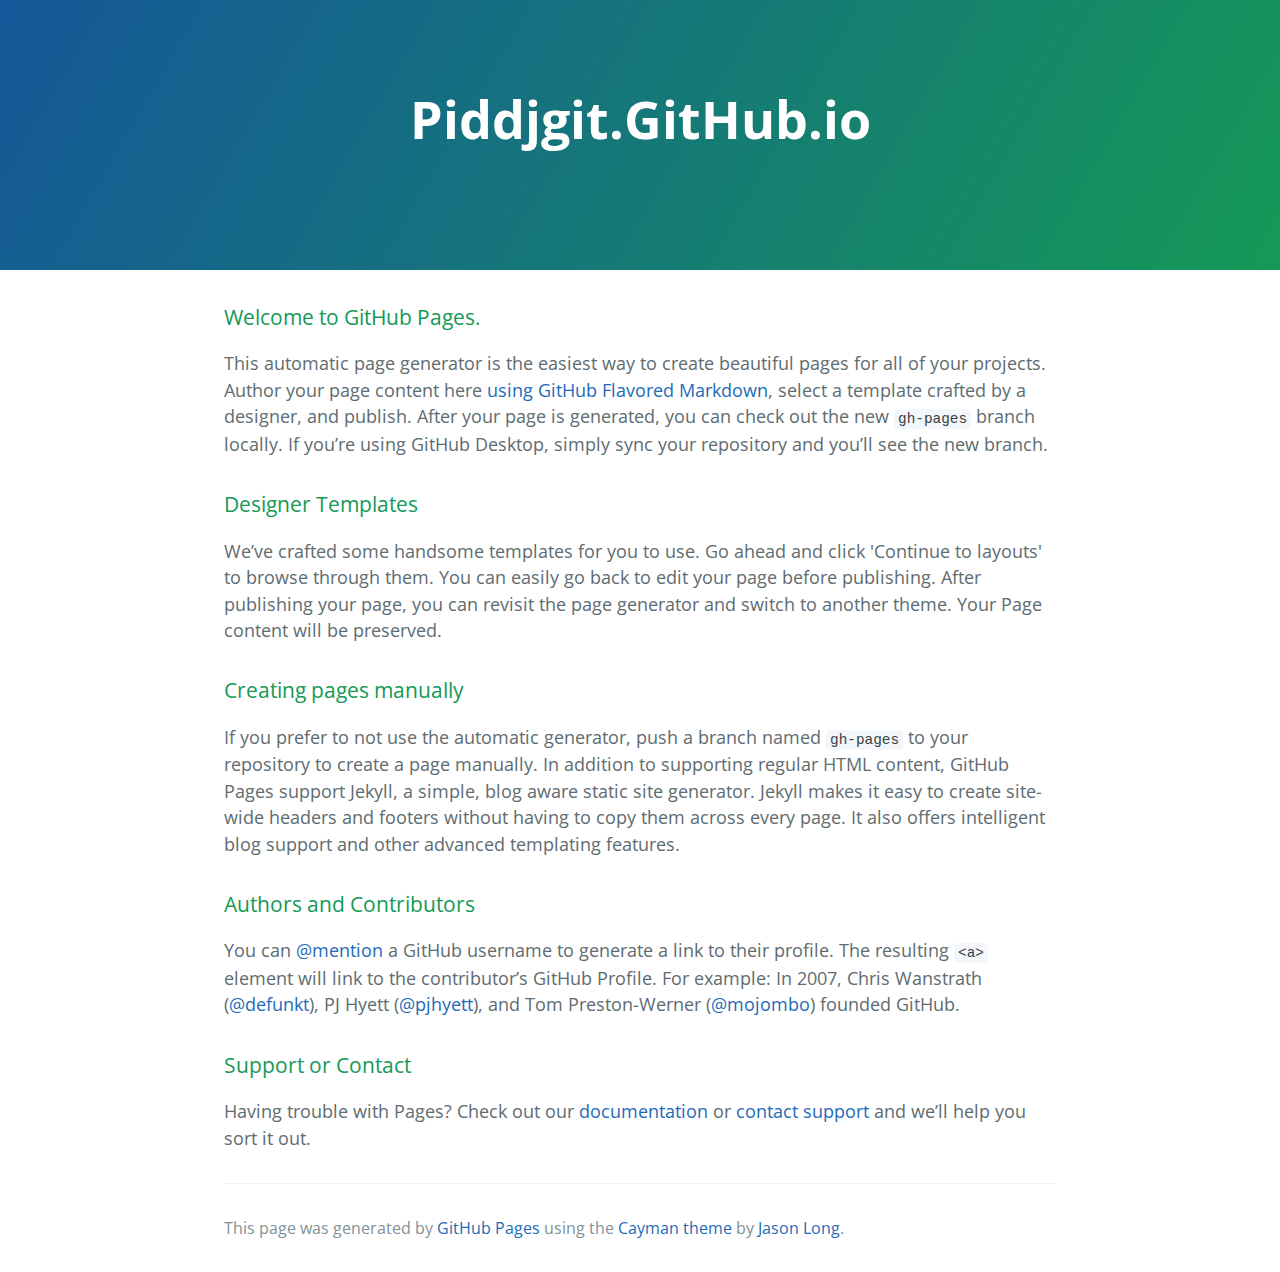
==== index.html @ 6b8f205f "Replace master branch with page content via GitHub" ====
<!DOCTYPE html>
<html lang="en-us">
  <head>
    <meta charset="UTF-8">
    <title>Piddjgit.GitHub.io by piddjgit</title>
    <meta name="viewport" content="width=device-width, initial-scale=1">
    <link rel="stylesheet" type="text/css" href="stylesheets/normalize.css" media="screen">
    <link href='https://fonts.googleapis.com/css?family=Open+Sans:400,700' rel='stylesheet' type='text/css'>
    <link rel="stylesheet" type="text/css" href="stylesheets/stylesheet.css" media="screen">
    <link rel="stylesheet" type="text/css" href="stylesheets/github-light.css" media="screen">
  </head>
  <body>
    <section class="page-header">
      <h1 class="project-name">Piddjgit.GitHub.io</h1>
      <h2 class="project-tagline"></h2>
    </section>

    <section class="main-content">
      <h3>
<a id="welcome-to-github-pages" class="anchor" href="#welcome-to-github-pages" aria-hidden="true"><span aria-hidden="true" class="octicon octicon-link"></span></a>Welcome to GitHub Pages.</h3>

<p>This automatic page generator is the easiest way to create beautiful pages for all of your projects. Author your page content here <a href="https://guides.github.com/features/mastering-markdown/">using GitHub Flavored Markdown</a>, select a template crafted by a designer, and publish. After your page is generated, you can check out the new <code>gh-pages</code> branch locally. If you’re using GitHub Desktop, simply sync your repository and you’ll see the new branch.</p>

<h3>
<a id="designer-templates" class="anchor" href="#designer-templates" aria-hidden="true"><span aria-hidden="true" class="octicon octicon-link"></span></a>Designer Templates</h3>

<p>We’ve crafted some handsome templates for you to use. Go ahead and click 'Continue to layouts' to browse through them. You can easily go back to edit your page before publishing. After publishing your page, you can revisit the page generator and switch to another theme. Your Page content will be preserved.</p>

<h3>
<a id="creating-pages-manually" class="anchor" href="#creating-pages-manually" aria-hidden="true"><span aria-hidden="true" class="octicon octicon-link"></span></a>Creating pages manually</h3>

<p>If you prefer to not use the automatic generator, push a branch named <code>gh-pages</code> to your repository to create a page manually. In addition to supporting regular HTML content, GitHub Pages support Jekyll, a simple, blog aware static site generator. Jekyll makes it easy to create site-wide headers and footers without having to copy them across every page. It also offers intelligent blog support and other advanced templating features.</p>

<h3>
<a id="authors-and-contributors" class="anchor" href="#authors-and-contributors" aria-hidden="true"><span aria-hidden="true" class="octicon octicon-link"></span></a>Authors and Contributors</h3>

<p>You can <a href="https://help.github.com/articles/basic-writing-and-formatting-syntax/#mentioning-users-and-teams" class="user-mention">@mention</a> a GitHub username to generate a link to their profile. The resulting <code>&lt;a&gt;</code> element will link to the contributor’s GitHub Profile. For example: In 2007, Chris Wanstrath (<a href="https://github.com/defunkt" class="user-mention">@defunkt</a>), PJ Hyett (<a href="https://github.com/pjhyett" class="user-mention">@pjhyett</a>), and Tom Preston-Werner (<a href="https://github.com/mojombo" class="user-mention">@mojombo</a>) founded GitHub.</p>

<h3>
<a id="support-or-contact" class="anchor" href="#support-or-contact" aria-hidden="true"><span aria-hidden="true" class="octicon octicon-link"></span></a>Support or Contact</h3>

<p>Having trouble with Pages? Check out our <a href="https://help.github.com/pages">documentation</a> or <a href="https://github.com/contact">contact support</a> and we’ll help you sort it out.</p>

      <footer class="site-footer">

        <span class="site-footer-credits">This page was generated by <a href="https://pages.github.com">GitHub Pages</a> using the <a href="https://github.com/jasonlong/cayman-theme">Cayman theme</a> by <a href="https://twitter.com/jasonlong">Jason Long</a>.</span>
      </footer>

    </section>

  
  </body>
</html>
---- stylesheets/stylesheet.css ----
* {
  box-sizing: border-box; }

body {
  padding: 0;
  margin: 0;
  font-family: "Open Sans", "Helvetica Neue", Helvetica, Arial, sans-serif;
  font-size: 16px;
  line-height: 1.5;
  color: #606c71; }

a {
  color: #1e6bb8;
  text-decoration: none; }
  a:hover {
    text-decoration: underline; }

.btn {
  display: inline-block;
  margin-bottom: 1rem;
  color: rgba(255, 255, 255, 0.7);
  background-color: rgba(255, 255, 255, 0.08);
  border-color: rgba(255, 255, 255, 0.2);
  border-style: solid;
  border-width: 1px;
  border-radius: 0.3rem;
  transition: color 0.2s, background-color 0.2s, border-color 0.2s; }
  .btn + .btn {
    margin-left: 1rem; }

.btn:hover {
  color: rgba(255, 255, 255, 0.8);
  text-decoration: none;
  background-color: rgba(255, 255, 255, 0.2);
  border-color: rgba(255, 255, 255, 0.3); }

@media screen and (min-width: 64em) {
  .btn {
    padding: 0.75rem 1rem; } }

@media screen and (min-width: 42em) and (max-width: 64em) {
  .btn {
    padding: 0.6rem 0.9rem;
    font-size: 0.9rem; } }

@media screen and (max-width: 42em) {
  .btn {
    display: block;
    width: 100%;
    padding: 0.75rem;
    font-size: 0.9rem; }
    .btn + .btn {
      margin-top: 1rem;
      margin-left: 0; } }

.page-header {
  color: #fff;
  text-align: center;
  background-color: #159957;
  background-image: linear-gradient(120deg, #155799, #159957); }

@media screen and (min-width: 64em) {
  .page-header {
    padding: 5rem 6rem; } }

@media screen and (min-width: 42em) and (max-width: 64em) {
  .page-header {
    padding: 3rem 4rem; } }

@media screen and (max-width: 42em) {
  .page-header {
    padding: 2rem 1rem; } }

.project-name {
  margin-top: 0;
  margin-bottom: 0.1rem; }

@media screen and (min-width: 64em) {
  .project-name {
    font-size: 3.25rem; } }

@media screen and (min-width: 42em) and (max-width: 64em) {
  .project-name {
    font-size: 2.25rem; } }

@media screen and (max-width: 42em) {
  .project-name {
    font-size: 1.75rem; } }

.project-tagline {
  margin-bottom: 2rem;
  font-weight: normal;
  opacity: 0.7; }

@media screen and (min-width: 64em) {
  .project-tagline {
    font-size: 1.25rem; } }

@media screen and (min-width: 42em) and (max-width: 64em) {
  .project-tagline {
    font-size: 1.15rem; } }

@media screen and (max-width: 42em) {
  .project-tagline {
    font-size: 1rem; } }

.main-content :first-child {
  margin-top: 0; }
.main-content img {
  max-width: 100%; }
.main-content h1, .main-content h2, .main-content h3, .main-content h4, .main-content h5, .main-content h6 {
  margin-top: 2rem;
  margin-bottom: 1rem;
  font-weight: normal;
  color: #159957; }
.main-content p {
  margin-bottom: 1em; }
.main-content code {
  padding: 2px 4px;
  font-family: Consolas, "Liberation Mono", Menlo, Courier, monospace;
  font-size: 0.9rem;
  color: #383e41;
  background-color: #f3f6fa;
  border-radius: 0.3rem; }
.main-content pre {
  padding: 0.8rem;
  margin-top: 0;
  margin-bottom: 1rem;
  font: 1rem Consolas, "Liberation Mono", Menlo, Courier, monospace;
  color: #567482;
  word-wrap: normal;
  background-color: #f3f6fa;
  border: solid 1px #dce6f0;
  border-radius: 0.3rem; }
  .main-content pre > code {
    padding: 0;
    margin: 0;
    font-size: 0.9rem;
    color: #567482;
    word-break: normal;
    white-space: pre;
    background: transparent;
    border: 0; }
.main-content .highlight {
  margin-bottom: 1rem; }
  .main-content .highlight pre {
    margin-bottom: 0;
    word-break: normal; }
.main-content .highlight pre, .main-content pre {
  padding: 0.8rem;
  overflow: auto;
  font-size: 0.9rem;
  line-height: 1.45;
  border-radius: 0.3rem; }
.main-content pre code, .main-content pre tt {
  display: inline;
  max-width: initial;
  padding: 0;
  margin: 0;
  overflow: initial;
  line-height: inherit;
  word-wrap: normal;
  background-color: transparent;
  border: 0; }
  .main-content pre code:before, .main-content pre code:after, .main-content pre tt:before, .main-content pre tt:after {
    content: normal; }
.main-content ul, .main-content ol {
  margin-top: 0; }
.main-content blockquote {
  padding: 0 1rem;
  margin-left: 0;
  color: #819198;
  border-left: 0.3rem solid #dce6f0; }
  .main-content blockquote > :first-child {
    margin-top: 0; }
  .main-content blockquote > :last-child {
    margin-bottom: 0; }
.main-content table {
  display: block;
  width: 100%;
  overflow: auto;
  word-break: normal;
  word-break: keep-all; }
  .main-content table th {
    font-weight: bold; }
  .main-content table th, .main-content table td {
    padding: 0.5rem 1rem;
    border: 1px solid #e9ebec; }
.main-content dl {
  padding: 0; }
  .main-content dl dt {
    padding: 0;
    margin-top: 1rem;
    font-size: 1rem;
    font-weight: bold; }
  .main-content dl dd {
    padding: 0;
    margin-bottom: 1rem; }
.main-content hr {
  height: 2px;
  padding: 0;
  margin: 1rem 0;
  background-color: #eff0f1;
  border: 0; }

@media screen and (min-width: 64em) {
  .main-content {
    max-width: 64rem;
    padding: 2rem 6rem;
    margin: 0 auto;
    font-size: 1.1rem; } }

@media screen and (min-width: 42em) and (max-width: 64em) {
  .main-content {
    padding: 2rem 4rem;
    font-size: 1.1rem; } }

@media screen and (max-width: 42em) {
  .main-content {
    padding: 2rem 1rem;
    font-size: 1rem; } }

.site-footer {
  padding-top: 2rem;
  margin-top: 2rem;
  border-top: solid 1px #eff0f1; }

.site-footer-owner {
  display: block;
  font-weight: bold; }

.site-footer-credits {
  color: #819198; }

@media screen and (min-width: 64em) {
  .site-footer {
    font-size: 1rem; } }

@media screen and (min-width: 42em) and (max-width: 64em) {
  .site-footer {
    font-size: 1rem; } }

@media screen and (max-width: 42em) {
  .site-footer {
    font-size: 0.9rem; } }
---- stylesheets/github-light.css ----
/*
The MIT License (MIT)

Copyright (c) 2015 GitHub, Inc.

Permission is hereby granted, free of charge, to any person obtaining a copy
of this software and associated documentation files (the "Software"), to deal
in the Software without restriction, including without limitation the rights
to use, copy, modify, merge, publish, distribute, sublicense, and/or sell
copies of the Software, and to permit persons to whom the Software is
furnished to do so, subject to the following conditions:

The above copyright notice and this permission notice shall be included in all
copies or substantial portions of the Software.

THE SOFTWARE IS PROVIDED "AS IS", WITHOUT WARRANTY OF ANY KIND, EXPRESS OR
IMPLIED, INCLUDING BUT NOT LIMITED TO THE WARRANTIES OF MERCHANTABILITY,
FITNESS FOR A PARTICULAR PURPOSE AND NONINFRINGEMENT. IN NO EVENT SHALL THE
AUTHORS OR COPYRIGHT HOLDERS BE LIABLE FOR ANY CLAIM, DAMAGES OR OTHER
LIABILITY, WHETHER IN AN ACTION OF CONTRACT, TORT OR OTHERWISE, ARISING FROM,
OUT OF OR IN CONNECTION WITH THE SOFTWARE OR THE USE OR OTHER DEALINGS IN THE
SOFTWARE.

*/

.pl-c /* comment */ {
  color: #969896;
}

.pl-c1      /* constant, markup.raw, meta.diff.header, meta.module-reference, meta.property-name, support, support.constant, support.variable, variable.other.constant */,
.pl-s .pl-v /* string variable */ {
  color: #0086b3;
}

.pl-e  /* entity */,
.pl-en /* entity.name */ {
  color: #795da3;
}

.pl-s .pl-s1 /* string source */,
.pl-smi      /* storage.modifier.import, storage.modifier.package, storage.type.java, variable.other, variable.parameter.function */ {
  color: #333;
}

.pl-ent /* entity.name.tag */ {
  color: #63a35c;
}

.pl-k /* keyword, storage, storage.type */ {
  color: #a71d5d;
}

.pl-pds              /* punctuation.definition.string, string.regexp.character-class */,
.pl-s                /* string */,
.pl-s .pl-pse .pl-s1 /* string punctuation.section.embedded source */,
.pl-sr               /* string.regexp */,
.pl-sr .pl-cce       /* string.regexp constant.character.escape */,
.pl-sr .pl-sra       /* string.regexp string.regexp.arbitrary-repitition */,
.pl-sr .pl-sre       /* string.regexp source.ruby.embedded */ {
  color: #183691;
}

.pl-v /* variable */ {
  color: #ed6a43;
}

.pl-id /* invalid.deprecated */ {
  color: #b52a1d;
}

.pl-ii /* invalid.illegal */ {
  background-color: #b52a1d;
  color: #f8f8f8;
}

.pl-sr .pl-cce /* string.regexp constant.character.escape */ {
  color: #63a35c;
  font-weight: bold;
}

.pl-ml /* markup.list */ {
  color: #693a17;
}

.pl-mh        /* markup.heading */,
.pl-mh .pl-en /* markup.heading entity.name */,
.pl-ms        /* meta.separator */ {
  color: #1d3e81;
  font-weight: bold;
}

.pl-mq /* markup.quote */ {
  color: #008080;
}

.pl-mi /* markup.italic */ {
  color: #333;
  font-style: italic;
}

.pl-mb /* markup.bold */ {
  color: #333;
  font-weight: bold;
}

.pl-md /* markup.deleted, meta.diff.header.from-file */ {
  background-color: #ffecec;
  color: #bd2c00;
}

.pl-mi1 /* markup.inserted, meta.diff.header.to-file */ {
  background-color: #eaffea;
  color: #55a532;
}

.pl-mdr /* meta.diff.range */ {
  color: #795da3;
  font-weight: bold;
}

.pl-mo /* meta.output */ {
  color: #1d3e81;
}
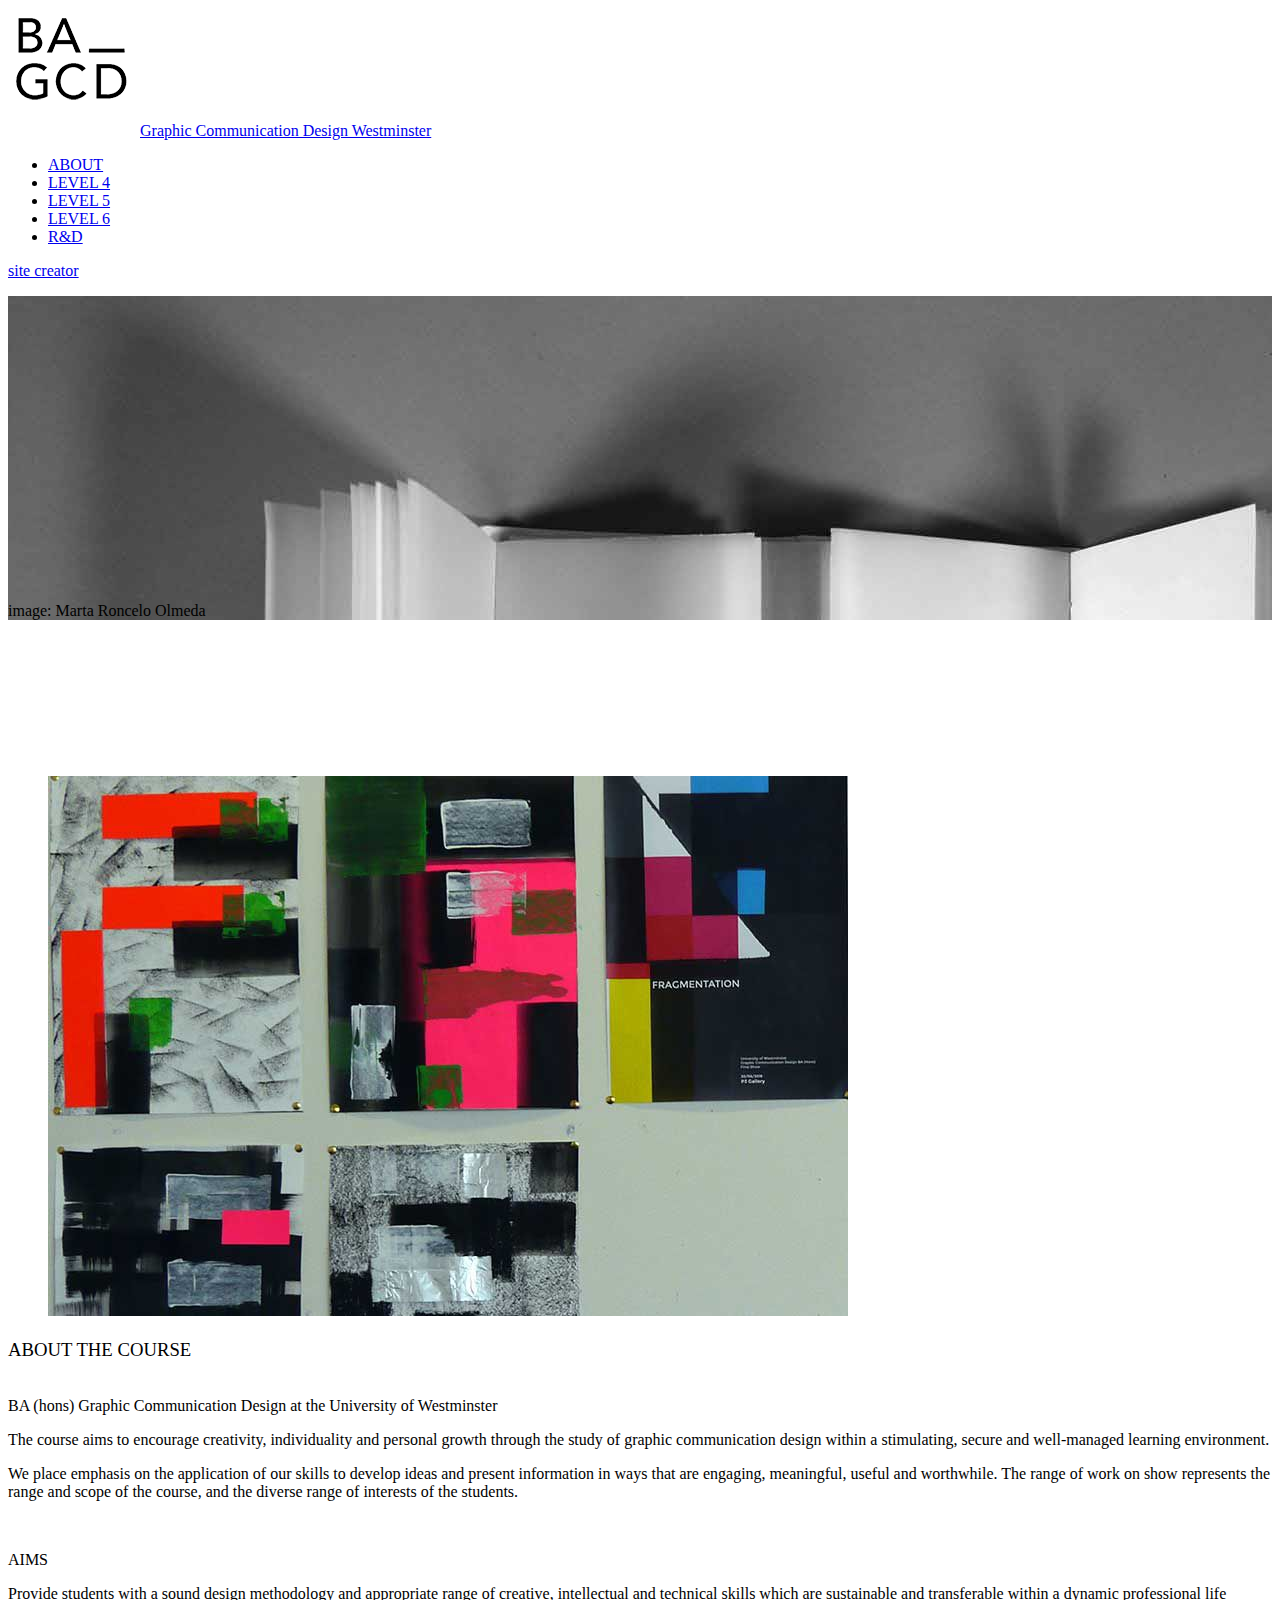
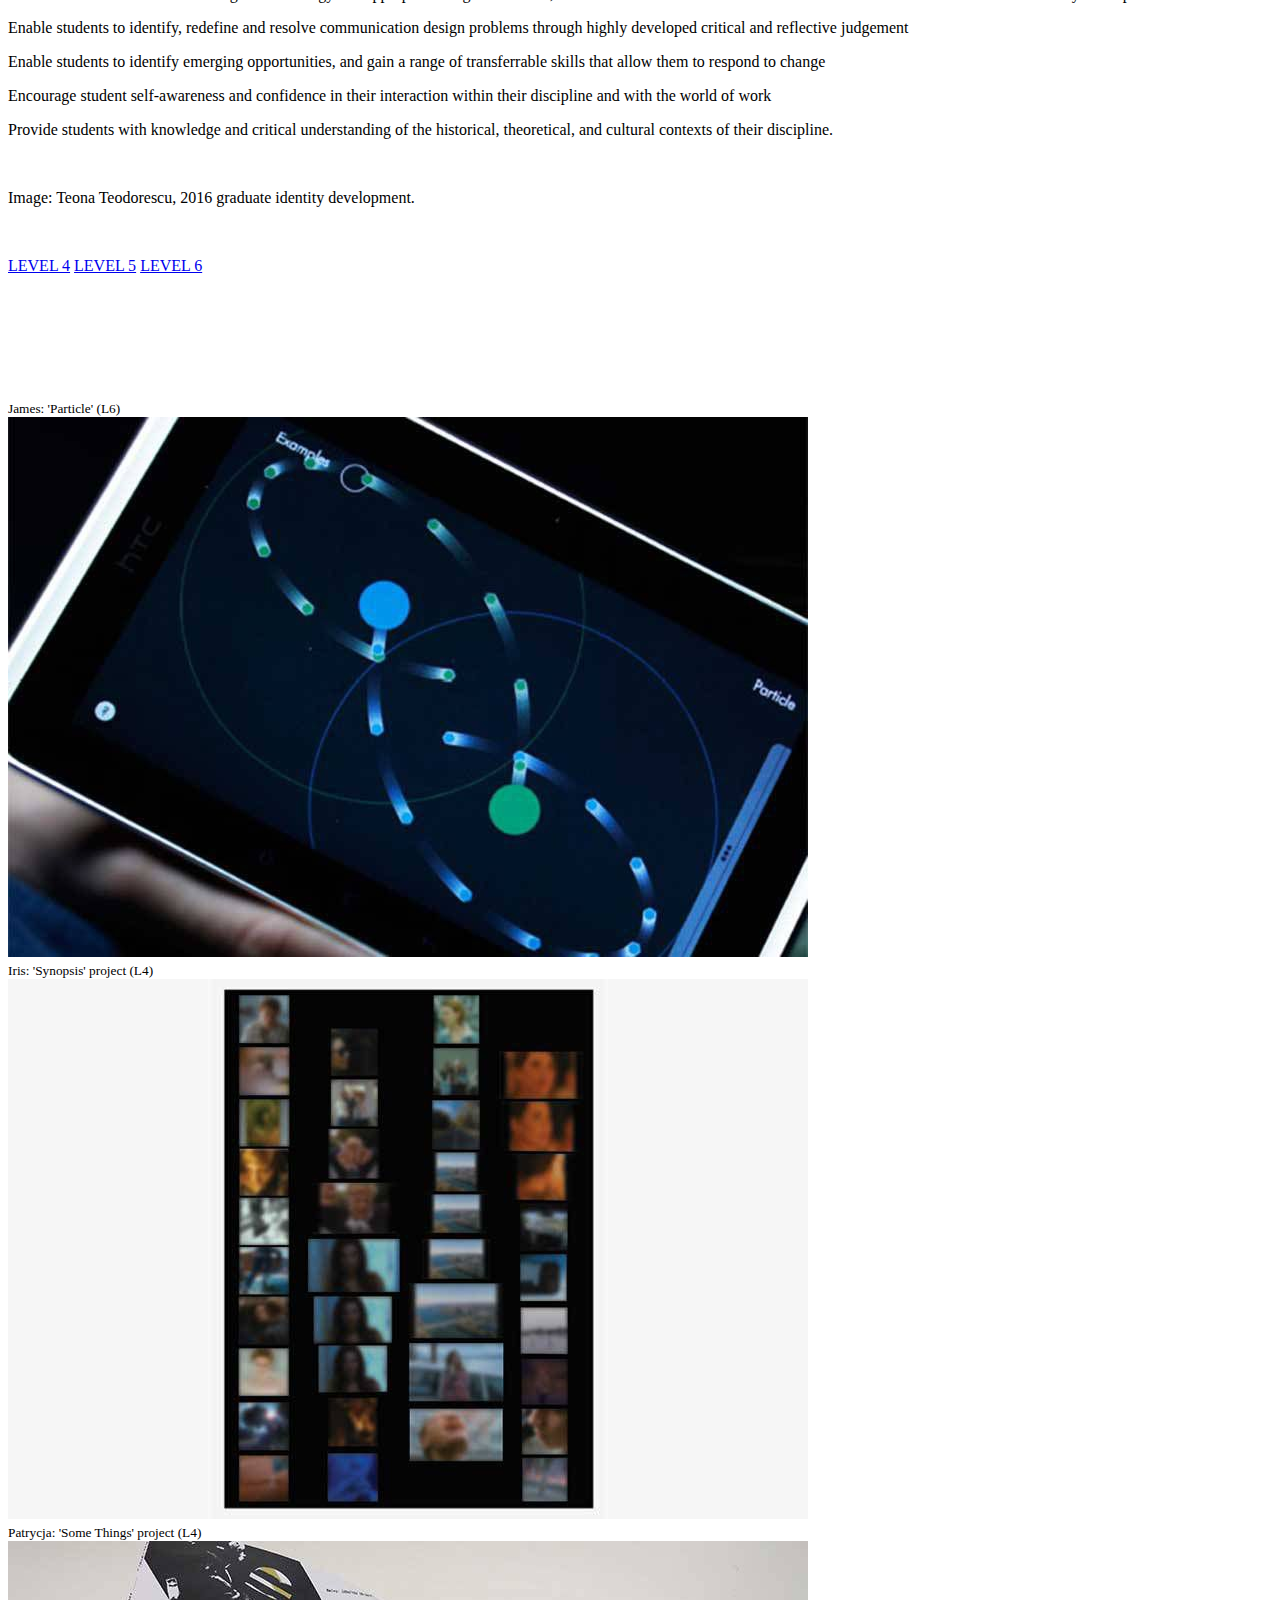
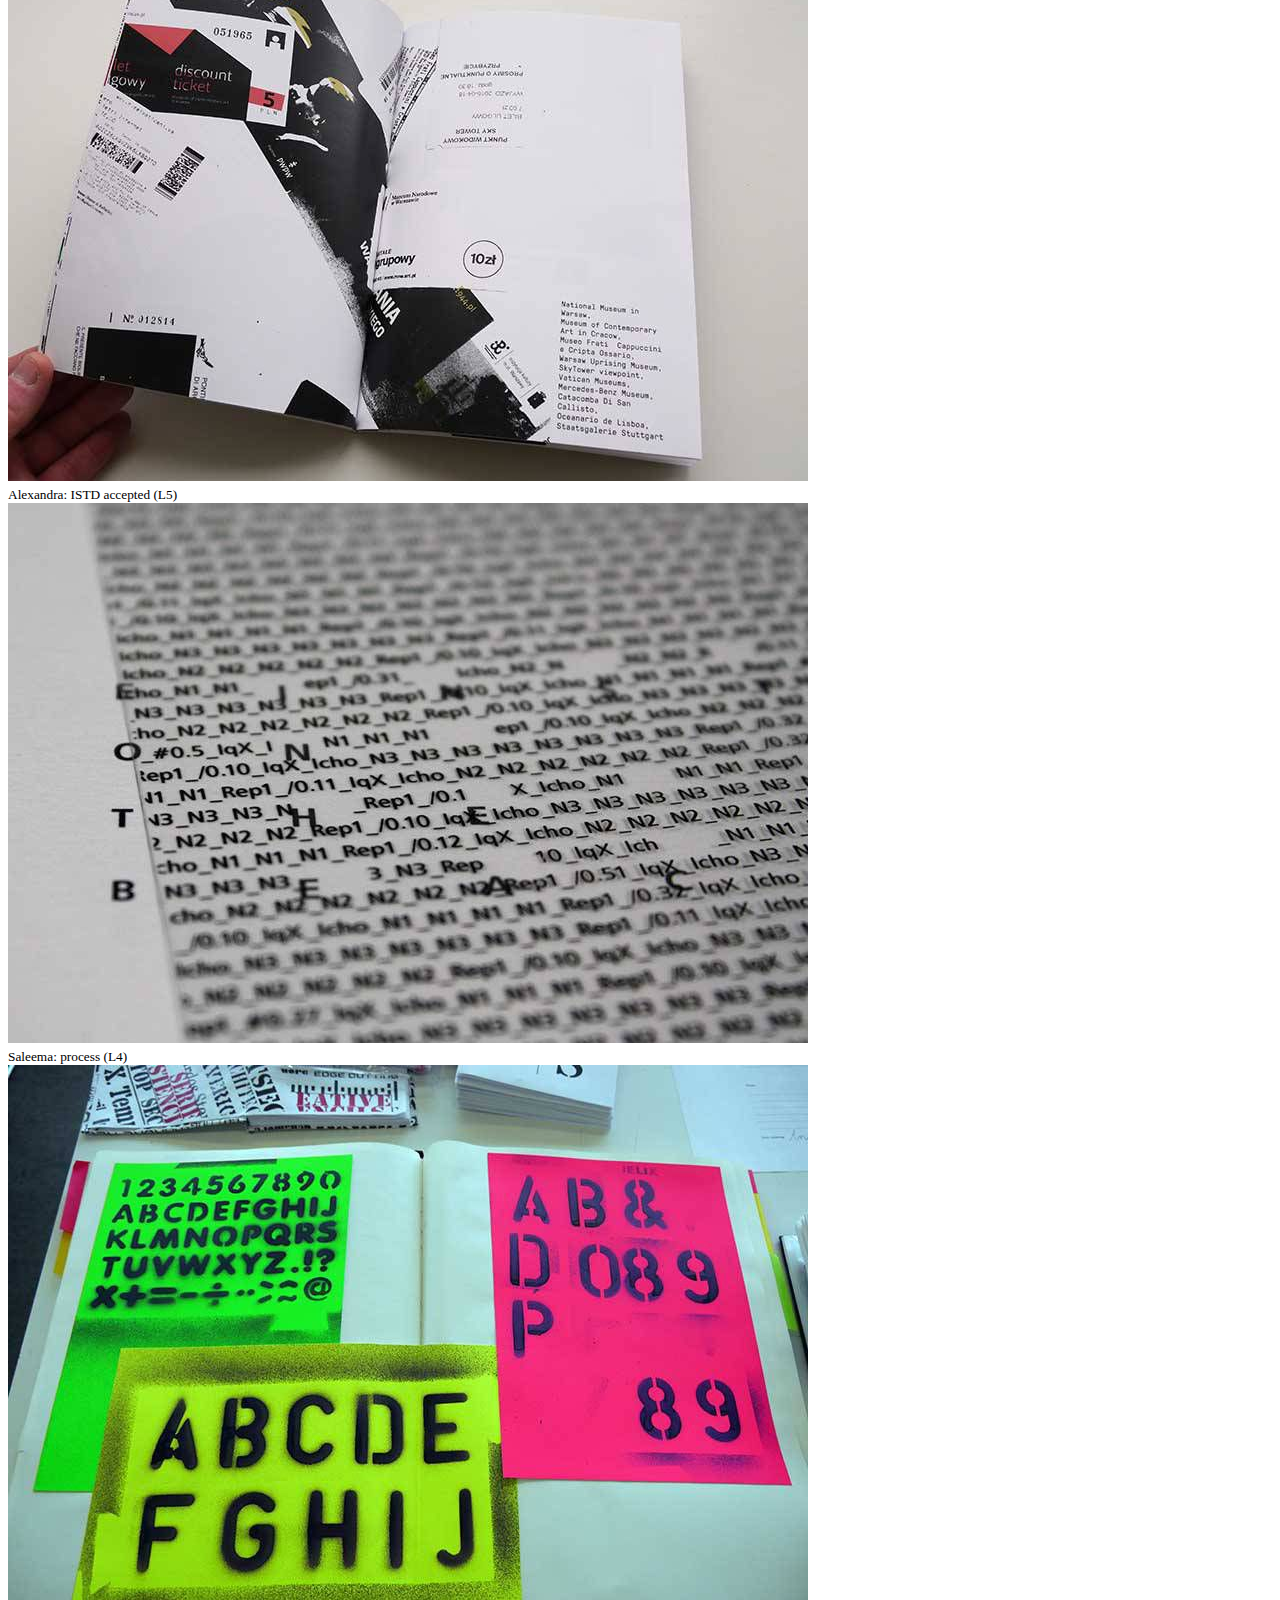
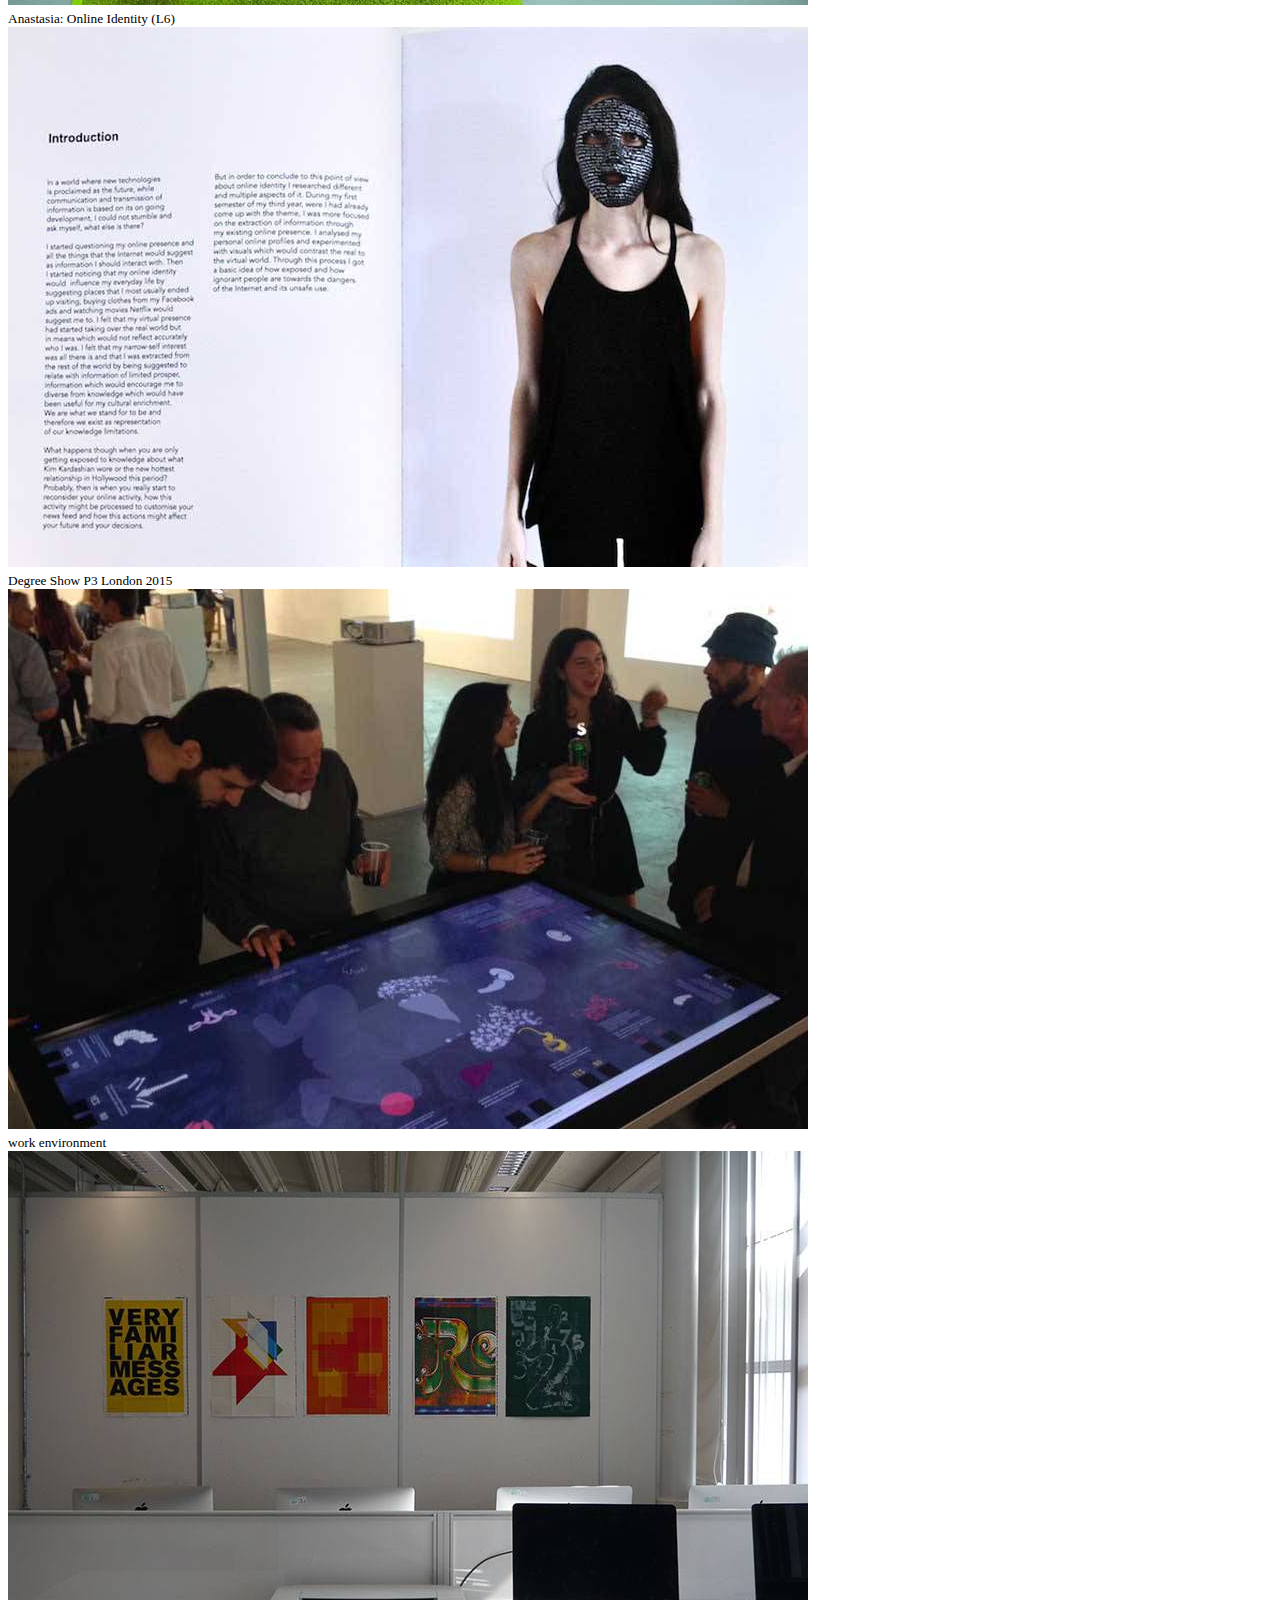
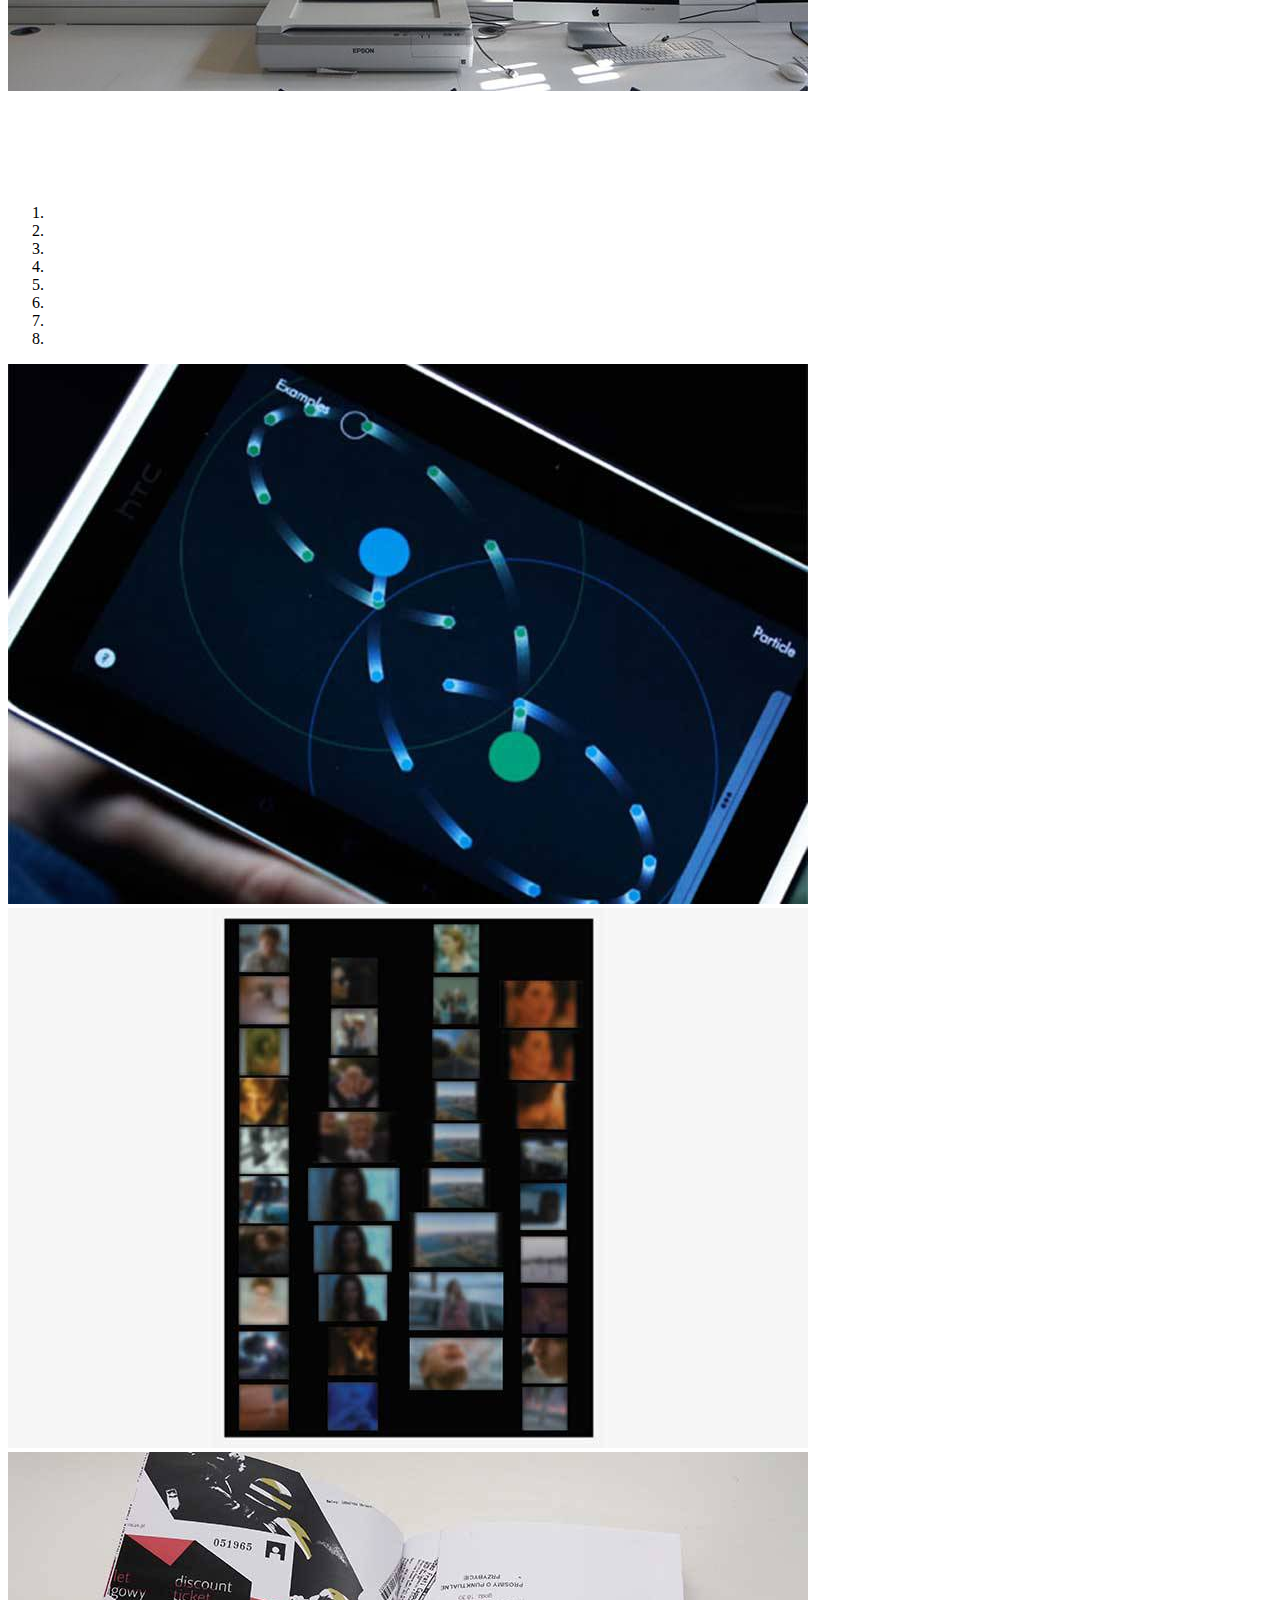
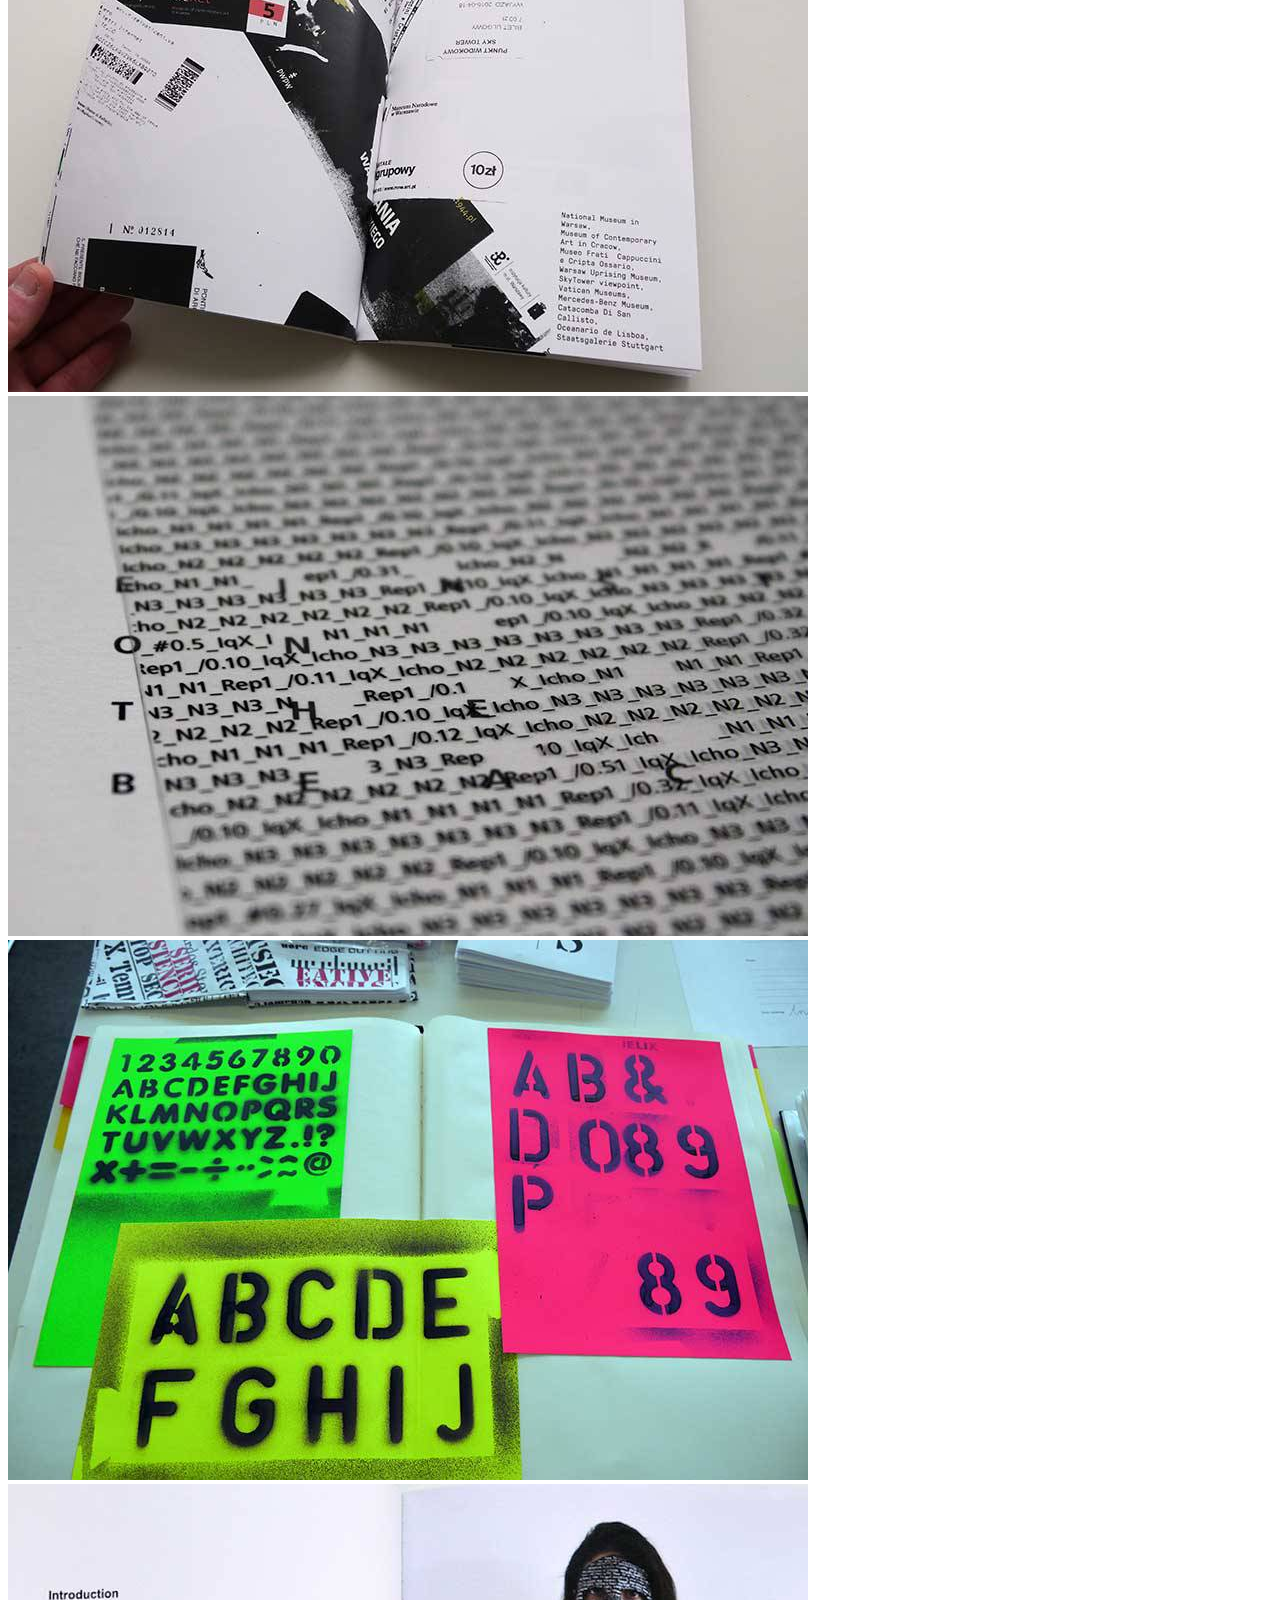
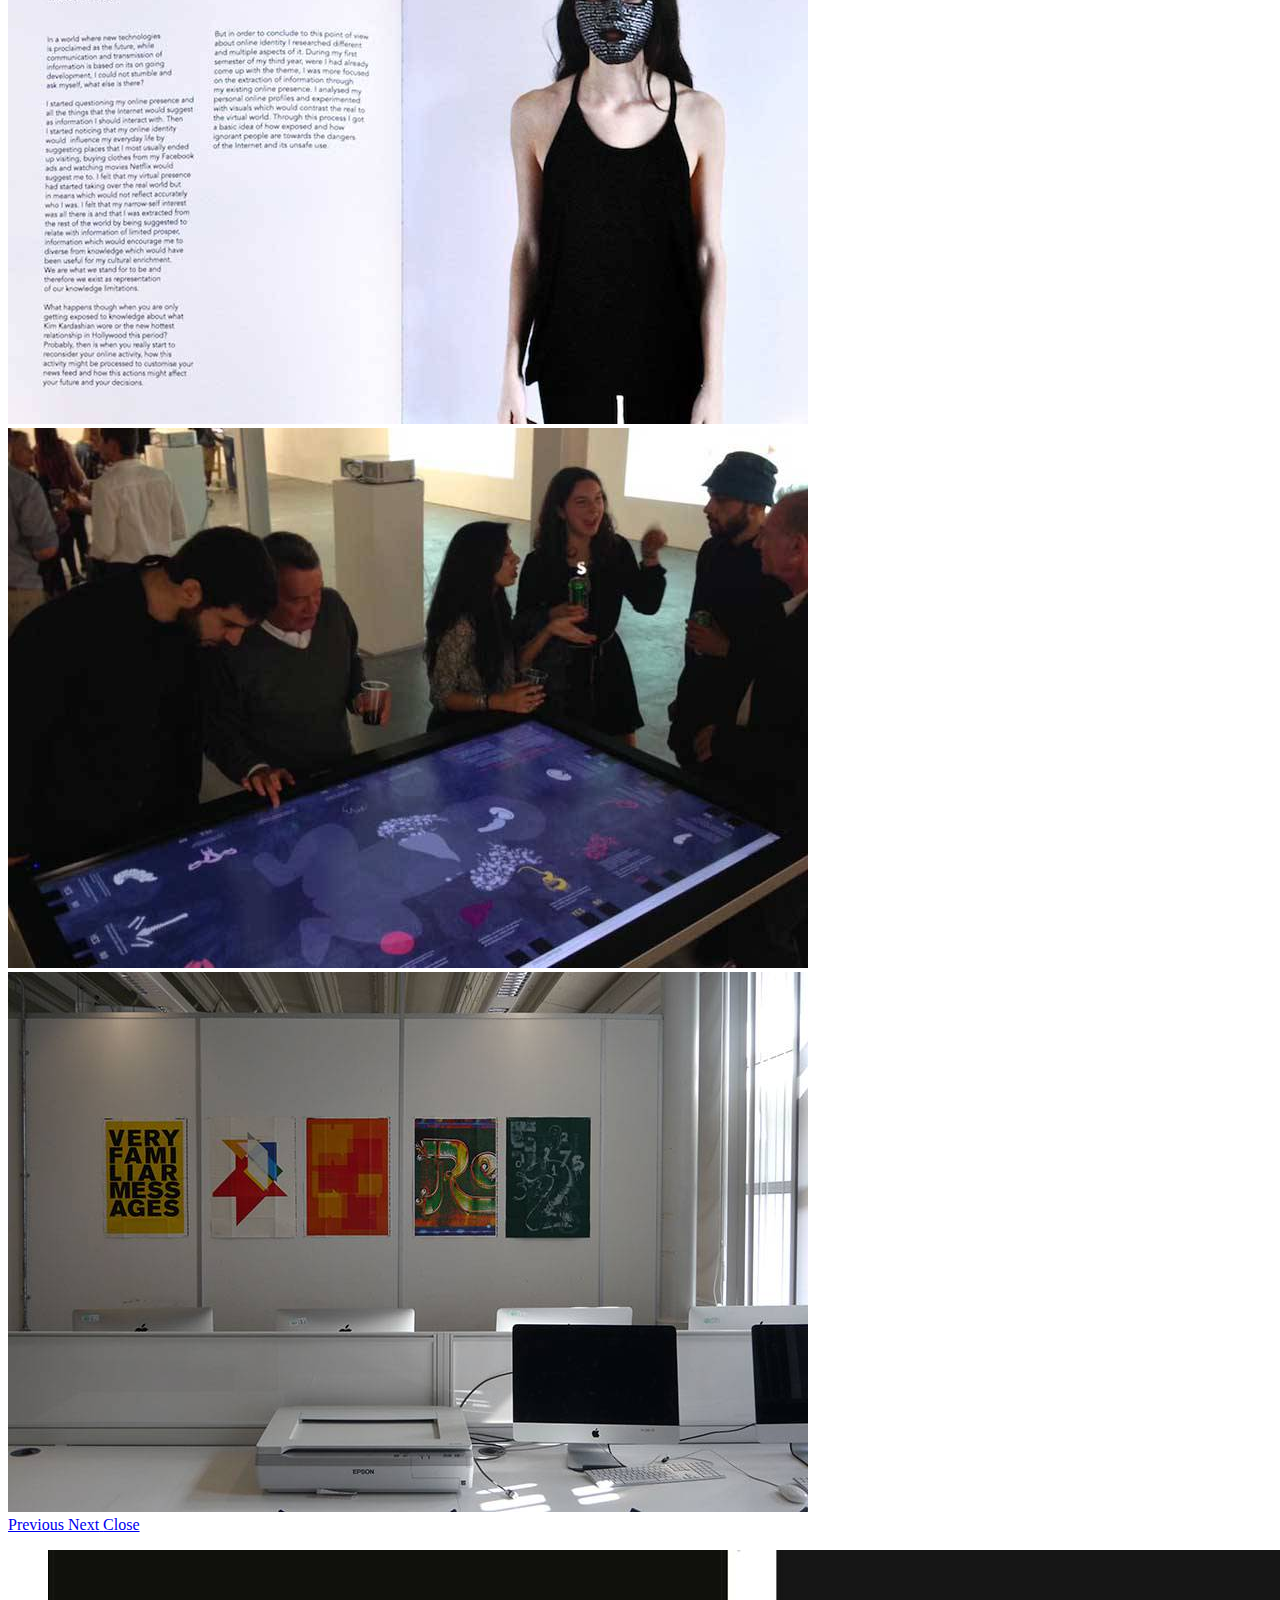
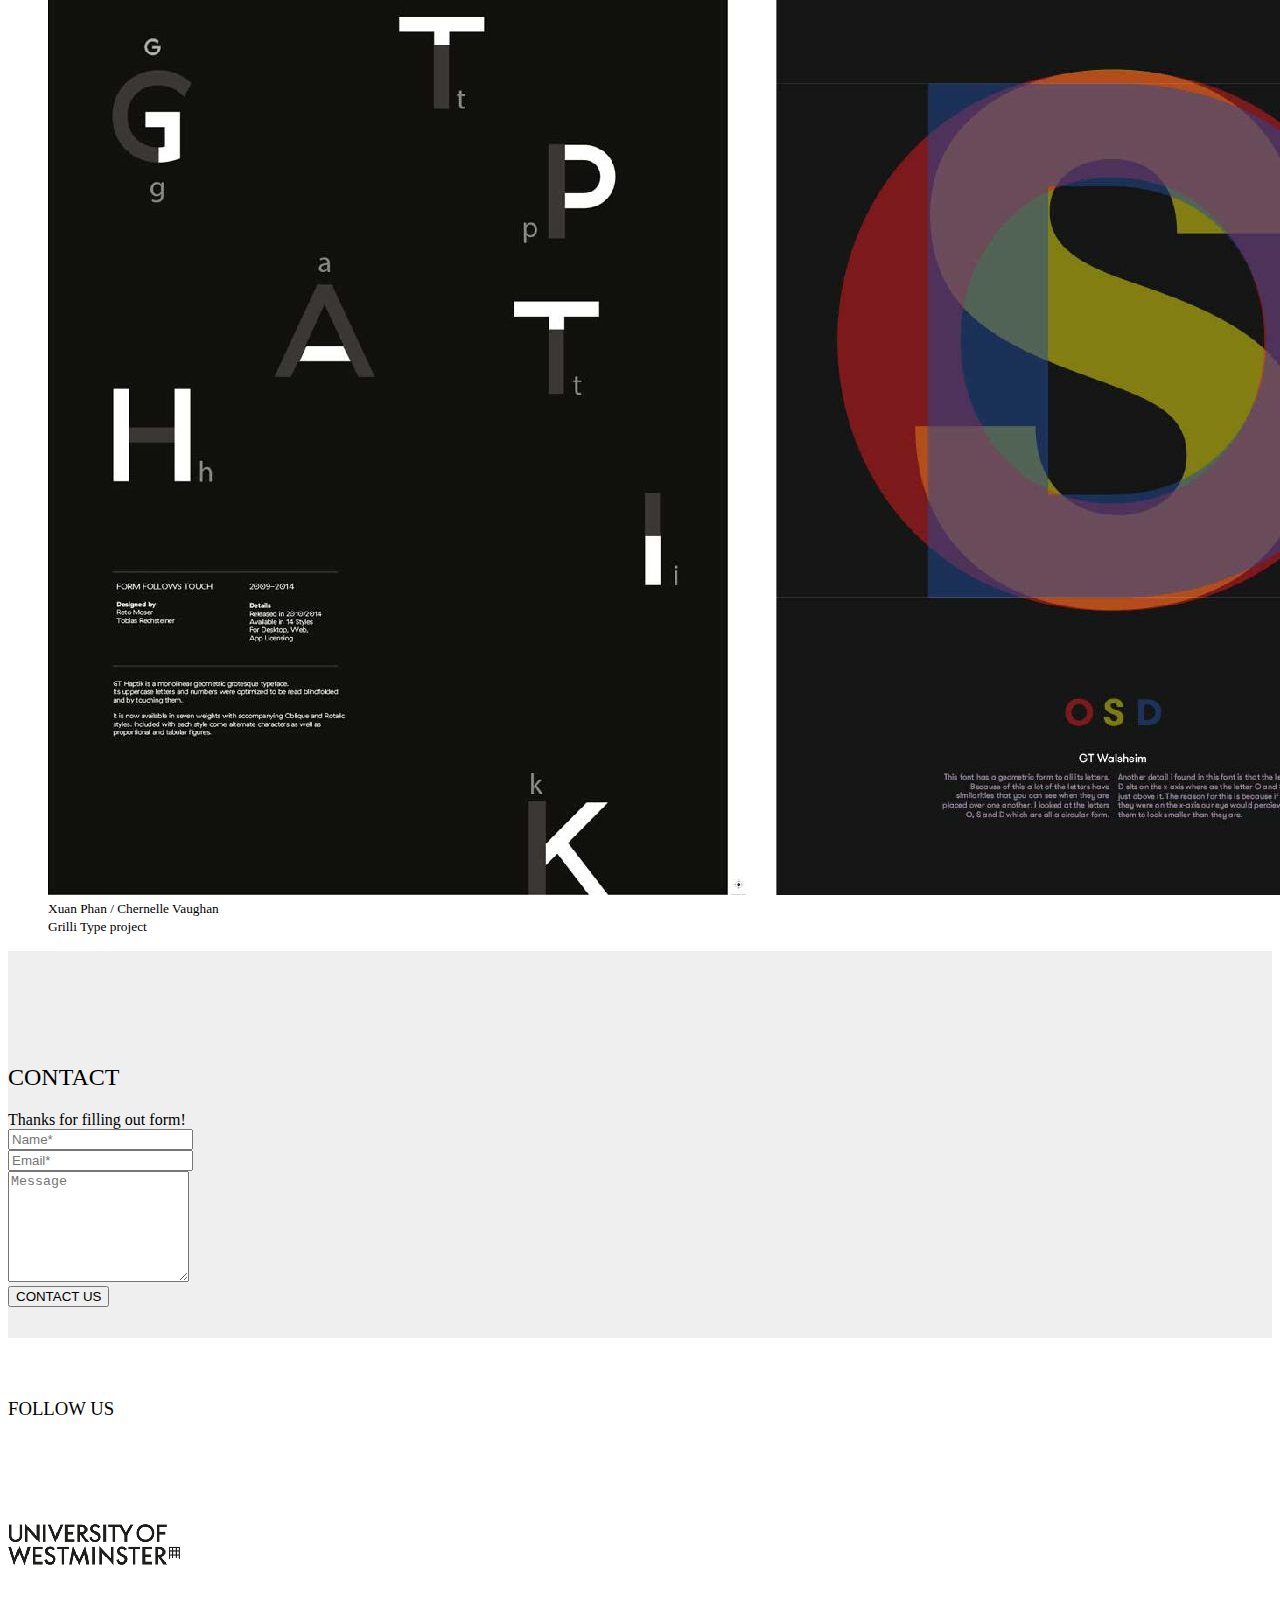
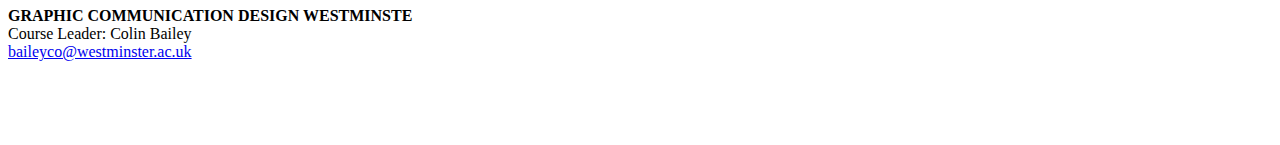
==== commit e9ce0152: "Added files via upload" ====
--- a/index.html
+++ b/index.html
@@ -1,53 +1,342 @@
 <!DOCTYPE html>
-<html lang="en-us">
-  <head>
-    <meta charset="UTF-8">
-    <title>Piddjgit.GitHub.io by piddjgit</title>
-    <meta name="viewport" content="width=device-width, initial-scale=1">
-    <link rel="stylesheet" type="text/css" href="stylesheets/normalize.css" media="screen">
-    <link href='https://fonts.googleapis.com/css?family=Open+Sans:400,700' rel='stylesheet' type='text/css'>
-    <link rel="stylesheet" type="text/css" href="stylesheets/stylesheet.css" media="screen">
-    <link rel="stylesheet" type="text/css" href="stylesheets/github-light.css" media="screen">
-  </head>
-  <body>
-    <section class="page-header">
-      <h1 class="project-name">Piddjgit.GitHub.io</h1>
-      <h2 class="project-tagline"></h2>
-    </section>
-
-    <section class="main-content">
-      <h3>
-<a id="welcome-to-github-pages" class="anchor" href="#welcome-to-github-pages" aria-hidden="true"><span aria-hidden="true" class="octicon octicon-link"></span></a>Welcome to GitHub Pages.</h3>
-
-<p>This automatic page generator is the easiest way to create beautiful pages for all of your projects. Author your page content here <a href="https://guides.github.com/features/mastering-markdown/">using GitHub Flavored Markdown</a>, select a template crafted by a designer, and publish. After your page is generated, you can check out the new <code>gh-pages</code> branch locally. If you’re using GitHub Desktop, simply sync your repository and you’ll see the new branch.</p>
-
-<h3>
-<a id="designer-templates" class="anchor" href="#designer-templates" aria-hidden="true"><span aria-hidden="true" class="octicon octicon-link"></span></a>Designer Templates</h3>
-
-<p>We’ve crafted some handsome templates for you to use. Go ahead and click 'Continue to layouts' to browse through them. You can easily go back to edit your page before publishing. After publishing your page, you can revisit the page generator and switch to another theme. Your Page content will be preserved.</p>
-
-<h3>
-<a id="creating-pages-manually" class="anchor" href="#creating-pages-manually" aria-hidden="true"><span aria-hidden="true" class="octicon octicon-link"></span></a>Creating pages manually</h3>
-
-<p>If you prefer to not use the automatic generator, push a branch named <code>gh-pages</code> to your repository to create a page manually. In addition to supporting regular HTML content, GitHub Pages support Jekyll, a simple, blog aware static site generator. Jekyll makes it easy to create site-wide headers and footers without having to copy them across every page. It also offers intelligent blog support and other advanced templating features.</p>
-
-<h3>
-<a id="authors-and-contributors" class="anchor" href="#authors-and-contributors" aria-hidden="true"><span aria-hidden="true" class="octicon octicon-link"></span></a>Authors and Contributors</h3>
-
-<p>You can <a href="https://help.github.com/articles/basic-writing-and-formatting-syntax/#mentioning-users-and-teams" class="user-mention">@mention</a> a GitHub username to generate a link to their profile. The resulting <code>&lt;a&gt;</code> element will link to the contributor’s GitHub Profile. For example: In 2007, Chris Wanstrath (<a href="https://github.com/defunkt" class="user-mention">@defunkt</a>), PJ Hyett (<a href="https://github.com/pjhyett" class="user-mention">@pjhyett</a>), and Tom Preston-Werner (<a href="https://github.com/mojombo" class="user-mention">@mojombo</a>) founded GitHub.</p>
-
-<h3>
-<a id="support-or-contact" class="anchor" href="#support-or-contact" aria-hidden="true"><span aria-hidden="true" class="octicon octicon-link"></span></a>Support or Contact</h3>
-
-<p>Having trouble with Pages? Check out our <a href="https://help.github.com/pages">documentation</a> or <a href="https://github.com/contact">contact support</a> and we’ll help you sort it out.</p>
-
-      <footer class="site-footer">
-
-        <span class="site-footer-credits">This page was generated by <a href="https://pages.github.com">GitHub Pages</a> using the <a href="https://github.com/jasonlong/cayman-theme">Cayman theme</a> by <a href="https://twitter.com/jasonlong">Jason Long</a>.</span>
-      </footer>
-
-    </section>
-
-  
-  </body>
-</html>
+<html>
+<head>
+  <!-- Site made with Mobirise Website Builder v2.10, https://mobirise.com -->
+  <meta charset="UTF-8">
+  <meta http-equiv="X-UA-Compatible" content="IE=edge">
+  <meta name="generator" content="Mobirise v2.10, mobirise.com">
+  <meta name="viewport" content="width=device-width, initial-scale=1">
+  <link rel="shortcut icon" href="assets/images/bagcd-logo-128-blacktrans-128x128-52.png" type="image/x-icon">
+  <meta name="description" content="graphic communication design university of westminster digital interraction website jason pidd london degree">
+  
+  <link rel="stylesheet" href="https://fonts.googleapis.com/css?family=Roboto:700,400&amp;subset=cyrillic,latin,greek,vietnamese">
+  <link rel="stylesheet" href="assets/bootstrap/css/bootstrap.min.css">
+  <link rel="stylesheet" href="assets/animate.css/animate.min.css">
+  <link rel="stylesheet" href="assets/socicon/css/socicon.min.css">
+  <link rel="stylesheet" href="assets/mobirise/css/style.css">
+  <link rel="stylesheet" href="assets/mobirise-gallery/style.css">
+  <link rel="stylesheet" href="assets/mobirise-slider/style.css">
+  <link rel="stylesheet" href="assets/mobirise/css/mbr-additional.css" type="text/css">
+  
+  
+  
+</head>
+<body>
+<section class="mbr-navbar mbr-navbar--freeze mbr-navbar--absolute mbr-navbar--transparent mbr-navbar--sticky mbr-navbar--auto-collapse" id="ext_menu-0">
+    <div class="mbr-navbar__section mbr-section">
+        <div class="mbr-section__container container">
+            <div class="mbr-navbar__container">
+                <div class="mbr-navbar__column mbr-navbar__column--s mbr-navbar__brand">
+                    <span class="mbr-navbar__brand-link mbr-brand mbr-brand--inline">
+                        <span class="mbr-brand__logo"><a href="index.com"><img src="assets/images/bagcd-logo-128-blacktrans-128x128-52.png" class="mbr-navbar__brand-img mbr-brand__img" alt="Mobirise"></a></span>
+                        <span class="mbr-brand__name"><a class="mbr-brand__name text-black" href="index.html">Graphic Communication Design Westminster</a></span>
+                    </span>
+                </div>
+                <div class="mbr-navbar__hamburger mbr-hamburger"><span class="mbr-hamburger__line"></span></div>
+                <div class="mbr-navbar__column mbr-navbar__menu">
+                    <nav class="mbr-navbar__menu-box mbr-navbar__menu-box--inline-right">
+                        <div class="mbr-navbar__column"><ul class="mbr-navbar__items mbr-navbar__items--right mbr-buttons mbr-buttons--freeze mbr-buttons--right btn-decorator mbr-buttons--active mbr-buttons--only-links"><li class="mbr-navbar__item"><a class="mbr-buttons__link btn text-black" href="index.html">ABOUT</a></li><li class="mbr-navbar__item"><a class="mbr-buttons__link btn text-black" href="l4.html">LEVEL 4</a></li><li class="mbr-navbar__item"><a class="mbr-buttons__link btn text-black" href="l5.html">LEVEL 5</a></li> <li class="mbr-navbar__item"><a class="mbr-buttons__link btn text-black" href="l6.html">LEVEL 6</a></li> <li class="mbr-navbar__item"><a class="mbr-buttons__link btn text-black" href="rd.html">R&amp;D</a></li></ul></div>
+                        
+                    </nav>
+                </div>
+            </div>
+        </div>
+    </div>
+</section>
+
+<section class="engine"><a rel="external" href="https://mobirise.com">site creator</a></section><section class="mbr-box mbr-section mbr-section--relative mbr-section--fixed-size mbr-section--full-height mbr-section--bg-adapted mbr-parallax-background" id="header2-1" style="background-image: url(assets/images/marta2-1600x1080-93.jpg);">
+    <div class="mbr-box__magnet mbr-box__magnet--sm-padding mbr-box__magnet--center-left mbr-after-navbar">
+        
+        <div class="mbr-box__container mbr-section__container container">
+            <div class="mbr-box mbr-box--stretched"><div class="mbr-box__magnet mbr-box__magnet--center-left">
+                <div class="row"><div class=" col-sm-6">
+                    <div class="mbr-hero animated fadeInUp">
+                        
+                        <p class="mbr-hero__subtext"><br><br><br><br><br><br><br><br><br><br><br><br><br><br><br><br><br>image: Marta Roncelo Olmeda</p>
+                    </div>
+                    
+                </div></div>
+            </div></div>
+        </div>
+        
+    </div>
+</section>
+
+<section class="mbr-section mbr-section--relative" id="msg-box4-7" style="background-color: rgb(255, 255, 255);">
+    
+    <div class="mbr-section__container mbr-section__container--isolated container" style="padding-top: 124px; padding-bottom: 31px;">
+        <div class="row">
+            <div class="mbr-box mbr-box--fixed mbr-box--adapted">
+                <div class="mbr-box__magnet mbr-box__magnet--top-right mbr-section__left col-sm-6">
+                    <figure class="mbr-figure mbr-figure--adapted mbr-figure--caption-inside-bottom mbr-figure--full-width"><img src="assets/images/teonafrag-800x540-61.jpg" class="mbr-figure__img"></figure>
+                </div>
+                <div class="mbr-box__magnet mbr-class-mbr-box__magnet--center-left col-sm-6 mbr-section__right">
+                    <div class="mbr-section__container mbr-section__container--middle">
+                        <div class="mbr-header mbr-header--auto-align mbr-header--wysiwyg">
+                            <h3 class="mbr-header__text"><span style="font-weight: normal;">ABOUT THE COURSE</span></h3>
+                            
+                        </div>
+                    </div>
+                    <div class="mbr-section__container mbr-section__container--middle">
+                        <div class="mbr-article mbr-article--auto-align mbr-article--wysiwyg"><p><br>BA (hons) Graphic Communication Design at the University of Westminster</p><p>The course aims to encourage creativity, individuality and personal growth through the study of graphic communication design within a stimulating, secure and well-managed learning environment.</p><p>We place emphasis on the application of our skills to develop ideas and present information in ways that are engaging, meaningful, useful and worthwhile. The range of work on show represents the range and scope of the course, and the diverse range of interests of the students.</p><p><br></p><p>AIMS</p><p>Provide students with a sound design methodology and appropriate range of creative, intellectual and technical skills which are sustainable and transferable within a dynamic professional life</p><p>Enable students to identify, redefine and resolve communication design problems through highly developed critical and reflective judgement</p><p>Enable students to identify emerging opportunities, and gain a range of transferrable skills that allow them to respond to change</p><p>Encourage student self-awareness and confidence in their interaction within their discipline and with the world of work</p><p>Provide students with knowledge and critical understanding of the historical, theoretical, and cultural contexts of their discipline.</p><p><br></p><p>Image: Teona Teodorescu, 2016 graduate identity development.</p><p><br></p></div>
+                    </div>
+                    <div class="mbr-section__container">
+                        <div class="mbr-buttons mbr-buttons--auto-align btn-inverse"><a class="mbr-buttons__btn btn btn-lg btn-primary" href="l4.html">LEVEL 4</a> <a class="mbr-buttons__btn btn btn-lg btn-primary" href="l5.html">LEVEL 5</a> <a class="mbr-buttons__btn btn btn-lg btn-primary" href="l6.html">LEVEL 6</a></div>
+                    </div>
+                </div>
+                
+            </div>
+        </div>
+    </div>
+</section>
+
+<section class="mbr-gallery mbr-section mbr-section--no-padding" id="gallery1-7" style="background-color: rgb(255, 255, 255);">
+    <!-- Gallery -->
+    <div class=" container mbr-gallery-layout-default" style="padding-top: 93px; padding-bottom: 93px;">
+        <div>
+            <div class="row mbr-gallery-row">
+                
+                <div class="col-lg-3 col-md-4 col-sm-6 col-xs-12 mbr-gallery-item">
+
+                     <figcaption class="mbr-figure__caption mbr-figure__caption--std-grid">
+                        <div class="mbr-caption-background"></div>
+                        <small class="mbr-figure__caption-small">James: 'Particle' (L6)</small>
+                    </figcaption>
+
+                    <a href="#lb-gallery1-7" data-slide-to="0" data-toggle="modal">
+                        <img alt="" src="assets/images/jamesparticle-800x540-40-800x540-57.jpg">
+                        <span class="icon glyphicon glyphicon-zoom-in"></span>
+                    </a>              
+                </div><div class="col-lg-3 col-md-4 col-sm-6 col-xs-12 mbr-gallery-item">
+
+                     <figcaption class="mbr-figure__caption mbr-figure__caption--std-grid">
+                        <div class="mbr-caption-background"></div>
+                        <small class="mbr-figure__caption-small">Iris: 'Synopsis' project (L4)</small>
+                    </figcaption>
+
+                    <a href="#lb-gallery1-7" data-slide-to="1" data-toggle="modal">
+                        <img alt="" src="assets/images/irissynopsis-800x540-42-800x540-83.jpg">
+                        <span class="icon glyphicon glyphicon-zoom-in"></span>
+                    </a>              
+                </div><div class="col-lg-3 col-md-4 col-sm-6 col-xs-12 mbr-gallery-item">
+
+                     <figcaption class="mbr-figure__caption mbr-figure__caption--std-grid">
+                        <div class="mbr-caption-background"></div>
+                        <small class="mbr-figure__caption-small">Patrycja: 'Some Things' project (L4)</small>
+                    </figcaption>
+
+                    <a href="#lb-gallery1-7" data-slide-to="2" data-toggle="modal">
+                        <img alt="" src="assets/images/patrycja-tickets1-800x540-97-800x540-51.jpg">
+                        <span class="icon glyphicon glyphicon-zoom-in"></span>
+                    </a>              
+                </div><div class="col-lg-3 col-md-4 col-sm-6 col-xs-12 mbr-gallery-item">
+
+                     <figcaption class="mbr-figure__caption mbr-figure__caption--std-grid">
+                        <div class="mbr-caption-background"></div>
+                        <small class="mbr-figure__caption-small">Alexandra: ISTD accepted (L5)</small>
+                    </figcaption>
+
+                    <a href="#lb-gallery1-7" data-slide-to="3" data-toggle="modal">
+                        <img alt="" src="assets/images/alexistd-800x540-54-800x540-81.jpg">
+                        <span class="icon glyphicon glyphicon-zoom-in"></span>
+                    </a>              
+                </div><div class="col-lg-3 col-md-4 col-sm-6 col-xs-12 mbr-gallery-item">
+
+                     <figcaption class="mbr-figure__caption mbr-figure__caption--std-grid">
+                        <div class="mbr-caption-background"></div>
+                        <small class="mbr-figure__caption-small">Saleema: process (L4)</small>
+                    </figcaption>
+
+                    <a href="#lb-gallery1-7" data-slide-to="4" data-toggle="modal">
+                        <img alt="" src="assets/images/saleemaprocessstencil-800x540-22-800x540-8.jpg">
+                        <span class="icon glyphicon glyphicon-zoom-in"></span>
+                    </a>              
+                </div><div class="col-lg-3 col-md-4 col-sm-6 col-xs-12 mbr-gallery-item">
+
+                     <figcaption class="mbr-figure__caption mbr-figure__caption--std-grid">
+                        <div class="mbr-caption-background"></div>
+                        <small class="mbr-figure__caption-small">Anastasia: Online Identity (L6)</small>
+                    </figcaption>
+
+                    <a href="#lb-gallery1-7" data-slide-to="5" data-toggle="modal">
+                        <img alt="" src="assets/images/anastasiapi-800x540-24-800x540-29.jpg">
+                        <span class="icon glyphicon glyphicon-zoom-in"></span>
+                    </a>              
+                </div><div class="col-lg-3 col-md-4 col-sm-6 col-xs-12 mbr-gallery-item">
+
+                     <figcaption class="mbr-figure__caption mbr-figure__caption--std-grid">
+                        <div class="mbr-caption-background"></div>
+                        <small class="mbr-figure__caption-small">Degree Show P3 London 2015</small>
+                    </figcaption>
+
+                    <a href="#lb-gallery1-7" data-slide-to="6" data-toggle="modal">
+                        <img alt="" src="assets/images/degshow15-800x540-47-800x540-68.jpg">
+                        <span class="icon glyphicon glyphicon-zoom-in"></span>
+                    </a>              
+                </div><div class="col-lg-3 col-md-4 col-sm-6 col-xs-12 mbr-gallery-item">
+
+                     <figcaption class="mbr-figure__caption mbr-figure__caption--std-grid">
+                        <div class="mbr-caption-background"></div>
+                        <small class="mbr-figure__caption-small">work environment</small>
+                    </figcaption>
+
+                    <a href="#lb-gallery1-7" data-slide-to="7" data-toggle="modal">
+                        <img alt="" src="assets/images/workenviromnent-800x540-55-800x540-61.jpg">
+                        <span class="icon glyphicon glyphicon-zoom-in"></span>
+                    </a>              
+                </div>
+            </div>
+        </div>
+        <div class="clearfix"></div>
+    </div>
+
+    <!-- Lightbox -->
+    <div data-app-prevent-settings="" class="mbr-slider modal fade carousel slide" tabindex="-1" data-keyboard="true" data-interval="false" id="lb-gallery1-7">
+        <div class="modal-dialog">
+            <div class="modal-content">
+                <div class="modal-body">
+                    <ol class="carousel-indicators">
+                        <li data-app-prevent-settings="" data-target="#lb-gallery1-7" data-slide-to="0"></li><li data-app-prevent-settings="" data-target="#lb-gallery1-7" data-slide-to="1"></li><li data-app-prevent-settings="" data-target="#lb-gallery1-7" data-slide-to="2"></li><li data-app-prevent-settings="" data-target="#lb-gallery1-7" data-slide-to="3"></li><li data-app-prevent-settings="" data-target="#lb-gallery1-7" data-slide-to="4"></li><li data-app-prevent-settings="" data-target="#lb-gallery1-7" data-slide-to="5"></li><li data-app-prevent-settings="" data-target="#lb-gallery1-7" data-slide-to="6"></li><li data-app-prevent-settings="" data-target="#lb-gallery1-7" class=" active" data-slide-to="7"></li>
+                    </ol>
+                    <div class="carousel-inner">
+                        <div class="item">
+                            <img alt="" src="assets/images/jamesparticle-800x540-40.jpg">
+                        </div><div class="item">
+                            <img alt="" src="assets/images/irissynopsis-800x540-42.jpg">
+                        </div><div class="item">
+                            <img alt="" src="assets/images/patrycja-tickets1-800x540-97.jpg">
+                        </div><div class="item">
+                            <img alt="" src="assets/images/alexistd-800x540-54.jpg">
+                        </div><div class="item">
+                            <img alt="" src="assets/images/saleemaprocessstencil-800x540-22.jpg">
+                        </div><div class="item">
+                            <img alt="" src="assets/images/anastasiapi-800x540-24.jpg">
+                        </div><div class="item">
+                            <img alt="" src="assets/images/degshow15-800x540-47.jpg">
+                        </div><div class="item active">
+                            <img alt="" src="assets/images/workenviromnent-800x540-55.jpg">
+                        </div>
+                    </div>
+                    <a class="left carousel-control" role="button" data-slide="prev" href="#lb-gallery1-7">
+                        <span class="glyphicon glyphicon-menu-left" aria-hidden="true"></span>
+                        <span class="sr-only">Previous</span>
+                    </a>
+                    <a class="right carousel-control" role="button" data-slide="next" href="#lb-gallery1-7">
+                        <span class="glyphicon glyphicon-menu-right" aria-hidden="true"></span>
+                        <span class="sr-only">Next</span>
+                    </a>
+
+                    <a class="close" href="#" role="button" data-dismiss="modal">
+                        <span class="glyphicon glyphicon-remove" aria-hidden="true"></span>
+                        <span class="sr-only">Close</span>
+                    </a>
+                </div>
+            </div>
+        </div>
+    </div>
+</section>
+
+<section class="mbr-section" id="image2-7">
+    <div class="mbr-section__container container mbr-section__container--isolated">
+        <div class="row">
+            <div class="col-sm-8 col-sm-offset-2">
+                <figure class="mbr-figure mbr-figure--wysiwyg mbr-figure--full-width mbr-figure--caption-outside-bottom mbr-figure--no-bg">
+
+                    <div><img src="assets/images/sha-chernelle-grilli-1600x1080-48.jpg" class="mbr-figure__img"></div>
+                    <figcaption class="mbr-figure__caption mbr-figure__caption--no-padding">
+                        <small class="mbr-figure__caption-small">Xuan Phan / Chernelle Vaughan<br>Grilli Type project</small>
+                    </figcaption>
+                </figure>
+            </div>
+        </div>
+    </div>
+</section>
+
+<section class="mbr-section mbr-section--relative mbr-section--fixed-size" id="form1-8" style="background-color: rgb(239, 239, 239);">
+    
+    <div class="mbr-section__container mbr-section__container--std-padding container" style="padding-top: 93px; padding-bottom: 31px;">
+        <div class="row">
+            <div class="col-sm-12">
+                <div class="row">
+                    <div class="col-sm-8 col-sm-offset-2" data-form-type="formoid">
+                        <div class="mbr-header mbr-header--center mbr-header--std-padding">
+                            <h2 class="mbr-header__text"><span style="font-weight: normal;">CONTACT</span></h2>
+                        </div>
+                        <div data-form-alert="true">
+                            <div class="hide" data-form-alert-success="true">Thanks for filling out form!</div>
+                        </div>
+                        <form action="https://mobirise.com/" method="post" data-form-title="CONTACT">
+                            <input type="hidden" value="F/to0BpWjZEF1ZjwxIK4gB9FIYA0RY4vf5+QzvvjL6RYsFtWD+/rbAes3n/ruSW6P/jKvGEfrcHML6ErucQfQnc6tVJc57/LIrdHMjwT25g//1FDISp8hyOH+PgnmU+Y" data-form-email="true">
+                            <div class="form-group">
+                                <input type="text" class="form-control" name="name" required="" placeholder="Name*" data-form-field="Name">
+                            </div>
+                            <div class="form-group">
+                                <input type="email" class="form-control" name="email" required="" placeholder="Email*" data-form-field="Email">
+                            </div>
+                            
+                            <div class="form-group">
+                                <textarea class="form-control" name="message" rows="7" placeholder="Message" data-form-field="Message"></textarea>
+                            </div>
+                            <div class="mbr-buttons mbr-buttons--right"><button type="submit" class="mbr-buttons__btn btn btn-lg btn-primary">CONTACT US</button></div>
+                        </form>
+                    </div>
+                </div>
+            </div>
+        </div>
+    </div>
+</section>
+
+<section class="mbr-section mbr-section--relative mbr-section--fixed-size" id="social-buttons2-10" style="background-color: rgb(255, 255, 255);">
+    
+
+    <div class="mbr-section__container container">
+        <div class="mbr-header mbr-header--inline row" style="padding-top: 40.8px; padding-bottom: 40.8px;">
+            <div class="col-sm-4">
+                <h3 class="mbr-header__text"><span style="font-weight: normal;">FOLLOW US</span></h3>
+            </div>
+            <div class="mbr-social-icons mbr-social-icons--style-1 col-sm-8"><a class="mbr-social-icons__icon socicon-bg-twitter" title="Twitter" target="_blank" href="https://twitter.com/mobirise"><i class="socicon socicon-twitter"></i></a> <a class="mbr-social-icons__icon socicon-bg-facebook" title="Facebook" target="_blank" href="https://www.facebook.com/pages/Mobirise/1616226671953247"><i class="socicon socicon-facebook"></i></a>         </div>
+        </div>
+    </div>
+</section>
+
+<section class="mbr-section mbr-section--relative mbr-section--fixed-size" id="contacts1-9" style="background-color: rgb(255, 255, 255);">
+    
+    <div class="mbr-section__container container">
+        <div class="mbr-contacts mbr-contacts--wysiwyg row" style="padding-top: 45px; padding-bottom: 60px;">
+            <div class="col-sm-4">
+                <div><img src="assets/images/uow-logo-aw-final-black-119h-503x119-21.png" class="mbr-contacts__img mbr-contacts__img--left"></div>
+            </div>
+            <div class="col-sm-8">
+                <div class="row">
+                    <div class="col-sm-4">
+                        <p class="mbr-contacts__text"></p><p><strong>GRAPHIC COMMUNICATION DESIGN WESTMINSTE</strong><br>
+Course Leader: Colin Bailey<br><a href="mailto: baileyco@westminster.ac.uk">baileyco@westminster.ac.uk</a></p><p></p>
+                    </div>
+                    <div class="col-sm-4">
+                        <p class="mbr-contacts__text"></p>
+                    </div>
+                    <div class="col-sm-4"></div>
+                </div>
+            </div>
+        </div>
+    </div>
+</section>
+
+
+  <script src="assets/web/assets/jquery/jquery.min.js"></script>
+  <script src="assets/bootstrap/js/bootstrap.min.js"></script>
+  <script src="assets/smooth-scroll/SmoothScroll.js"></script>
+  <script src="assets/jarallax/jarallax.js"></script>
+  <script src="assets/masonry/masonry.pkgd.min.js"></script>
+  <script src="assets/imagesloaded/imagesloaded.pkgd.min.js"></script>
+  <script src="assets/bootstrap-carousel-swipe/bootstrap-carousel-swipe.js"></script>
+  <!--[if lte IE 9]>
+    <script src="assets/jquery-placeholder/jquery.placeholder.min.js"></script>
+  <![endif]-->
+  <script src="assets/mobirise/js/script.js"></script>
+  <script src="assets/mobirise-gallery/script.js"></script>
+  <script src="assets/formoid/formoid.min.js"></script>
+  
+  
+</body>
+</html>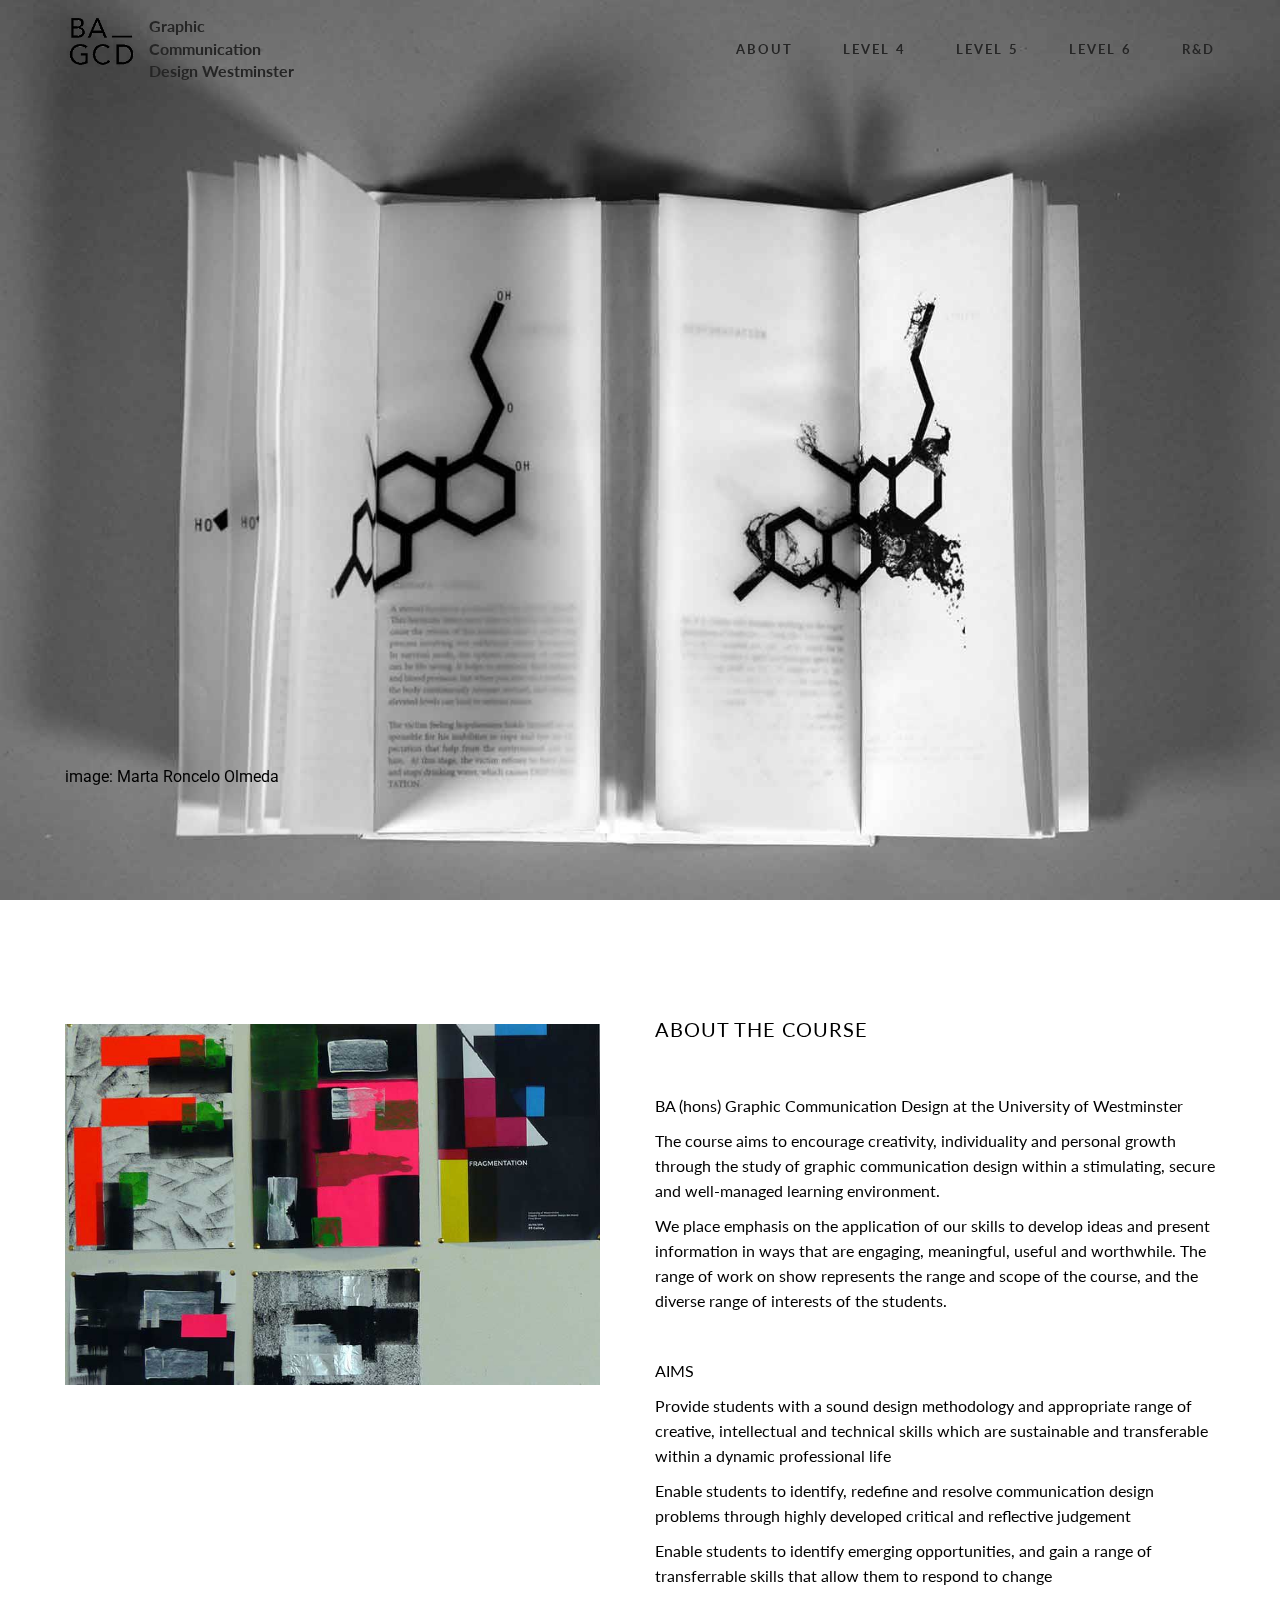
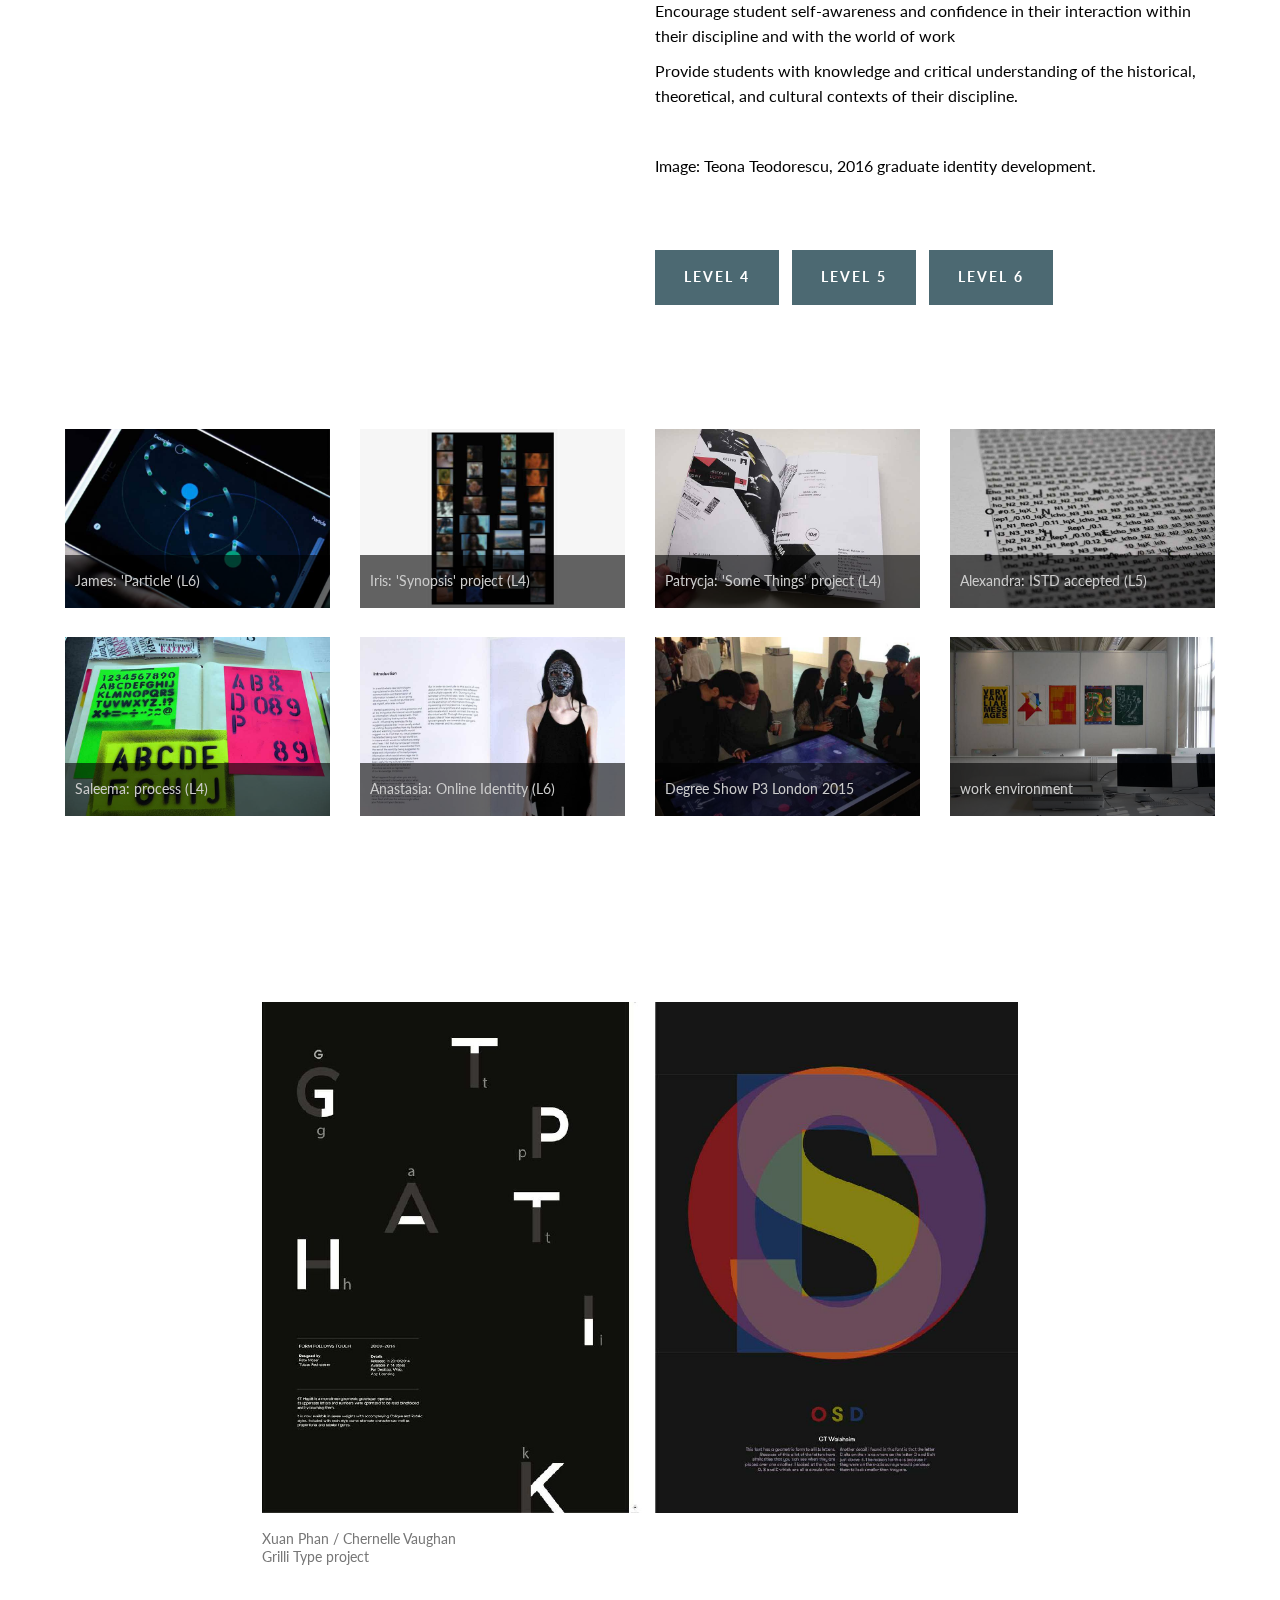
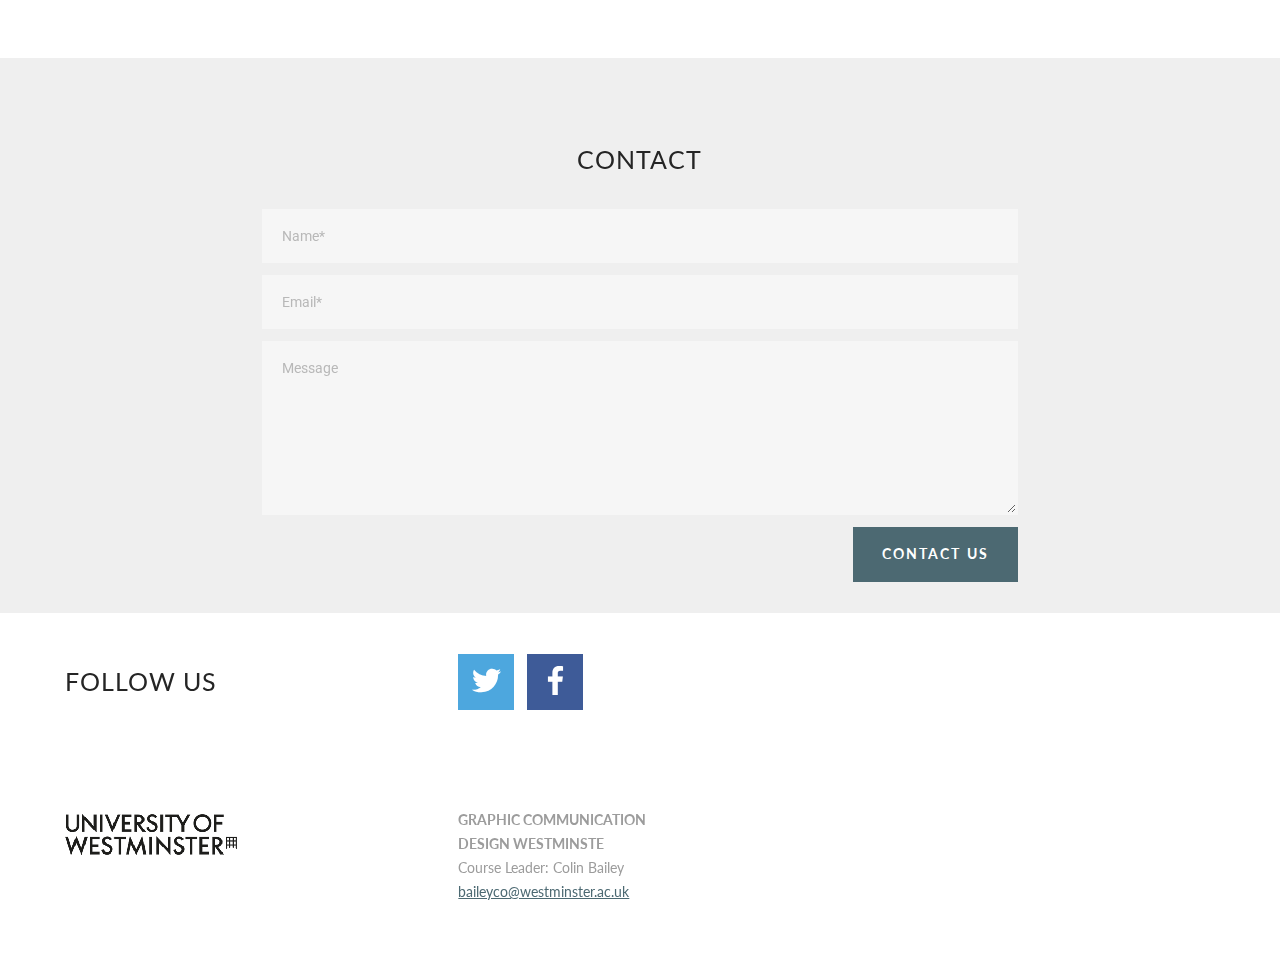
==== commit c2ebfb67: "Added files via upload" ====
--- a/index.html
+++ b/index.html
@@ -44,7 +44,7 @@
     </div>
 </section>
 
-<section class="engine"><a rel="external" href="https://mobirise.com">site creator</a></section><section class="mbr-box mbr-section mbr-section--relative mbr-section--fixed-size mbr-section--full-height mbr-section--bg-adapted mbr-parallax-background" id="header2-1" style="background-image: url(assets/images/marta2-1600x1080-93.jpg);">
+<section class="engine"><a rel="external" href="https://mobirise.com">easy website creator</a></section><section class="mbr-box mbr-section mbr-section--relative mbr-section--fixed-size mbr-section--full-height mbr-section--bg-adapted mbr-parallax-background" id="header2-1" style="background-image: url(assets/images/marta2-1600x1080-93.jpg);">
     <div class="mbr-box__magnet mbr-box__magnet--sm-padding mbr-box__magnet--center-left mbr-after-navbar">
         
         <div class="mbr-box__container mbr-section__container container">
@@ -266,7 +266,7 @@
                             <div class="hide" data-form-alert-success="true">Thanks for filling out form!</div>
                         </div>
                         <form action="https://mobirise.com/" method="post" data-form-title="CONTACT">
-                            <input type="hidden" value="F/to0BpWjZEF1ZjwxIK4gB9FIYA0RY4vf5+QzvvjL6RYsFtWD+/rbAes3n/ruSW6P/jKvGEfrcHML6ErucQfQnc6tVJc57/LIrdHMjwT25g//1FDISp8hyOH+PgnmU+Y" data-form-email="true">
+                            <input type="hidden" value="gMvo4QdtCMide9ZhENMxsbK1k91J0atS3qaeMkWPuwWqlPff/y3C12rnoiZN3r4/rlFLKgNiGXfws6RNGyEX9mCKpwgbhQ85m9BcsSRbCc3MCfDBtM5lZW5qMYWwCGmP" data-form-email="true">
                             <div class="form-group">
                                 <input type="text" class="form-control" name="name" required="" placeholder="Name*" data-form-field="Name">
                             </div>
--- a/assets/socicon/css/socicon.min.css
+++ b/assets/socicon/css/socicon.min.css
@@ -0,0 +1 @@
+@charset "UTF-8";@font-face{font-family:"socicon";src:url("../fonts/socicon.eot");src:url("../fonts/socicon.eot?#iefix") format("embedded-opentype"),url("../fonts/socicon.woff") format("woff"),url("../fonts/socicon.ttf") format("truetype"),url("../fonts/socicon.svg#sociconregular") format("svg");font-weight:normal;font-style:normal}.socicon:before{position:relative;top:1px;display:inline-block;font-family:"socicon";font-style:normal;font-weight:normal;line-height:1;text-transform:none !important;-webkit-font-smoothing:antialiased;-moz-osx-font-smoothing:grayscale}.socicon-twitter:before{content:"\e040"}.socicon-facebook:before{content:"\e041"}.socicon-googleplus:before{content:"\e042"}.socicon-pinterest:before{content:"\e043"}.socicon-foursquare:before{content:"\e044"}.socicon-yahoo:before{content:"\e045"}.socicon-skype:before{content:"\e046"}.socicon-yelp:before{content:"\e047"}.socicon-feedburner:before{content:"\e048"}.socicon-linkedin:before{content:"\e049"}.socicon-viadeo:before{content:"\e04a"}.socicon-xing:before{content:"\e04b"}.socicon-myspace:before{content:"\e04c"}.socicon-soundcloud:before{content:"\e04d"}.socicon-spotify:before{content:"\e04e"}.socicon-grooveshark:before{content:"\e04f"}.socicon-mixcloud:before{content:"\e001"}.socicon-lastfm:before{content:"\e050"}.socicon-youtube:before{content:"\e051"}.socicon-vimeo:before{content:"\e052"}.socicon-dailymotion:before{content:"\e053"}.socicon-vine:before{content:"\e054"}.socicon-flickr:before{content:"\e055"}.socicon-500px:before{content:"\e056"}.socicon-instagram:before{content:"\e057"}.socicon-wordpress:before{content:"\e058"}.socicon-tumblr:before{content:"\e059"}.socicon-blogger:before{content:"\e020"}.socicon-technorati:before{content:"\e021"}.socicon-reddit:before{content:"\e022"}.socicon-dribbble:before{content:"\e023"}.socicon-stumbleupon:before{content:"\e024"}.socicon-digg:before{content:"\e025"}.socicon-envato:before{content:"\e026"}.socicon-behance:before{content:"\e027"}.socicon-delicious:before{content:"\e028"}.socicon-deviantart:before{content:"\e029"}.socicon-forrst:before{content:"\e02a"}.socicon-play:before{content:"\e02b"}.socicon-zerply:before{content:"\e02c"}.socicon-wikipedia:before{content:"\e02d"}.socicon-apple:before{content:"\e02e"}.socicon-flattr:before{content:"\e02f"}.socicon-github:before{content:"\e030"}.socicon-friendfeed:before{content:"\e032"}.socicon-newsvine:before{content:"\e033"}.socicon-identica:before{content:"\e034"}.socicon-bebo:before{content:"\e035"}.socicon-zynga:before{content:"\e036"}.socicon-steam:before{content:"\e037"}.socicon-xbox:before{content:"\e038"}.socicon-windows:before{content:"\e039"}.socicon-outlook:before{content:"\e010"}.socicon-coderwall:before{content:"\e011"}.socicon-tripadvisor:before{content:"\e012"}.socicon-appnet:before{content:"\e013"}.socicon-goodreads:before{content:"\e014"}.socicon-tripit:before{content:"\e015"}.socicon-lanyrd:before{content:"\e016"}.socicon-slideshare:before{content:"\e017"}.socicon-buffer:before{content:"\e018"}.socicon-rss:before{content:"\e00b"}.socicon-vkontakte:before{content:"\e01a"}.socicon-disqus:before{content:"\e019"}.socicon-houzz:before{content:"\e00a"}.socicon-mail:before{content:"\e01f"}.socicon-patreon:before{content:"\e01c"}.socicon-paypal:before{content:"\e00c"}.socicon-playstation:before{content:"\e03d"}.socicon-smugmug:before{content:"\e05e"}.socicon-swarm:before{content:"\e003"}.socicon-triplej:before{content:"\e009"}.socicon-yammer:before{content:"\e005"}.socicon-stackoverflow:before{content:"\e007"}.socicon-drupal:before{content:"\e002"}.socicon-odnoklassniki:before{content:"\e00d"}.socicon-android:before{content:"\e03e"}.socicon-meetup:before{content:"\e03c"}.socicon-persona:before{content:"\e008"}.socicon-amazon:before{content:"\e05c"}.socicon-ello:before{content:"\e006"}.socicon-8tracks:before{content:"\e05b"}.socicon-twitch:before{content:"\e05a"}.socicon-airbnb:before{content:"\e00e"}.socicon-pocket:before{content:"\e01e"}.socicon-whatsapp:before{content:"\e01b"}.socicon-storehouse:before{content:"\e01d"}.socicon-icq:before{content:"\e05d"}.socicon-modelmayhem:before{content:"\e000"}.socicon-istock:before{content:"\e004"}.socicon-angellist:before{content:"\e062"}.socicon-periscope:before{content:"\e00f"}.socicon-ravelry:before{content:"\e05f"}.socicon-snapchat:before{content:"\e03f"}.socicon-weibo:before{content:"\e060"}.socicon-douban:before{content:"\e03b"}.socicon-baidu:before{content:"\e061"}.socicon-qq:before{content:"\e03a"}.socicon-renren:before{content:"\e031"}.socicon-ebay:before{content:"\e063"}.socicon-imdb:before{content:"\e064"}.socicon-stayfriends:before{content:"\e065"}.socicon-residentadvisor:before{content:"\e066"}.socicon-google:before{content:"\e067"}.socicon-yandex:before{content:"\e068"}.socicon-sharethis:before{content:"\e069"}.socicon-bandcamp:before{content:"\e06a"}.socicon-itunes:before{content:"\e06b"}.socicon-deezer:before{content:"\e06c"}.socicon-medium:before{content:"\e06d"}.socicon-telegram:before{content:"\e06e"}.socicon-openid:before{content:"\e06f"}.socicon-amplement:before{content:"\e070"}.socicon-bg-twitter{background:#4da7de}.socicon-bg-twitter:hover{background:#4da7de !important}.socicon-bg-facebook{background:#3e5b98}.socicon-bg-facebook:hover{background:#3e5b98 !important}.socicon-bg-googleplus{background:#dd4b39}.socicon-bg-googleplus:hover{background:#dd4b39 !important}.socicon-bg-pinterest{background:#c92619}.socicon-bg-pinterest:hover{background:#c92619 !important}.socicon-bg-foursquare{background:#f94877}.socicon-bg-foursquare:hover{background:#f94877 !important}.socicon-bg-yahoo{background:#6e2a85}.socicon-bg-yahoo:hover{background:#6e2a85 !important}.socicon-bg-skype{background:#28abe3}.socicon-bg-skype:hover{background:#28abe3 !important}.socicon-bg-yelp{background:#c83218}.socicon-bg-yelp:hover{background:#c83218 !important}.socicon-bg-feedburner{background:#fc0}.socicon-bg-feedburner:hover{background:#fc0 !important}.socicon-bg-linkedin{background:#3371b7}.socicon-bg-linkedin:hover{background:#3371b7 !important}.socicon-bg-viadeo{background:#e4a000}.socicon-bg-viadeo:hover{background:#e4a000 !important}.socicon-bg-xing{background:#005a60}.socicon-bg-xing:hover{background:#005a60 !important}.socicon-bg-myspace{background:#323232}.socicon-bg-myspace:hover{background:#323232 !important}.socicon-bg-soundcloud{background:#fe3801}.socicon-bg-soundcloud:hover{background:#fe3801 !important}.socicon-bg-spotify{background:#7bb342}.socicon-bg-spotify:hover{background:#7bb342 !important}.socicon-bg-grooveshark{background:#000}.socicon-bg-grooveshark:hover{background:#000 !important}.socicon-bg-mixcloud{background:#000}.socicon-bg-mixcloud:hover{background:#000 !important}.socicon-bg-lastfm{background:#d41316}.socicon-bg-lastfm:hover{background:#d41316 !important}.socicon-bg-youtube{background:#e02a20}.socicon-bg-youtube:hover{background:#e02a20 !important}.socicon-bg-vimeo{background:#51b5e7}.socicon-bg-vimeo:hover{background:#51b5e7 !important}.socicon-bg-dailymotion{background:#004e72}.socicon-bg-dailymotion:hover{background:#004e72 !important}.socicon-bg-vine{background:#00b389}.socicon-bg-vine:hover{background:#00b389 !important}.socicon-bg-flickr{background:#1e1e1b}.socicon-bg-flickr:hover{background:#1e1e1b !important}.socicon-bg-500px{background:#58a9de}.socicon-bg-500px:hover{background:#58a9de !important}.socicon-bg-instagram{background:#9c7c6e}.socicon-bg-instagram:hover{background:#9c7c6e !important}.socicon-bg-wordpress{background:#464646}.socicon-bg-wordpress:hover{background:#464646 !important}.socicon-bg-tumblr{background:#45556c}.socicon-bg-tumblr:hover{background:#45556c !important}.socicon-bg-blogger{background:#ec661c}.socicon-bg-blogger:hover{background:#ec661c !important}.socicon-bg-technorati{background:#5cb030}.socicon-bg-technorati:hover{background:#5cb030 !important}.socicon-bg-reddit{background:#e74a1e}.socicon-bg-reddit:hover{background:#e74a1e !important}.socicon-bg-dribbble{background:#e84d88}.socicon-bg-dribbble:hover{background:#e84d88 !important}.socicon-bg-stumbleupon{background:#e64011}.socicon-bg-stumbleupon:hover{background:#e64011 !important}.socicon-bg-digg{background:#1d1d1b}.socicon-bg-digg:hover{background:#1d1d1b !important}.socicon-bg-envato{background:#597c3a}.socicon-bg-envato:hover{background:#597c3a !important}.socicon-bg-behance{background:#000}.socicon-bg-behance:hover{background:#000 !important}.socicon-bg-delicious{background:#020202}.socicon-bg-delicious:hover{background:#020202 !important}.socicon-bg-deviantart{background:#c5d200}.socicon-bg-deviantart:hover{background:#c5d200 !important}.socicon-bg-forrst{background:#5b9a68}.socicon-bg-forrst:hover{background:#5b9a68 !important}.socicon-bg-play{background:#000}.socicon-bg-play:hover{background:#000 !important}.socicon-bg-zerply{background:#9dbc7a}.socicon-bg-zerply:hover{background:#9dbc7a !important}.socicon-bg-wikipedia{background:#000}.socicon-bg-wikipedia:hover{background:#000 !important}.socicon-bg-apple{background:#b9bfc1}.socicon-bg-apple:hover{background:#b9bfc1 !important}.socicon-bg-flattr{background:#f67c1a}.socicon-bg-flattr:hover{background:#f67c1a !important}.socicon-bg-github{background:#221e1b}.socicon-bg-github:hover{background:#221e1b !important}.socicon-bg-friendfeed{background:#2f72c4}.socicon-bg-friendfeed:hover{background:#2f72c4 !important}.socicon-bg-newsvine{background:#075b2f}.socicon-bg-newsvine:hover{background:#075b2f !important}.socicon-bg-identica{background:#000}.socicon-bg-identica:hover{background:#000 !important}.socicon-bg-bebo{background:#ef1011}.socicon-bg-bebo:hover{background:#ef1011 !important}.socicon-bg-zynga{background:#dc0606}.socicon-bg-zynga:hover{background:#dc0606 !important}.socicon-bg-steam{background:#171a21}.socicon-bg-steam:hover{background:#171a21 !important}.socicon-bg-xbox{background:#92c83e}.socicon-bg-xbox:hover{background:#92c83e !important}.socicon-bg-windows{background:#00bdf6}.socicon-bg-windows:hover{background:#00bdf6 !important}.socicon-bg-outlook{background:#0072c6}.socicon-bg-outlook:hover{background:#0072c6 !important}.socicon-bg-coderwall{background:#3e8dcc}.socicon-bg-coderwall:hover{background:#3e8dcc !important}.socicon-bg-tripadvisor{background:#4b7e37}.socicon-bg-tripadvisor:hover{background:#4b7e37 !important}.socicon-bg-appnet{background:#494949}.socicon-bg-appnet:hover{background:#494949 !important}.socicon-bg-goodreads{background:#463020}.socicon-bg-goodreads:hover{background:#463020 !important}.socicon-bg-tripit{background:#1982c3}.socicon-bg-tripit:hover{background:#1982c3 !important}.socicon-bg-lanyrd{background:#3c80c9}.socicon-bg-lanyrd:hover{background:#3c80c9 !important}.socicon-bg-slideshare{background:#4ba3a6}.socicon-bg-slideshare:hover{background:#4ba3a6 !important}.socicon-bg-buffer{background:#000}.socicon-bg-buffer:hover{background:#000 !important}.socicon-bg-rss{background:#f26109}.socicon-bg-rss:hover{background:#f26109 !important}.socicon-bg-vkontakte{background:#5a7fa6}.socicon-bg-vkontakte:hover{background:#5a7fa6 !important}.socicon-bg-disqus{background:#2e9fff}.socicon-bg-disqus:hover{background:#2e9fff !important}.socicon-bg-houzz{background:#7cc04b}.socicon-bg-houzz:hover{background:#7cc04b !important}.socicon-bg-mail{background:#000}.socicon-bg-mail:hover{background:#000 !important}.socicon-bg-patreon{background:#e44727}.socicon-bg-patreon:hover{background:#e44727 !important}.socicon-bg-paypal{background:#009cde}.socicon-bg-paypal:hover{background:#009cde !important}.socicon-bg-playstation{background:#000}.socicon-bg-playstation:hover{background:#000 !important}.socicon-bg-smugmug{background:#acfd32}.socicon-bg-smugmug:hover{background:#acfd32 !important}.socicon-bg-swarm{background:#fc9d3c}.socicon-bg-swarm:hover{background:#fc9d3c !important}.socicon-bg-triplej{background:#e53531}.socicon-bg-triplej:hover{background:#e53531 !important}.socicon-bg-yammer{background:#1175c4}.socicon-bg-yammer:hover{background:#1175c4 !important}.socicon-bg-stackoverflow{background:#fd9827}.socicon-bg-stackoverflow:hover{background:#fd9827 !important}.socicon-bg-drupal{background:#00598e}.socicon-bg-drupal:hover{background:#00598e !important}.socicon-bg-odnoklassniki{background:#f48420}.socicon-bg-odnoklassniki:hover{background:#f48420 !important}.socicon-bg-android{background:#8ec047}.socicon-bg-android:hover{background:#8ec047 !important}.socicon-bg-meetup{background:#e2373c}.socicon-bg-meetup:hover{background:#e2373c !important}.socicon-bg-persona{background:#e6753d}.socicon-bg-persona:hover{background:#e6753d !important}.socicon-bg-amazon{background:#f90}.socicon-bg-amazon:hover{background:#f90 !important}.socicon-bg-ello{background:#000}.socicon-bg-ello:hover{background:#000 !important}.socicon-bg-8tracks{background:#122c4b}.socicon-bg-8tracks:hover{background:#122c4b !important}.socicon-bg-twitch{background:#6441a5}.socicon-bg-twitch:hover{background:#6441a5 !important}.socicon-bg-airbnb{background:#ff5a5f}.socicon-bg-airbnb:hover{background:#ff5a5f !important}.socicon-bg-pocket{background:#ed4055}.socicon-bg-pocket:hover{background:#ed4055 !important}.socicon-bg-whatsapp{background:#20b038}.socicon-bg-whatsapp:hover{background:#20b038 !important}.socicon-bg-storehouse{background:#25b0e6}.socicon-bg-storehouse:hover{background:#25b0e6 !important}.socicon-bg-icq{background:#7ebd00}.socicon-bg-icq:hover{background:#7ebd00 !important}.socicon-bg-modelmayhem{background:#000}.socicon-bg-modelmayhem:hover{background:#000 !important}.socicon-bg-istock{background:#000}.socicon-bg-istock:hover{background:#000 !important}.socicon-bg-angellist{background:#000}.socicon-bg-angellist:hover{background:#000 !important}.socicon-bg-periscope{background:#3aa4c6}.socicon-bg-periscope:hover{background:#3aa4c6 !important}.socicon-bg-ravelry{background:#b6014c}.socicon-bg-ravelry:hover{background:#b6014c !important}.socicon-bg-snapchat{background:#fffa37}.socicon-bg-snapchat:hover{background:#fffa37 !important}.socicon-bg-weibo{background:#e31c34}.socicon-bg-weibo:hover{background:#e31c34 !important}.socicon-bg-douban{background:#3ca353}.socicon-bg-douban:hover{background:#3ca353 !important}.socicon-bg-baidu{background:#2629d9}.socicon-bg-baidu:hover{background:#2629d9 !important}.socicon-bg-qq{background:#4297d3}.socicon-bg-qq:hover{background:#4297d3 !important}.socicon-bg-renren{background:#2266b0}.socicon-bg-renren:hover{background:#2266b0 !important}.socicon-bg-ebay{background:#333}.socicon-bg-ebay:hover{background:#333 !important}.socicon-bg-imdb{background:#e8ba00}.socicon-bg-imdb:hover{background:#e8ba00 !important}.socicon-bg-stayfriends{background:#f08a1c}.socicon-bg-stayfriends:hover{background:#f08a1c !important}.socicon-bg-residentadvisor{background:#b3be1b}.socicon-bg-residentadvisor:hover{background:#b3be1b !important}.socicon-bg-google{background:#4285f4}.socicon-bg-google:hover{background:#4285f4 !important}.socicon-bg-yandex{background:#f00}.socicon-bg-yandex:hover{background:#f00 !important}.socicon-bg-sharethis{background:#01bf01}.socicon-bg-sharethis:hover{background:#01bf01 !important}.socicon-bg-bandcamp{background:#619aa9}.socicon-bg-bandcamp:hover{background:#619aa9 !important}.socicon-bg-itunes{background:#ff5e51}.socicon-bg-itunes:hover{background:#ff5e51 !important}.socicon-bg-deezer{background:#32323d}.socicon-bg-deezer:hover{background:#32323d !important}.socicon-bg-medium{background:#000}.socicon-bg-medium:hover{background:#000 !important}.socicon-bg-telegram{background:#08c}.socicon-bg-telegram:hover{background:#08c !important}.socicon-bg-openid{background:#f78c40}.socicon-bg-openid:hover{background:#f78c40 !important}.socicon-bg-amplement{background:#0996c3}.socicon-bg-amplement:hover{background:#0996c3 !important}--- a/assets/mobirise/css/style.css
+++ b/assets/mobirise/css/style.css
@@ -0,0 +1,1580 @@
+.is-builder .animated {
+  -webkit-animation-name: none !important;
+  animation-name: none !important;
+}
+html {
+  position: relative;
+  min-height: 100%;
+}
+.mbr-embedded-video {
+  position: relative;
+}
+.mbr-background-video,
+.mbr-background-video-preview {
+  bottom: 0;
+  left: 0;
+  overflow: hidden;
+  position: absolute;
+  right: 0;
+  top: 0;
+}
+.mbr-parallax-background,
+.mbr-background {
+  background-attachment: fixed !important;
+  background-position: 50% 0;
+  background-repeat: no-repeat;
+  background-size: cover !important;
+}
+.mbr-hidden-scrollbar .mbr-parallax-background {
+  background-size: auto 130%;
+}
+.mobile .mbr-parallax-background {
+  background-attachment: scroll !important;
+}
+.mbr-background {
+  background-attachment: scroll !important;
+}
+.mbr-navbar {
+  position: relative;
+  width: 100%;
+}
+.mbr-navbar:before {
+  content: "";
+  display: block;
+}
+.mbr-navbar__brand-link:after,
+.mbr-navbar__brand-img {
+  max-height: 74px;
+}
+.mbr-navbar:before,
+.mbr-navbar__container {
+  height: 98px;
+}
+.mbr-navbar--ss .mbr-navbar__brand-link:after,
+.mbr-navbar--ss .mbr-navbar__brand-img {
+  height: 74px;
+}
+.mbr-navbar--ss:before,
+.mbr-navbar--ss .mbr-navbar__container {
+  height: 98px;
+}
+.mbr-navbar--xs .mbr-navbar__brand-link:after,
+.mbr-navbar--xs .mbr-navbar__brand-img {
+  height: 32px;
+}
+.mbr-navbar--xs:before,
+.mbr-navbar--xs .mbr-navbar__container {
+  height: 56px;
+}
+.mbr-navbar--s .mbr-navbar__brand-link:after,
+.mbr-navbar--s .mbr-navbar__brand-img {
+  height: 48px;
+}
+.mbr-navbar--s:before,
+.mbr-navbar--s .mbr-navbar__container {
+  height: 72px;
+}
+.mbr-navbar--m .mbr-navbar__brand-link:after,
+.mbr-navbar--m .mbr-navbar__brand-img {
+  height: 64px;
+}
+.mbr-navbar--m:before,
+.mbr-navbar--m .mbr-navbar__container {
+  height: 88px;
+}
+.mbr-navbar--l .mbr-navbar__brand-link:after,
+.mbr-navbar--l .mbr-navbar__brand-img {
+  height: 96px;
+}
+.mbr-navbar--l:before,
+.mbr-navbar--l .mbr-navbar__container {
+  height: 120px;
+}
+.mbr-navbar--xl .mbr-navbar__brand-link:after,
+.mbr-navbar--xl .mbr-navbar__brand-img {
+  height: 128px;
+}
+.mbr-navbar--xl:before,
+.mbr-navbar--xl .mbr-navbar__container {
+  height: 152px;
+}
+.mbr-navbar--short .mbr-navbar__brand-link:after,
+.mbr-navbar--short .mbr-navbar__brand-img {
+  height: 40px;
+}
+.mbr-navbar--short:before,
+.mbr-navbar--short .mbr-navbar__container {
+  height: 64px;
+}
+.mbr-navbar--short .mbr-navbar__container {
+  padding: 12px 0;
+}
+@media (max-width: 767px) {
+  .mbr-navbar--short .mbr-navbar__brand-link:after,
+  .mbr-navbar--short .mbr-navbar__brand-img {
+    height: 31px;
+  }
+  .mbr-navbar--short:before,
+  .mbr-navbar--short .mbr-navbar__container {
+    height: 45px;
+  }
+  .mbr-navbar--short .mbr-navbar__container {
+    padding: 7px 0;
+  }
+}
+.mbr-navbar__brand-img {
+  position: relative;
+}
+.mbr-navbar__brand-img,
+.mbr-navbar__container,
+.mbr-navbar__section {
+  -webkit-transition: all 300ms ease-in-out 0s;
+  -o-transition: all 300ms ease-in-out 0s;
+  transition: all 300ms ease-in-out 0s;
+}
+.mbr-navbar__section {
+  background: #2c2c2c;
+  height: auto;
+  position: absolute;
+  top: 0;
+  width: 100%;
+  z-index: 1000;
+}
+.mbr-navbar__container {
+  display: table;
+  padding: 12px 0;
+  width: 100%;
+}
+.mbr-navbar__menu-box {
+  display: table;
+  width: 100%;
+}
+.mbr-navbar__menu-box--inline-left,
+.mbr-navbar__menu-box--inline-center,
+.mbr-navbar__menu-box--inline-right {
+  display: block;
+  text-align: left;
+}
+.mbr-navbar__menu-box--inline-center {
+  text-align: center;
+}
+.mbr-navbar__menu-box--inline-right {
+  text-align: right;
+}
+.mbr-navbar__column {
+  display: table-cell;
+  vertical-align: middle;
+}
+.mbr-navbar__column--xxs {
+  width: 1%;
+}
+.mbr-navbar__column--xs {
+  width: 10%;
+}
+.mbr-navbar__column--s {
+  width: 20%;
+}
+.mbr-navbar__column--m {
+  width: 30%;
+}
+.mbr-navbar__column--l {
+  width: 40%;
+}
+.mbr-navbar__column--xl {
+  width: 50%;
+}
+.mbr-navbar__menu-box--inline-left .mbr-navbar__column,
+.mbr-navbar__menu-box--inline-center .mbr-navbar__column,
+.mbr-navbar__menu-box--inline-right .mbr-navbar__column {
+  display: inline-block;
+}
+.mbr-navbar__items {
+  float: left;
+  padding-left: 0px;
+  position: relative;
+  left: -20px;
+}
+.mbr-navbar__items--right {
+  float: right;
+  left: 0;
+}
+.mbr-navbar__item {
+  display: block;
+  float: left;
+  position: relative;
+}
+.mbr-navbar__hamburger {
+  display: none;
+  margin-top: -11px;
+  position: absolute;
+  right: 0;
+  top: 50%;
+  z-index: 10000;
+}
+.mbr-navbar--collapsed .mbr-navbar__container {
+  position: relative;
+}
+.mbr-navbar--collapsed .mbr-navbar__column {
+  display: block;
+  width: 100%;
+}
+.mbr-navbar--collapsed .mbr-navbar__items--right {
+  padding-top: 13px;
+}
+.mbr-navbar--collapsed .mbr-navbar__menu {
+  background: rgba(0, 0, 0, 0.9);
+  display: none;
+  height: 100%;
+  left: 0;
+  position: fixed;
+  top: 0;
+  width: 100%;
+  z-index: 9999;
+}
+.mbr-navbar--collapsed .mbr-navbar__menu-box {
+  display: table-cell;
+  vertical-align: middle;
+}
+.mbr-navbar--collapsed .mbr-navbar__items {
+  float: none;
+}
+.mbr-navbar--collapsed .mbr-navbar__item {
+  float: none;
+}
+.mbr-navbar--collapsed .mbr-navbar__hamburger {
+  display: block;
+}
+.mbr-navbar--collapsed.mbr-navbar--open .mbr-navbar__menu {
+  display: table;
+}
+.mbr-navbar--collapsed.mbr-navbar--open:not(.mbr-navbar--sticky) .mbr-navbar__section {
+  background: none;
+  position: fixed;
+}
+.mbr-navbar--collapsed.mbr-navbar--open .mbr-navbar__brand {
+  visibility: hidden;
+}
+.mbr-navbar--collapsed.mbr-navbar--sticky.mbr-navbar--open .mbr-navbar__brand {
+  visibility: visible;
+}
+.mbr-navbar--collapsed.mbr-navbar--open .mbr-navbar__brand-img,
+.mbr-navbar--collapsed.mbr-navbar--open .mbr-navbar__container {
+  -webkit-transition: none;
+  -o-transition: none;
+  transition: none;
+}
+.mbr-navbar--freeze.mbr-navbar--collapsed.mbr-navbar--open .mbr-navbar__hamburger,
+.mbr-navbar--freeze.mbr-navbar--collapsed.mbr-navbar--open .mbr-navbar__hamburger:hover {
+  color: #fff !important;
+}
+.mbr-navbar--sticky .mbr-navbar__section {
+  position: fixed;
+}
+.mbr-navbar--absolute {
+  position: absolute;
+}
+.mbr-navbar--transparent .mbr-navbar__section {
+  background: none;
+}
+.mbr-navbar--stuck .mbr-navbar__section,
+.mbr-navbar--relative .mbr-navbar__section {
+  background: #2c2c2c;
+}
+@media (max-width: 991px) {
+  .mbr-navbar--auto-collapse .mbr-navbar__container {
+    position: relative;
+  }
+  .mbr-navbar--auto-collapse .mbr-navbar__column {
+    display: block;
+    width: 100%;
+  }
+  .mbr-navbar--auto-collapse .mbr-navbar__items--right {
+    padding-top: 13px;
+  }
+  .mbr-navbar--auto-collapse .mbr-navbar__menu {
+    background: rgba(0, 0, 0, 0.9);
+    display: none;
+    height: 100%;
+    left: 0;
+    position: fixed;
+    top: 0;
+    width: 100%;
+    z-index: 9999;
+  }
+  .mbr-navbar--auto-collapse .mbr-navbar__menu-box {
+    display: table-cell;
+    vertical-align: middle;
+  }
+  .mbr-navbar--auto-collapse .mbr-navbar__items {
+    float: none;
+  }
+  .mbr-navbar--auto-collapse .mbr-navbar__item {
+    float: none;
+  }
+  .mbr-navbar--auto-collapse .mbr-navbar__hamburger {
+    display: block;
+  }
+  .mbr-navbar--auto-collapse.mbr-navbar--open .mbr-navbar__menu {
+    display: table;
+  }
+  .mbr-navbar--auto-collapse.mbr-navbar--open:not(.mbr-navbar--sticky) .mbr-navbar__section {
+    background: none;
+    position: fixed;
+  }
+  .mbr-navbar--auto-collapse.mbr-navbar--open .mbr-navbar__brand {
+    visibility: hidden;
+  }
+  .mbr-navbar--auto-collapse.mbr-navbar--sticky.mbr-navbar--open .mbr-navbar__brand {
+    visibility: visible;
+  }
+  .mbr-navbar--auto-collapse.mbr-navbar--open .mbr-navbar__brand-img,
+  .mbr-navbar--auto-collapse.mbr-navbar--open .mbr-navbar__container {
+    -webkit-transition: none;
+    -o-transition: none;
+    transition: none;
+  }
+}
+.mbr-after-navbar:before {
+  content: "";
+  display: block;
+  height: 98px;
+}
+.mbr-hamburger {
+  cursor: pointer;
+  height: 23px;
+  width: 30px;
+}
+.mbr-hamburger:focus {
+  outline: none;
+}
+.mbr-hamburger__line,
+.mbr-hamburger__line:before,
+.mbr-hamburger__line:after {
+  content: "";
+  position: absolute;
+  display: block;
+  height: 1px;
+  cursor: pointer;
+}
+.mbr-hamburger__line,
+.mbr-hamburger__line:before,
+.mbr-hamburger__line:after {
+  width: 30px;
+  border-bottom: 5px solid;
+  top: 9px;
+}
+.mbr-hamburger__line:before {
+  top: -9px;
+}
+.mbr-hamburger__line:after {
+  top: 9px;
+}
+.mbr-hamburger__line,
+.mbr-hamburger__line:before,
+.mbr-hamburger__line:after {
+  -webkit-transition: all 300ms ease-in-out;
+  transition: all 300ms ease-in-out;
+}
+.mbr-hamburger--open .mbr-hamburger__line {
+  border-color: transparent;
+}
+.mbr-hamburger--open .mbr-hamburger__line:before,
+.mbr-hamburger--open .mbr-hamburger__line:after {
+  top: 0;
+}
+.mbr-hamburger--open .mbr-hamburger__line:before {
+  -ms-transform: rotate(45deg);
+  -webkit-transform: rotate(45deg);
+  transform: rotate(45deg);
+}
+.mbr-hamburger--open .mbr-hamburger__line:after {
+  top: 10px;
+  -ms-transform: translatey(-10px) rotate(-45deg);
+  -webkit-transform: translatey(-10px) rotate(-45deg);
+  transform: translatey(-10px) rotate(-45deg);
+}
+@media (max-width: 767px) {
+  .mbr-hamburger {
+    height: 23px;
+    width: 27px;
+  }
+  .mbr-hamburger__line,
+  .mbr-hamburger__line:before,
+  .mbr-hamburger__line:after {
+    width: 27px;
+    border-bottom: 4px solid;
+    top: 9px;
+  }
+  .mbr-hamburger__line:before {
+    top: -9px;
+  }
+  .mbr-hamburger__line:after {
+    top: 9px;
+  }
+}
+.mbr-brand {
+  display: block;
+  float: left;
+  position: relative;
+}
+.mbr-brand,
+.mbr-brand:hover {
+  text-decoration: none;
+}
+.mbr-brand__name {
+  display: block;
+  font-weight: bold;
+  margin-top: 5px;
+  text-align: center;
+}
+.mbr-brand__name,
+.mbr-brand__name:hover {
+  text-decoration: none;
+}
+.mbr-brand--inline {
+  display: table;
+}
+.mbr-brand--inline:after {
+  content: "";
+  display: table-cell;
+  width: 1px;
+}
+.mbr-brand--inline .mbr-brand__logo,
+.mbr-brand--inline .mbr-brand__name {
+  display: table-cell;
+  vertical-align: middle;
+}
+.mbr-brand--inline .mbr-brand__logo {
+  padding-right: 10px;
+}
+.mbr-brand--inline .mbr-brand__name {
+  margin: 0;
+  text-align: left;
+}
+.mbr-form {
+  display: table;
+  margin-top: -13px;
+  position: relative;
+  top: 14px;
+  width: 100%;
+}
+.mbr-form__left,
+.mbr-form__right {
+  display: table-cell;
+  vertical-align: top;
+}
+.mbr-form__left {
+  padding-right: 3px;
+}
+.mbr-form__right {
+  width: 1px;
+}
+@media (max-width: 530px) {
+  .mbr-form {
+    display: block;
+    margin-top: -27px;
+    position: relative;
+    top: 26px;
+  }
+  .mbr-form__left,
+  .mbr-form__right {
+    display: block;
+  }
+  .mbr-form__left {
+    margin-bottom: 12px;
+    padding-right: 0;
+  }
+  .mbr-form__right {
+    width: 100%;
+  }
+}
+.mbr-section {
+  padding: 0 20px;
+}
+.mbr-section--no-padding {
+  padding: 0;
+}
+.mbr-section--relative {
+  position: relative;
+}
+.mbr-section--fixed-size {
+  overflow: hidden;
+}
+.mbr-section--full-height {
+  height: 100vh;
+}
+.mbr-section--full-height.mbr-after-navbar:before {
+  display: none;
+}
+.mbr-section--bg-adapted {
+  background-attachment: scroll;
+  background-position: 50% 0;
+  background-repeat: no-repeat;
+  background-size: cover;
+}
+.mbr-section--gray {
+  background-color: #444444;
+}
+.mbr-section--light-gray {
+  background-color: #f0f0f0;
+}
+.mbr-section--dark-gray {
+  background-color: #3c3c3c;
+}
+.mbr-section__container {
+  padding: 0;
+  position: relative;
+  z-index: 3;
+}
+.mbr-section__container--center {
+  text-align: center;
+}
+.mbr-section__container--std-padding {
+  padding: 93px 0;
+}
+.mbr-section__container--std-top-padding {
+  padding-top: 93px;
+}
+.mbr-section__container--std-bot-padding {
+  padding-bottom: 93px;
+}
+.mbr-section__container--sm-padding {
+  padding: 41px 0;
+}
+.mbr-section__container--sm-top-padding {
+  padding-top: 41px;
+}
+.mbr-section__container--sm-bot-padding {
+  padding-bottom: 41px;
+}
+.mbr-section__container--isolated {
+  padding-bottom: 93px;
+  padding-top: 93px;
+}
+.mbr-section__container--first {
+  padding-top: 93px;
+  padding-bottom: 41px;
+}
+.mbr-section__container--middle {
+  padding-bottom: 41px;
+}
+.mbr-section__container--last {
+  padding-bottom: 93px;
+}
+.mbr-section__row {
+  margin-left: -24px;
+  margin-right: -24px;
+}
+.mbr-section__col {
+  overflow: hidden;
+  padding-left: 24px;
+  padding-right: 24px;
+}
+.mbr-section__left {
+  padding-right: 40px;
+}
+.mbr-section__right {
+  padding-left: 15px;
+}
+.mbr-section__header {
+  line-height: 1.5em;
+  margin: -10px 0 0;
+  text-align: center;
+}
+@media (min-width: 768px) {
+  .mbr-section--short-paddings .mbr-section__container--std-padding {
+    padding: 59px 0;
+  }
+  .mbr-section--short-paddings .mbr-section__container--std-top-padding {
+    padding-top: 59px;
+  }
+  .mbr-section--short-paddings .mbr-section__container--std-bot-padding {
+    padding-bottom: 59px;
+  }
+  .mbr-section--short-paddings .mbr-section__container--sm-padding {
+    padding: 41px 0;
+  }
+  .mbr-section--short-paddings .mbr-section__container--sm-top-padding {
+    padding-top: 41px;
+  }
+  .mbr-section--short-paddings .mbr-section__container--sm-bot-padding {
+    padding-bottom: 41px;
+  }
+  .mbr-section--short-paddings .mbr-section__container--isolated {
+    padding-bottom: 59px;
+    padding-top: 59px;
+  }
+  .mbr-section--short-paddings .mbr-section__container--first {
+    padding-top: 59px;
+    padding-bottom: 41px;
+  }
+  .mbr-section--short-paddings .mbr-section__container--middle {
+    padding-bottom: 41px;
+  }
+  .mbr-section--short-paddings .mbr-section__container--last {
+    padding-bottom: 59px;
+  }
+}
+@media (max-width: 767px) {
+  .mbr-section__left {
+    padding-right: 15px;
+  }
+  .mbr-section__right {
+    padding-left: 15px;
+    padding-top: 51px;
+  }
+}
+.mbr-arrow {
+  bottom: 71px;
+  left: 0;
+  line-height: 1px;
+  padding: 0 20px;
+  position: absolute;
+  width: 100%;
+  z-index: 3;
+}
+.mbr-arrow__link {
+  display: inline-block;
+  font-size: 26px;
+}
+.mbr-arrow__link,
+.mbr-arrow__link:hover,
+.mbr-arrow__link:focus {
+  color: #fff;
+}
+.mbr-arrow--floating .mbr-arrow__link {
+  -webkit-animation: floating-arrow 1.6s infinite ease-in-out 0s;
+  -o-animation: floating-arrow 1.6s infinite ease-in-out 0s;
+  animation: floating-arrow 1.6s infinite ease-in-out 0s;
+}
+@-webkit-keyframes floating-arrow {
+  from {
+    -webkit-transform: translateY(0);
+    transform: translateY(0);
+  }
+  65% {
+    -webkit-transform: translateY(11px);
+    transform: translateY(11px);
+  }
+  to {
+    -webkit-transform: translateY(0);
+    transform: translateY(0);
+  }
+}
+@-o-keyframes floating-arrow {
+  from {
+    -webkit-transform: translateY(0);
+    transform: translateY(0);
+  }
+  65% {
+    -webkit-transform: translateY(11px);
+    transform: translateY(11px);
+  }
+  to {
+    -webkit-transform: translateY(0);
+    transform: translateY(0);
+  }
+}
+@keyframes floating-arrow {
+  from {
+    -webkit-transform: translateY(0);
+    transform: translateY(0);
+  }
+  65% {
+    -webkit-transform: translateY(11px);
+    transform: translateY(11px);
+  }
+  to {
+    -webkit-transform: translateY(0);
+    transform: translateY(0);
+  }
+}
+.mbr-arrow--dark .mbr-arrow__link,
+.mbr-arrow--dark .mbr-arrow__link:hover,
+.mbr-arrow--dark .mbr-arrow__link:focus {
+  color: #252525;
+}
+@media (max-width: 767px) {
+  .mbr-arrow {
+    bottom: 41px;
+  }
+}
+@media (max-width: 320px) {
+  .mbr-arrow {
+    bottom: 21px;
+    text-align: center;
+  }
+}
+@media all and (device-width: 320px) and (device-height: 568px) and (orientation: portrait) {
+  .mbr-arrow {
+    bottom: 31px;
+  }
+}
+.mbr-box {
+  display: table;
+  width: 100%;
+}
+.mbr-box--fixed {
+  table-layout: fixed;
+}
+.mbr-box--stretched {
+  height: 100%;
+}
+.mbr-box__magnet {
+  display: table-cell;
+  float: none;
+  height: 100%;
+  margin-bottom: 0;
+  margin-top: 0;
+  text-align: center;
+  vertical-align: middle;
+}
+.mbr-box__magnet--sm-padding {
+  padding: 41px 0;
+}
+.mbr-box__magnet--top-left,
+.mbr-box__magnet--top-center,
+.mbr-box__magnet--top-right {
+  vertical-align: top;
+}
+.mbr-box__magnet--bottom-left,
+.mbr-box__magnet--bottom-center,
+.mbr-box__magnet--bottom-right {
+  vertical-align: bottom;
+}
+.mbr-box__magnet--top-left,
+.mbr-box__magnet--center-left,
+.mbr-box__magnet--bottom-left {
+  text-align: left;
+}
+.mbr-box__magnet--top-right,
+.mbr-box__magnet--center-right,
+.mbr-box__magnet--bottom-right {
+  text-align: right;
+}
+.mbr-box__container {
+  height: 50%;
+}
+@media (max-width: 767px) {
+  .mbr-box__container {
+    height: 100%;
+  }
+  .mbr-box--adapted {
+    display: block;
+  }
+  .mbr-box--adapted > .mbr-box__magnet {
+    display: block;
+    height: auto;
+  }
+}
+.mbr-overlay {
+  background: #222;
+  bottom: 0;
+  left: 0;
+  position: absolute;
+  right: 0;
+  top: 0;
+  z-index: 2;
+}
+.mbr-google-map__marker {
+  color: #252525;
+  display: none;
+  margin: 0;
+}
+.mbr-google-map--loaded .mbr-google-map__marker {
+  display: block;
+}
+.mbr-hero {
+  color: #fff;
+  position: relative;
+}
+.mbr-hero__text {
+  font-size: 46px;
+  font-weight: bold;
+  left: -2px;
+  letter-spacing: 2px;
+  line-height: 50px;
+  margin: -18px 0 1px 0;
+  padding-bottom: 41px;
+  position: relative;
+  top: 8px;
+}
+.mbr-hero__subtext {
+  font-size: 21px;
+  line-height: 29px;
+  margin: -32px 0 3px 0;
+  padding: 0 0 41px 0;
+  position: relative;
+  top: 6px;
+}
+.mbr-figure {
+  display: inline-block;
+  line-height: 1px;
+  margin: 0;
+  max-width: 100%;
+  overflow: hidden;
+  position: relative;
+}
+.mbr-figure--no-bg {
+  background: none;
+}
+.mbr-figure--full-width {
+  display: block;
+  width: 100%;
+}
+.mbr-figure.mbr-after-navbar:before {
+  display: none;
+}
+.mbr-figure--full-width iframe,
+.mbr-figure--full-width .mbr-figure__img,
+.mbr-figure--full-width .mbr-figure__map {
+  width: 100%;
+}
+.mbr-figure iframe,
+.mbr-figure__img,
+.mbr-figure__map {
+  max-width: 100%;
+}
+.mbr-figure__map {
+  height: 400px;
+  line-height: 1.3em;
+}
+.mbr-figure__map--short {
+  height: 300px;
+}
+.mbr-figure__caption {
+  background: rgba(0, 0, 0, 0.5);
+  bottom: 0;
+  color: #fff;
+  display: block;
+  font-size: 17px;
+  left: 0;
+  line-height: 1.3em;
+  min-height: 53px;
+  padding: 17px 20px;
+  position: absolute;
+  text-align: left;
+  width: 100%;
+}
+.mbr-figure__caption--no-padding {
+  padding: 17px 0;
+}
+.mbr-figure--wysiwyg .mbr-figure__caption a,
+.mbr-figure--wysiwyg .mbr-figure__caption a:hover {
+  color: inherit;
+  text-decoration: underline;
+}
+.mbr-figure--caption-inside-top .mbr-figure__caption {
+  bottom: auto;
+  top: 0;
+}
+.mbr-figure--caption-outside-top .mbr-figure__caption,
+.mbr-figure--caption-outside-bottom .mbr-figure__caption {
+  background: none;
+  position: relative;
+}
+.mbr-figure--no-bg.mbr-figure--caption-outside-top .mbr-figure__caption,
+.mbr-figure--no-bg.mbr-figure--caption-outside-bottom .mbr-figure__caption {
+  color: #252525;
+}
+.mbr-figure--no-bg.mbr-figure--caption-outside-top .mbr-figure__caption {
+  margin-top: -3px;
+  padding-top: 0;
+}
+.mbr-figure--no-bg.mbr-figure--caption-outside-bottom .mbr-figure__caption {
+  margin-top: -2px;
+  padding-bottom: 0;
+  top: 2px;
+}
+.mbr-figure__caption--std-grid {
+  background: none;
+  z-index: 2;
+}
+@media (min-width: 768px) {
+  .mbr-figure__caption--std-grid {
+    width: 715px;
+    left: 50%;
+    margin-left: -357.5px;
+    padding: 17px 0;
+  }
+}
+@media (min-width: 992px) {
+  .mbr-figure__caption--std-grid {
+    width: 935px;
+    margin-left: -467.5px;
+  }
+}
+@media (min-width: 1200px) {
+  .mbr-figure__caption--std-grid {
+    width: 1150px;
+    margin-left: -575px;
+  }
+}
+.mbr-figure__caption--std-grid:before {
+  bottom: 0;
+  content: "";
+  position: absolute;
+  top: 0;
+  width: 200%;
+  z-index: -1;
+  margin-left: -50%;
+}
+.mbr-figure--caption-inside-top .mbr-figure__caption--std-grid:before,
+.mbr-figure--caption-inside-bottom .mbr-figure__caption--std-grid:before {
+  background: rgba(0, 0, 0, 0.6);
+}
+.mbr-figure__caption-small {
+  color: #ccc;
+  display: block;
+  font-size: 14px;
+  line-height: 1.3em;
+}
+.mbr-figure--no-bg.mbr-figure--caption-outside-top .mbr-figure__caption-small,
+.mbr-figure--no-bg.mbr-figure--caption-outside-bottom .mbr-figure__caption-small {
+  color: #777;
+}
+@media (max-width: 767px) {
+  .mbr-figure--adapted {
+    display: block;
+    width: 100%;
+  }
+  .mbr-figure--adapted iframe,
+  .mbr-figure--adapted .mbr-figure__img,
+  .mbr-figure--adapted .mbr-figure__map {
+    width: 100%;
+  }
+  .mbr-figure--caption-inside-top .mbr-figure__caption,
+  .mbr-figure--caption-inside-bottom .mbr-figure__caption {
+    background: none;
+    position: relative;
+  }
+  .mbr-figure--caption-inside-top .mbr-figure__caption--std-grid:before,
+  .mbr-figure--caption-inside-bottom .mbr-figure__caption--std-grid:before {
+    display: none;
+  }
+}
+.mbr-reviews {
+  list-style: none;
+  margin: 0 -15px;
+  padding: 3px 0 0 0;
+}
+.mbr-reviews__item {
+  position: relative;
+  margin-top: 39px;
+}
+.mbr-reviews__text {
+  background: #fafafa;
+  border-radius: 3px;
+  border: 1px solid #ededed;
+  color: #777;
+  font-size: 16px;
+  line-height: 26px;
+  padding: 20px;
+  position: relative;
+}
+.mbr-reviews__text:before {
+  -webkit-transform: rotate(45deg);
+  -ms-transform: rotate(45deg);
+  -o-transform: rotate(45deg);
+  transform: rotate(45deg);
+  width: 14px;
+  height: 14px;
+  background-color: #fafafa;
+  border-color: #ededed;
+  border-style: none solid solid none;
+  border-width: 0 1px 1px 0;
+  bottom: -8px;
+  content: "";
+  display: block;
+  left: 50px;
+  position: absolute;
+}
+.mbr-reviews__p {
+  margin: 0;
+}
+.mbr-reviews__author {
+  margin-top: 30px;
+  padding-left: 102px;
+  position: relative;
+}
+.mbr-reviews__author--short {
+  margin-top: 27px;
+  padding-left: 32px;
+}
+.mbr-reviews__author-img {
+  width: 50px;
+  height: 50px;
+  border-radius: 50%;
+  left: 33px;
+  position: absolute;
+  top: 0;
+}
+.mbr-reviews__author-name {
+  color: #777;
+  font-size: 14px;
+  font-weight: bold;
+  position: relative;
+  top: -3px;
+}
+.mbr-reviews__author-bio {
+  color: #999;
+  font-size: 12px;
+}
+@media (max-width: 767px) {
+  .mbr-reviews__author {
+    padding-bottom: 32px;
+  }
+  .mbr-reviews__author--short {
+    padding-bottom: 1px;
+  }
+}
+@media (min-width: 768px) and (max-width: 991px) {
+  .mbr-reviews__item:nth-of-type(2n+1) {
+    clear: left;
+  }
+}
+@media (min-width: 992px) {
+  .mbr-reviews__item:nth-of-type(3n+1) {
+    clear: left;
+  }
+}
+@media (max-width: 991px) {
+  .mbr-header--reduce .mbr-header__text {
+    padding-top: 1em;
+    margin-top: -1em;
+  }
+}
+.mbr-header {
+  margin-top: -20px;
+  padding: 0;
+  position: relative;
+  text-align: left;
+  top: 10px;
+}
+.mbr-header--std-padding {
+  padding-bottom: 41px;
+}
+.mbr-header--center {
+  text-align: center;
+}
+.mbr-header__text {
+  display: block;
+  font-size: 25px;
+  font-weight: bold;
+  letter-spacing: 6px;
+  line-height: 1.5em;
+  margin: 0;
+}
+.mbr-header__subtext {
+  color: #777;
+  font-size: 14px;
+  font-style: italic;
+  letter-spacing: 1px;
+  margin: 8px 0 7px 0;
+}
+.mbr-header--inline {
+  margin-top: 0;
+  padding: 41px 0 28px 0;
+  top: 0;
+}
+.mbr-header--inline .mbr-header__text {
+  letter-spacing: 4px;
+  line-height: 1em;
+  margin: 15px 0 0 0;
+}
+@media (max-width: 767px) {
+  .mbr-header--inline {
+    padding: 47px 0 38px 0;
+  }
+  .mbr-header--inline .mbr-header__text {
+    display: block;
+    margin: 0 0 38px 0;
+  }
+  .mbr-header--auto-align .mbr-header__text,
+  .mbr-header--auto-align .mbr-header__subtext {
+    left: 0;
+    text-align: center !important;
+  }
+}
+@media (min-width: 768px) {
+  .mbr-header--reduce {
+    margin-top: -5px;
+    top: 2px;
+  }
+  .mbr-header--reduce .mbr-header__text {
+    font-size: 16px;
+    letter-spacing: 1px;
+    line-height: 1.1em;
+    padding-top: 0.4em;
+    margin-top: -0.4em;
+  }
+}
+.mbr-social-icons__icon {
+  -webkit-transition: all 0.2s ease-in-out 0s;
+  -o-transition: all 0.2s ease-in-out 0s;
+  transition: all 0.2s ease-in-out 0s;
+  color: #fff;
+  cursor: pointer;
+  display: inline-block;
+  font-size: 29px;
+  height: 56px;
+  line-height: 61px;
+  margin: 0 10px 13px 0;
+  position: relative;
+  text-align: center;
+  width: 56px;
+}
+.mbr-social-icons__icon:hover {
+  color: #fff;
+}
+.mbr-social-icons--style-1 .mbr-social-icons__icon:hover {
+  background: #252525 !important;
+}
+.mbr-contacts {
+  color: #9c9c9c;
+  font-size: 14px;
+  line-height: 1.7em;
+  padding: 45px 0 46px;
+}
+.mbr-contacts__img {
+  max-width: 100%;
+  margin: 6px 0 5px 40px;
+}
+.mbr-contacts__img--left {
+  margin-left: 0;
+}
+.mbr-contacts__text {
+  margin: 0;
+}
+.mbr-contacts__header {
+  color: #fff;
+  font-size: 14px;
+  letter-spacing: 1px;
+  margin-bottom: 20px;
+  margin-top: 3px;
+}
+.mbr-contacts__list {
+  list-style: none;
+  margin: 0;
+  padding: 0;
+}
+@media (max-width: 767px) {
+  .mbr-contacts__img {
+    margin-bottom: 10px;
+  }
+  .mbr-contacts__header {
+    margin-top: 20px;
+    margin-bottom: 10px;
+  }
+  .mbr-contacts__column {
+    margin-top: 37px;
+  }
+}
+.mbr-footer {
+  color: #9c9c9c;
+  font-size: 13px;
+  letter-spacing: 1px;
+  line-height: 1.5em;
+  padding: 37px 0 39px;
+  word-spacing: 1px;
+}
+.mbr-footer__copyright {
+  margin: 0;
+}
+.mbr-buttons {
+  margin: -26px 0 13px 0;
+  position: relative;
+  text-align: left;
+  top: 26px;
+}
+.mbr-buttons__btn,
+.mbr-buttons__link {
+  margin: 0 10px 13px 0;
+}
+.mbr-buttons__btn,
+.mbr-buttons__link,
+.mbr-buttons__btn:hover,
+.mbr-buttons__link:hover {
+  text-decoration: none;
+}
+.mbr-buttons--top {
+  top: 44px;
+  margin-top: -62px;
+}
+.mbr-buttons--no-offset {
+  margin-top: 0;
+  top: 0;
+}
+.mbr-buttons--only-links {
+  left: -20px;
+}
+.mbr-buttons--center {
+  left: 5px;
+  text-align: center;
+}
+.mbr-buttons--center.mbr-buttons--only-links {
+  left: 0;
+}
+.mbr-buttons--right {
+  text-align: right;
+}
+.mbr-buttons--right .mbr-buttons__btn,
+.mbr-buttons--right .mbr-buttons__link {
+  margin: 0 0 13px 10px;
+}
+.mbr-buttons--right.mbr-buttons--only-links {
+  left: 20px;
+}
+.mbr-buttons--activated {
+  left: 5px;
+  text-align: center;
+}
+.mbr-buttons--activated .mbr-buttons__btn,
+.mbr-buttons--activated .mbr-buttons__link {
+  margin-left: 0;
+  margin-right: 0;
+}
+.mbr-buttons--activated .mbr-buttons__link {
+  font-size: 25px;
+  padding: 10px 30px 2px;
+}
+.mbr-buttons--activated .mbr-buttons__btn {
+  font-size: 15px;
+  margin-top: 9px;
+  padding: 15px 30px;
+}
+.mbr-buttons--freeze.mbr-buttons--activated .mbr-buttons__link {
+  font-size: 25px !important;
+}
+.mbr-buttons--freeze.mbr-buttons--activated .mbr-buttons__link,
+.mbr-buttons--freeze.mbr-buttons--activated .mbr-buttons__link:hover {
+  color: #fff !important;
+}
+.mbr-buttons--freeze.mbr-buttons--activated .mbr-buttons__btn {
+  font-size: 15px !important;
+}
+@media (max-width: 991px) {
+  .mbr-buttons--active {
+    left: 5px;
+    text-align: center;
+  }
+  .mbr-buttons--active .mbr-buttons__btn,
+  .mbr-buttons--active .mbr-buttons__link {
+    margin-left: 0;
+    margin-right: 0;
+  }
+  .mbr-buttons--active .mbr-buttons__link {
+    font-size: 25px;
+    padding: 10px 30px 2px;
+  }
+  .mbr-buttons--active .mbr-buttons__btn {
+    font-size: 15px;
+    margin-top: 9px;
+    padding: 15px 30px;
+  }
+  .mbr-buttons--freeze.mbr-buttons--active .mbr-buttons__link {
+    font-size: 25px !important;
+  }
+  .mbr-buttons--freeze.mbr-buttons--active .mbr-buttons__link,
+  .mbr-buttons--freeze.mbr-buttons--active .mbr-buttons__link:hover {
+    color: #fff !important;
+  }
+  .mbr-buttons--freeze.mbr-buttons--active .mbr-buttons__btn {
+    font-size: 15px !important;
+  }
+}
+@media (max-width: 767px) {
+  .mbr-buttons--auto-align {
+    left: 5px;
+    margin-top: -26px;
+    text-align: center;
+    top: 26px;
+  }
+  .mbr-buttons--auto-align.mbr-buttons--only-links {
+    left: 0;
+  }
+}
+@media (max-width: 530px) {
+  .mbr-buttons {
+    left: 0;
+  }
+  .mbr-buttons__btn,
+  .mbr-buttons__link,
+  .mbr-buttons--right .mbr-buttons__btn,
+  .mbr-buttons--right .mbr-buttons__link {
+    display: inline-block;
+    margin: 0 0 13px 0;
+    text-align: center;
+    width: 100%;
+  }
+  .mbr-buttons--activated .mbr-buttons__btn,
+  .mbr-buttons--activated .mbr-buttons__link,
+  .mbr-buttons--active .mbr-buttons__btn,
+  .mbr-buttons--active .mbr-buttons__link {
+    width: auto;
+  }
+  .mbr-buttons--activated .mbr-buttons__btn,
+  .mbr-buttons--active .mbr-buttons__btn {
+    margin-top: 9px;
+  }
+}
+.mbr-article {
+  color: #777;
+  font-size: 17px;
+  line-height: 27px;
+  text-align: left;
+  position: relative;
+  margin-top: -21px;
+  top: 14px;
+}
+.mbr-article--wysiwyg h1,
+.mbr-article--wysiwyg h2,
+.mbr-article--wysiwyg h3,
+.mbr-article--wysiwyg h4,
+.mbr-article--wysiwyg h5,
+.mbr-article--wysiwyg h6 {
+  color: #252525;
+  display: block;
+  font-weight: bold;
+  line-height: 1.3em;
+  text-align: left;
+}
+.mbr-article--wysiwyg h1 {
+  font-size: 27px;
+  letter-spacing: 3px;
+}
+.mbr-article--wysiwyg h2 {
+  font-size: 23px;
+  letter-spacing: 2px;
+}
+.mbr-article--wysiwyg h3 {
+  font-size: 19px;
+  letter-spacing: 1px;
+}
+.mbr-article--wysiwyg h4 {
+  font-size: 14px;
+}
+.mbr-article--wysiwyg h5 {
+  font-size: 11px;
+}
+.mbr-article--wysiwyg h6 {
+  font-size: 10px;
+}
+.mbr-article--wysiwyg p,
+.mbr-article--wysiwyg ul,
+.mbr-article--wysiwyg ol,
+.mbr-article--wysiwyg blockquote {
+  margin: 0 0 10px 0;
+}
+.mbr-article--wysiwyg blockquote {
+  font-size: 17px;
+  border-color: #f97352;
+}
+@media (max-width: 767px) {
+  .mbr-article--auto-align.mbr-article--wysiwyg p,
+  .mbr-article--auto-align {
+    text-align: left !important;
+  }
+}
+.social-likes__counter {
+  -webkit-transition: all 0.2s ease-in-out 0s;
+  -o-transition: all 0.2s ease-in-out 0s;
+  transition: all 0.2s ease-in-out 0s;
+  background: #3c3c3c;
+  border-radius: 23px;
+  font-size: 12px;
+  height: 23px;
+  line-height: 24px;
+  min-width: 23px;
+  padding: 0 5px;
+  position: absolute;
+  right: -7px;
+  text-align: center;
+  top: -7px;
+}
+.social-likes__counter_empty {
+  display: none;
+}
+.social-likes_style-1 .social-likes__icon:hover {
+  background: #252525 !important;
+}
+.social-likes_style-1 .social-likes__icon:hover .social-likes__counter {
+  background: #f97352;
+}
+.social-likes_style-2 .social-likes__icon {
+  background: #252525;
+}
+.social-likes_style-2 .social-likes__counter {
+  background: #f97352;
+}
+.social-likes_style-2 .social-likes__icon:hover .social-likes__counter {
+  background: #3c3c3c;
+}
+.mbr-plan {
+  padding-bottom: 41px;
+  padding-left: 1px;
+  padding-right: 0;
+  position: relative;
+}
+.mbr-plan--first,
+.mbr-plan:first-child {
+  padding-left: 0;
+}
+.mbr-plan--last,
+.mbr-plan:last-child {
+  padding-bottom: 93px;
+}
+.mbr-plan__box {
+  background: #fff;
+}
+.mbr-plan__header {
+  background: #444;
+  overflow: hidden;
+  padding: 20px 15px;
+  color: #fff;
+}
+.mbr-plan__number {
+  border-bottom: 1px dotted #ddd;
+  color: #333;
+  font-size: 80px;
+  line-height: 0;
+  margin: 0px 10px;
+  padding: 41px 0;
+  text-align: center;
+  margin-bottom: 41px;
+}
+.mbr-plan__details {
+  padding-bottom: 41px;
+}
+.mbr-plan__details ul,
+.mbr-plan__list {
+  list-style: none;
+  margin: 0;
+  padding: 0;
+}
+.mbr-plan__details li,
+.mbr-plan__item {
+  line-height: 40px;
+  padding: 0 15px;
+  text-align: center;
+}
+.mbr-plan__buttons {
+  overflow: hidden;
+  padding: 0 15px 41px;
+}
+.mbr-plan--favorite {
+  margin-right: -1px;
+  margin-top: -30px;
+  padding-left: 0;
+  top: 15px;
+  z-index: 5;
+}
+.mbr-plan--favorite .mbr-plan__number:before {
+  content: "";
+  display: block;
+  height: 15px;
+}
+.mbr-plan--favorite .mbr-plan__box {
+  padding-bottom: 15px;
+  box-shadow: 0px 0px 20px 5px rgba(0, 0, 0, 0.1);
+}
+.mbr-plan--primary .mbr-plan__header {
+  background: #4c6972;
+}
+.mbr-plan--success .mbr-plan__header {
+  background: #7ac673;
+}
+.mbr-plan--info .mbr-plan__header {
+  background: #27aae0;
+}
+.mbr-plan--warning .mbr-plan__header {
+  background: #faaf40;
+}
+.mbr-plan--danger .mbr-plan__header {
+  background: #f97352;
+}
+@media (max-width: 767px) {
+  .mbr-plan,
+  .mbr-plan--first,
+  .mbr-plan:first-child {
+    padding-left: 15px;
+    padding-right: 15px;
+  }
+  .mbr-plan__number {
+    font-size: 79px;
+  }
+  .mbr-plan__details {
+    font-size: 17px;
+  }
+  .mbr-plan--favorite {
+    margin: 0;
+    top: 0;
+  }
+}
+.mbr-number {
+  display: inline-block;
+  margin-top: -0.12em;
+}
+.mbr-number__num {
+  display: inline-table;
+  height: 1em;
+}
+.mbr-number__group {
+  display: table-cell;
+  font-weight: bold;
+  position: relative;
+  vertical-align: middle;
+}
+.mbr-number__left {
+  display: none;
+  font-size: 0.34em;
+  line-height: 0;
+  padding: 0px 5px;
+  vertical-align: super;
+}
+.mbr-number__right {
+  display: none;
+  font-size: 0.25em;
+  padding: 0px 5px;
+  vertical-align: middle;
+  white-space: nowrap;
+}
+.mbr-number__caption {
+  display: block;
+  font-size: 0.19em;
+  line-height: 1em;
+  opacity: 0.5;
+  padding-top: 0.5em;
+  text-align: center;
+}
+.mbr-number--price .mbr-number__value {
+  padding-right: 0.28em;
+}
+.mbr-number--price .mbr-number__left {
+  display: inline;
+}
+.mbr-number--short-price .mbr-number__left,
+.mbr-number--short-price .mbr-number__right {
+  display: inline;
+}
+.mbr-number--short-price .mbr-number__caption {
+  display: none;
+}
+.mbr-number--inverse-price .mbr-number__group {
+  top: 0.1em;
+}
+.mbr-number--inverse-price .mbr-number__left {
+  display: none;
+}
+.mbr-number--inverse-price .mbr-number__value {
+  padding-left: 0.28em;
+}
+.mbr-number--inverse-price .mbr-number__right {
+  display: inline;
+}
+.engine {
+	position: absolute;
+	text-indent: -2400px;
+	text-align: center;
+	padding: 0;
+}--- a/assets/mobirise-gallery/style.css
+++ b/assets/mobirise-gallery/style.css
@@ -0,0 +1,246 @@
+/*-------
+
+   Gallery
+
+-------*/
+.mbr-gallery .mbr-gallery-item {
+    position: relative;
+    /*display: inline-block;*/
+    padding-bottom: 30px;
+}
+.mbr-gallery .mbr-gallery-item > a {
+    position: relative;
+    display: block;
+    background: #fff;
+    outline: none;
+}
+.mbr-gallery .mbr-gallery-row {
+    margin-bottom: -30px;
+}
+.mbr-gallery .mbr-gallery-item img {
+    width: 100%;
+    opacity: 1;
+    -webkit-transition: .2s opacity ease-in-out;
+    transition: .2s opacity ease-in-out;
+}
+.mbr-gallery .mbr-gallery-item > a:hover img {
+    opacity: 0.9;
+}
+.mbr-gallery .mbr-gallery-item .icon {
+    position: absolute;
+    font-size: 30px;
+    top: 50%;
+    left: 50%;
+    color: #fff;
+    opacity: 0;
+    -webkit-transform: translateX(-50%) translateY(-50%);
+    transform: translateX(-50%) translateY(-50%);
+    -webkit-transition: .2s opacity ease-in-out;
+    transition: .2s opacity ease-in-out;
+}
+.mbr-gallery .mbr-gallery-item > a:hover .icon {
+    opacity: 1;
+}
+
+/* remove spacing */
+.mbr-gallery .mbr-gallery-row.no-gutter {
+    margin: 0;
+}
+.mbr-gallery .mbr-gallery-row.no-gutter .mbr-gallery-item {
+    padding: 0;
+}
+
+/* container */
+.mbr-gallery .container.mbr-gallery-layout-default {
+    padding: 93px 0;
+}
+
+/* fix horizontal scrollbar */
+.mbr-gallery .mbr-gallery-layout-default,
+.mbr-gallery .mbr-gallery-layout-article {
+    overflow: hidden;
+}
+
+/* article layout */
+.mbr-gallery .mbr-gallery-layout-article > div {
+    padding-left: 0;
+    padding-right: 0;
+}
+
+
+/* lightbox */
+.mbr-gallery .modal {
+    position: fixed;
+    overflow: hidden;
+    padding-right: 0 !important;
+}
+.mbr-gallery .modal-body {
+    padding: 0;
+}
+.mbr-gallery .modal-body img {
+    width: 100%;
+}
+.mbr-gallery .modal .close {
+    position: absolute;
+    background-image: none;
+    font-size: 20px;
+    width: 54px;
+    height: 54px;
+    top: 20px;
+    right: 20px;
+    line-height: 54px;
+    opacity: 1;
+    color: #fff;
+    border: 2px solid #fff;
+    text-align: center;
+    text-shadow: none;
+    z-index: 5;
+    -webkit-transition: all 0.2s ease-in-out 0s;
+    -o-transition: all 0.2s ease-in-out 0s;
+    transition: all 0.2s ease-in-out 0s;
+}
+.mbr-gallery .modal .close:hover {
+    background: #fff;
+    color: #000;
+}
+
+/* modal back color opacity */
+.modal-backdrop.in {
+    opacity: 0.8;
+    filter: alpha(opacity=80);
+}
+
+@media (max-width: 768px) {
+    .mbr-gallery .modal-dialog {
+        margin: 10px auto;
+    }
+
+    .mbr-gallery .carousel-indicators,
+    .mbr-gallery .carousel-control,
+    .mbr-gallery .modal .close {
+        position: fixed;
+    }
+}
+
+/* fix fade in effect */
+.mbr-gallery .modal.fade .modal-dialog {
+    margin-top: -100px;
+    -webkit-transition: margin-top 0.3s ease-out;
+    -moz-transition: margin-top 0.3s ease-out;
+    -o-transition: margin-top 0.3s ease-out;
+    transition: margin-top 0.3s ease-out;
+}
+.mbr-gallery .modal.in .modal-dialog,
+.mbr-gallery .modal.fade .modal-dialog {
+    -webkit-transform: none;
+    -ms-transform: none;
+    -o-transform: none;
+    transform: none;
+}
+.mbr-gallery .modal.in .modal-dialog {
+    margin-top: 30px;
+}
+
+
+/* media-caption styles */
+.mbr-gallery .mbr-figure__caption {
+    width: 100%;
+    margin-left: 0;
+    box-sizing: border-box;
+    border: solid 15px transparent;
+    border-style: none solid;
+    left: 0;
+    background: none;
+    margin-bottom: 30px;
+}
+.mbr-gallery .mbr-figure__caption-small {
+    position: relative;
+    z-index: 2;
+    padding: 0 10px;
+}
+.mbr-gallery .mbr-caption-background{
+    position: absolute;
+    z-index: 1;
+    left: 0;
+    top:0;
+    width: 100%;
+    height: 100%;
+    background: rgba(0, 0, 0, 0.6);
+}
+.mbr-gallery .no-gutter .mbr-figure__caption {
+    margin-bottom: 0;
+    border-style: none none;
+}
+
+
+/*
+.mbr-gallery .mbr-figure__caption--std-grid:before {
+    content: none;
+}
+
+.mbr-gallery .container .mbr-figure__caption--std-grid {
+    width: 90%;
+    margin-left: -44.8%;
+    margin-bottom: 30px;
+}
+
+@media (max-width: 768px) {
+    .mbr-gallery .mbr-figure__caption--std-grid,
+    .mbr-gallery .container .mbr-figure__caption--std-grid {
+
+        width: 100%;
+        margin-left: 0; 
+        padding-left: 15px;
+        padding-right: 15px;   
+    }
+
+    .mbr-gallery .mbr-gallery-row.no-gutter .mbr-figure__caption--std-grid {
+        width: 100%;
+        margin-left: 0;
+        padding-left: 0;
+        padding-right: 0;   
+    }
+}
+
+@media (min-width: 768px) and (max-width: 991px) {
+
+    .mbr-gallery .mbr-figure__caption--std-grid {
+        width: 92.6%;
+        margin-left: -46.3%;
+    }
+
+    .mbr-gallery .container .mbr-figure__caption--std-grid {
+        width: 92%;
+        margin-left: -46%;
+        margin-bottom: 30px;
+    }
+}
+
+.mbr-gallery .container.mbr-gallery-layout-article .mbr-figure__caption--std-grid {
+    width: 85%;
+    margin-left: -42.5%;
+}
+
+.mbr-gallery .container.mbr-gallery-layout-article .mbr-gallery-row.no-gutter .mbr-figure__caption--std-grid {
+    width: 100%;
+    margin-left: -50%;
+}
+
+@media (min-width: 768px) and (max-width: 991px) {
+    .mbr-gallery .container.mbr-gallery-layout-article .mbr-figure__caption--std-grid {
+        width: 88%;
+        margin-left: -44%;
+    }
+}
+
+@media (max-width: 768px) {
+    .mbr-gallery .mbr-gallery-layout-article.container .mbr-gallery-row.no-gutter .mbr-figure__caption--std-grid,
+    .mbr-gallery .container.mbr-gallery-layout-article .mbr-figure__caption--std-grid {
+        width: 100%;
+        margin-left: 0;
+    }
+}
+
+*/
+
+
--- a/assets/mobirise-slider/style.css
+++ b/assets/mobirise-slider/style.css
@@ -0,0 +1,100 @@
+/*-------
+
+   Slider
+
+-------*/
+.mbr-slider .carousel-inner > .active,
+.mbr-slider .carousel-inner > .next,
+.mbr-slider .carousel-inner > .prev {
+	display: table;
+}
+.mbr-slider .carousel-control {
+    background-image: none;
+    width: 54px;
+    height: 54px;
+    top: 50%;
+    margin-top: -27px;
+    line-height: 54px;
+    border: 2px solid #fff;
+    opacity: 1;
+    text-shadow: none;
+    z-index: 5;
+    -webkit-transition: all 0.2s ease-in-out 0s;
+    -o-transition: all 0.2s ease-in-out 0s;
+    transition: all 0.2s ease-in-out 0s;
+}
+.mbr-slider .carousel-control.left {
+	margin-left: 20px;
+}
+.mbr-slider .carousel-control.right {
+	margin-right: 20px;
+}
+.mbr-slider .carousel-control:hover {
+	background: #fff;
+	color: #000;
+}
+.mbr-slider .carousel-indicators {
+    bottom: 20px;
+}
+.mbr-slider .carousel-indicators li,
+.mbr-slider .carousel-indicators .active {
+    width: 15px;
+    height: 15px;
+    margin: 3px;
+    border: 2px solid #ffffff;
+}
+
+@media (max-width: 767px) {
+    .mbr-slider .carousel-control {
+        top: auto;
+        bottom: 20px;
+    }
+}
+.mbr-slider .mbr-overlay {
+    z-index: 0;
+    opacity:0.5;
+}
+/* boxed model */
+.mbr-slider > .boxed-slider {
+    position: relative;
+    padding: 93px 0;
+}
+.mbr-slider > .boxed-slider > div{
+    position: relative;
+
+}
+.mbr-slider > .container .carousel-indicators {
+    margin-bottom: 3px;
+}
+@media (max-width: 767px) {
+    .mbr-slider > .container .carousel-control {
+        margin-bottom: 0px;
+    }
+}
+.mbr-slider > .container img {
+    width: 100%;
+}
+.mbr-slider > .container img + .row {
+    position: absolute;
+    top: 50%;
+    left: 0;
+    right: 0;
+    margin-left: 0;
+    margin-right: 0;
+    -webkit-transform: translateY(-50%);
+    -moz-transform: translateY(-50%);
+    transform: translateY(-50%);
+}
+.mbr-slider .mbr-section {
+    padding-left: 0;
+    padding-right: 0;
+}
+
+/* article layout */
+.mbr-slider .article-slider > div {
+    padding-left: 0;
+    padding-right: 0;
+}
+.mbr-slider > .container.article-slider .carousel-indicators {
+    margin-bottom: 0;
+}--- a/assets/mobirise/css/mbr-additional.css
+++ b/assets/mobirise/css/mbr-additional.css
@@ -0,0 +1,81 @@
+@import url(https://fonts.googleapis.com/css?family=Lato:400,300,700);
+
+
+
+
+
+
+
+
+
+
+
+#ext_menu-0 .mbr-brand__name {
+  font-size: 16px;
+}
+#ext_menu-0.mbr-navbar--stuck .mbr-navbar__section {
+  background: #efefef;
+}
+#ext_menu-0 .mbr-navbar__hamburger {
+  color: #000000;
+}
+#ext_menu-0 .mbr-brand__name a {
+  font-family: 'Lato', sans-serif;
+  font-size: 16px;
+}
+#ext_menu-0 .mbr-navbar__items a {
+  font-family: 'Lato', sans-serif;
+}
+#header2-1 P {
+  font-size: 16px;
+  color: #000000;
+}
+#msg-box4-7 .mbr-header__text {
+  color: #000000;
+  font-family: 'Lato', sans-serif;
+  font-size: 20px;
+}
+#msg-box4-7 .mbr-header__subtext {
+  color: #ffffff;
+}
+#msg-box4-7 .mbr-article {
+  color: #ffffff;
+}
+#msg-box4-7 .mbr-article P {
+  font-family: 'Lato', sans-serif;
+  color: #000000;
+  font-size: 16px;
+}
+#msg-box4-7 .btn {
+  font-family: 'Lato', sans-serif;
+}
+#msg-box4-7 h3 {
+  letter-spacing: 1px;
+}
+#msg-box4-7 p {
+  line-height: 25px;
+}
+#gallery1-7 SMALL {
+  font-family: 'Lato', sans-serif;
+}
+#image2-7 SMALL {
+  font-family: 'Lato', sans-serif;
+}
+#form1-8 .mbr-header__text {
+  font-family: 'Lato', sans-serif;
+}
+#form1-8 .btn {
+  font-family: 'Lato', sans-serif;
+}
+#form1-8 h2 {
+  letter-spacing: 1px;
+}
+#social-buttons2-10 .mbr-header__text {
+  font-family: 'Lato', sans-serif;
+}
+#social-buttons2-10 h3 {
+  letter-spacing: 1px;
+}
+#contacts1-9 P {
+  font-family: 'Lato', sans-serif;
+}
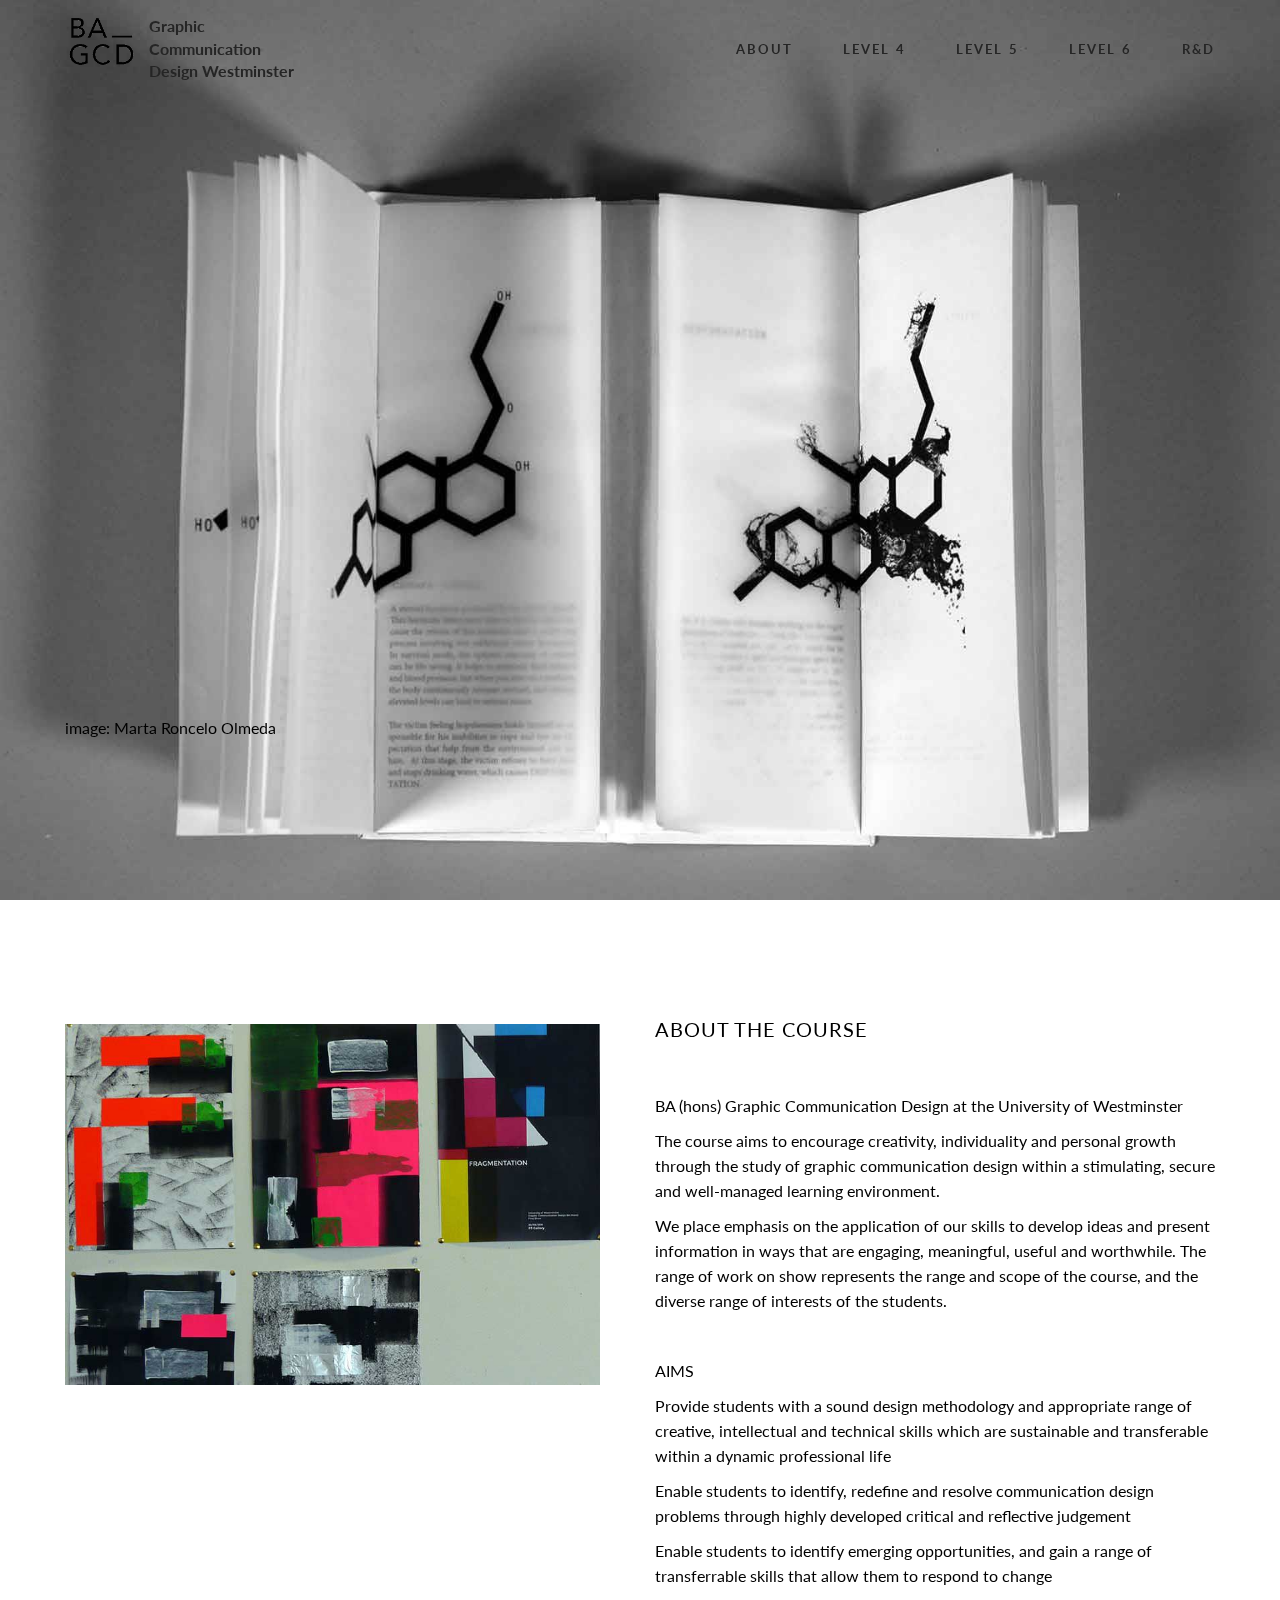
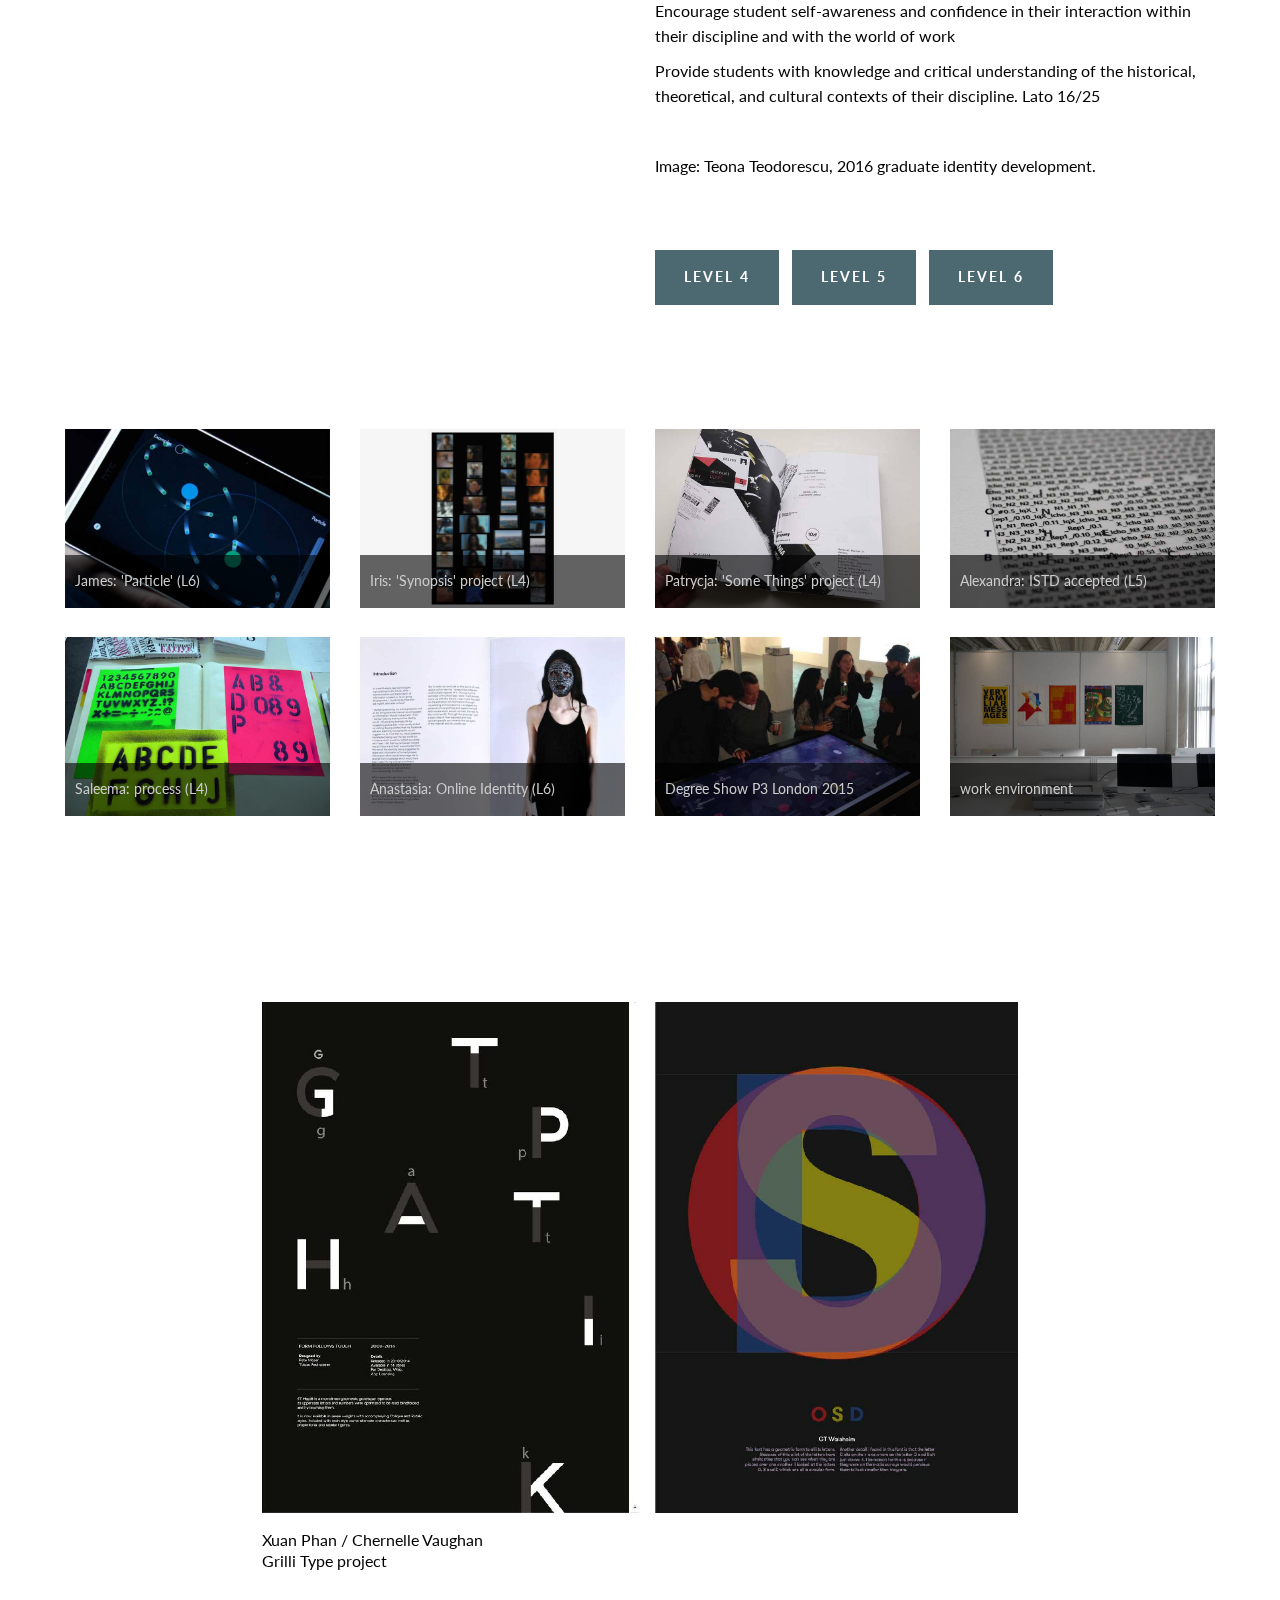
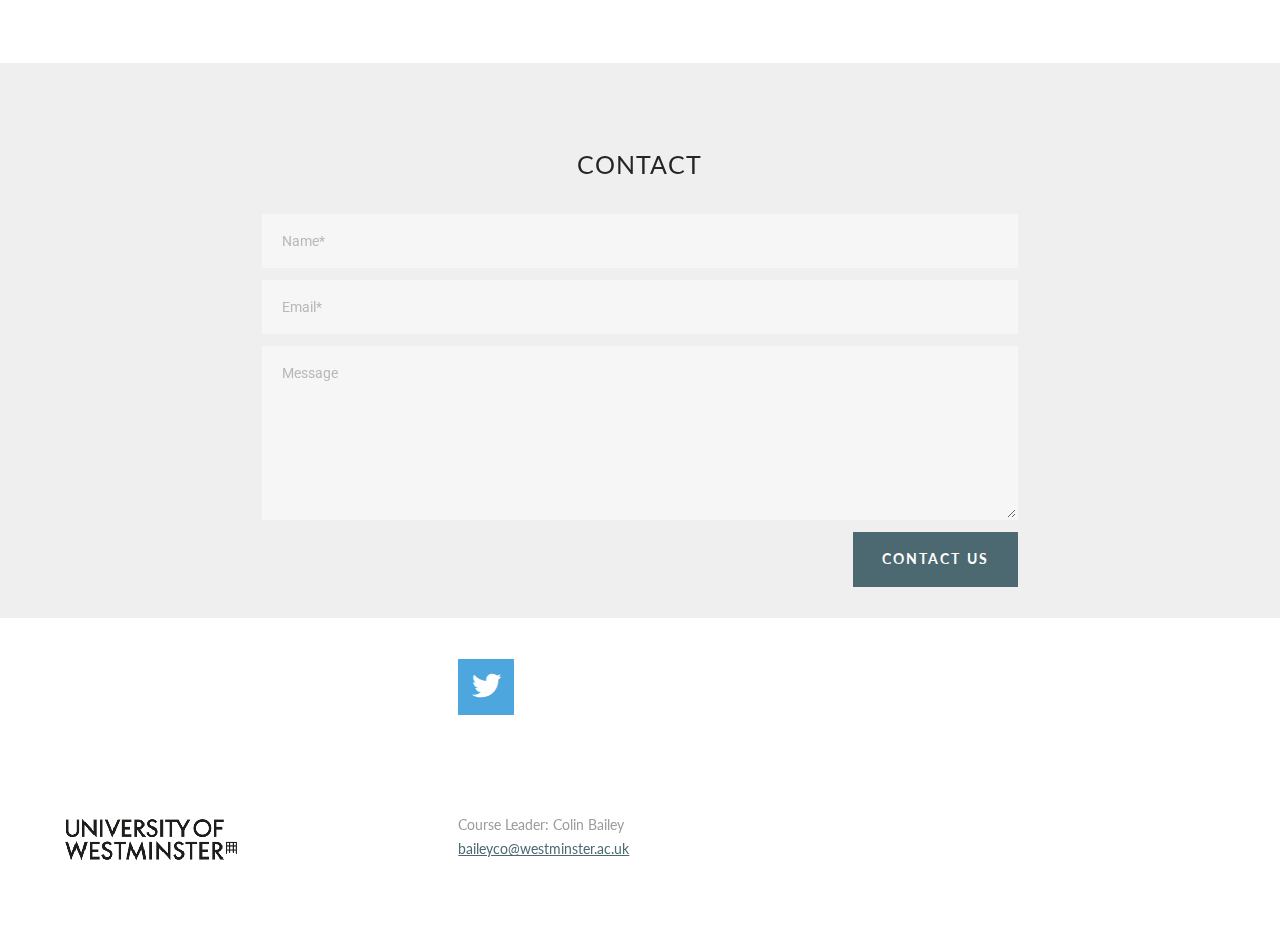
==== commit 0a128071: "Added files via upload" ====
--- a/index.html
+++ b/index.html
@@ -35,7 +35,7 @@
                 <div class="mbr-navbar__hamburger mbr-hamburger"><span class="mbr-hamburger__line"></span></div>
                 <div class="mbr-navbar__column mbr-navbar__menu">
                     <nav class="mbr-navbar__menu-box mbr-navbar__menu-box--inline-right">
-                        <div class="mbr-navbar__column"><ul class="mbr-navbar__items mbr-navbar__items--right mbr-buttons mbr-buttons--freeze mbr-buttons--right btn-decorator mbr-buttons--active mbr-buttons--only-links"><li class="mbr-navbar__item"><a class="mbr-buttons__link btn text-black" href="index.html">ABOUT</a></li><li class="mbr-navbar__item"><a class="mbr-buttons__link btn text-black" href="l4.html">LEVEL 4</a></li><li class="mbr-navbar__item"><a class="mbr-buttons__link btn text-black" href="l5.html">LEVEL 5</a></li> <li class="mbr-navbar__item"><a class="mbr-buttons__link btn text-black" href="l6.html">LEVEL 6</a></li> <li class="mbr-navbar__item"><a class="mbr-buttons__link btn text-black" href="rd.html">R&amp;D</a></li></ul></div>
+                        <div class="mbr-navbar__column"><ul class="mbr-navbar__items mbr-navbar__items--right mbr-buttons mbr-buttons--freeze mbr-buttons--right btn-decorator mbr-buttons--active mbr-buttons--only-links"><li class="mbr-navbar__item"><a class="mbr-buttons__link btn text-black" href="index.html#msg-box4-7">ABOUT</a></li><li class="mbr-navbar__item"><a class="mbr-buttons__link btn text-black" href="l4.html">LEVEL 4</a></li><li class="mbr-navbar__item"><a class="mbr-buttons__link btn text-black" href="l5.html">LEVEL 5</a></li> <li class="mbr-navbar__item"><a class="mbr-buttons__link btn text-black" href="l6.html">LEVEL 6</a></li> <li class="mbr-navbar__item"><a class="mbr-buttons__link btn text-black" href="rd.html">R&amp;D</a></li></ul></div>
                         
                     </nav>
                 </div>
@@ -44,8 +44,8 @@
     </div>
 </section>
 
-<section class="engine"><a rel="external" href="https://mobirise.com">easy website creator</a></section><section class="mbr-box mbr-section mbr-section--relative mbr-section--fixed-size mbr-section--full-height mbr-section--bg-adapted mbr-parallax-background" id="header2-1" style="background-image: url(assets/images/marta2-1600x1080-93.jpg);">
-    <div class="mbr-box__magnet mbr-box__magnet--sm-padding mbr-box__magnet--center-left mbr-after-navbar">
+<section class="engine"><a rel="external" href="https://mobirise.com">html page creator</a></section><section class="mbr-box mbr-section mbr-section--relative mbr-section--fixed-size mbr-section--full-height mbr-section--bg-adapted mbr-parallax-background mbr-after-navbar" id="header2-1" style="background-image: url(assets/images/marta2-1600x1080-93.jpg);">
+    <div class="mbr-box__magnet mbr-box__magnet--sm-padding mbr-box__magnet--center-left">
         
         <div class="mbr-box__container mbr-section__container container">
             <div class="mbr-box mbr-box--stretched"><div class="mbr-box__magnet mbr-box__magnet--center-left">
@@ -78,7 +78,7 @@
                         </div>
                     </div>
                     <div class="mbr-section__container mbr-section__container--middle">
-                        <div class="mbr-article mbr-article--auto-align mbr-article--wysiwyg"><p><br>BA (hons) Graphic Communication Design at the University of Westminster</p><p>The course aims to encourage creativity, individuality and personal growth through the study of graphic communication design within a stimulating, secure and well-managed learning environment.</p><p>We place emphasis on the application of our skills to develop ideas and present information in ways that are engaging, meaningful, useful and worthwhile. The range of work on show represents the range and scope of the course, and the diverse range of interests of the students.</p><p><br></p><p>AIMS</p><p>Provide students with a sound design methodology and appropriate range of creative, intellectual and technical skills which are sustainable and transferable within a dynamic professional life</p><p>Enable students to identify, redefine and resolve communication design problems through highly developed critical and reflective judgement</p><p>Enable students to identify emerging opportunities, and gain a range of transferrable skills that allow them to respond to change</p><p>Encourage student self-awareness and confidence in their interaction within their discipline and with the world of work</p><p>Provide students with knowledge and critical understanding of the historical, theoretical, and cultural contexts of their discipline.</p><p><br></p><p>Image: Teona Teodorescu, 2016 graduate identity development.</p><p><br></p></div>
+                        <div class="mbr-article mbr-article--auto-align mbr-article--wysiwyg"><p><br>BA (hons) Graphic Communication Design at the University of Westminster</p><p>The course aims to encourage creativity, individuality and personal growth through the study of graphic communication design within a stimulating, secure and well-managed learning environment.</p><p>We place emphasis on the application of our skills to develop ideas and present information in ways that are engaging, meaningful, useful and worthwhile. The range of work on show represents the range and scope of the course, and the diverse range of interests of the students.</p><p><br></p><p>AIMS</p><p>Provide students with a sound design methodology and appropriate range of creative, intellectual and technical skills which are sustainable and transferable within a dynamic professional life</p><p>Enable students to identify, redefine and resolve communication design problems through highly developed critical and reflective judgement</p><p>Enable students to identify emerging opportunities, and gain a range of transferrable skills that allow them to respond to change</p><p>Encourage student self-awareness and confidence in their interaction within their discipline and with the world of work</p><p>Provide students with knowledge and critical understanding of the historical, theoretical, and cultural contexts of their discipline. Lato 16/25</p><p><br></p><p>Image: Teona Teodorescu, 2016 graduate identity development.</p><p><br></p></div>
                     </div>
                     <div class="mbr-section__container">
                         <div class="mbr-buttons mbr-buttons--auto-align btn-inverse"><a class="mbr-buttons__btn btn btn-lg btn-primary" href="l4.html">LEVEL 4</a> <a class="mbr-buttons__btn btn btn-lg btn-primary" href="l5.html">LEVEL 5</a> <a class="mbr-buttons__btn btn btn-lg btn-primary" href="l6.html">LEVEL 6</a></div>
@@ -196,7 +196,7 @@
             <div class="modal-content">
                 <div class="modal-body">
                     <ol class="carousel-indicators">
-                        <li data-app-prevent-settings="" data-target="#lb-gallery1-7" data-slide-to="0"></li><li data-app-prevent-settings="" data-target="#lb-gallery1-7" data-slide-to="1"></li><li data-app-prevent-settings="" data-target="#lb-gallery1-7" data-slide-to="2"></li><li data-app-prevent-settings="" data-target="#lb-gallery1-7" data-slide-to="3"></li><li data-app-prevent-settings="" data-target="#lb-gallery1-7" data-slide-to="4"></li><li data-app-prevent-settings="" data-target="#lb-gallery1-7" data-slide-to="5"></li><li data-app-prevent-settings="" data-target="#lb-gallery1-7" data-slide-to="6"></li><li data-app-prevent-settings="" data-target="#lb-gallery1-7" class=" active" data-slide-to="7"></li>
+                        <li data-app-prevent-settings="" data-target="#lb-gallery1-7" data-slide-to="0"></li><li data-app-prevent-settings="" data-target="#lb-gallery1-7" data-slide-to="1"></li><li data-app-prevent-settings="" data-target="#lb-gallery1-7" data-slide-to="2"></li><li data-app-prevent-settings="" data-target="#lb-gallery1-7" data-slide-to="3"></li><li data-app-prevent-settings="" data-target="#lb-gallery1-7" data-slide-to="4"></li><li data-app-prevent-settings="" data-target="#lb-gallery1-7" class=" active" data-slide-to="5"></li><li data-app-prevent-settings="" data-target="#lb-gallery1-7" data-slide-to="6"></li><li data-app-prevent-settings="" data-target="#lb-gallery1-7" data-slide-to="7"></li>
                     </ol>
                     <div class="carousel-inner">
                         <div class="item">
@@ -209,11 +209,11 @@
                             <img alt="" src="assets/images/alexistd-800x540-54.jpg">
                         </div><div class="item">
                             <img alt="" src="assets/images/saleemaprocessstencil-800x540-22.jpg">
-                        </div><div class="item">
+                        </div><div class="item active">
                             <img alt="" src="assets/images/anastasiapi-800x540-24.jpg">
                         </div><div class="item">
                             <img alt="" src="assets/images/degshow15-800x540-47.jpg">
-                        </div><div class="item active">
+                        </div><div class="item">
                             <img alt="" src="assets/images/workenviromnent-800x540-55.jpg">
                         </div>
                     </div>
@@ -266,7 +266,7 @@
                             <div class="hide" data-form-alert-success="true">Thanks for filling out form!</div>
                         </div>
                         <form action="https://mobirise.com/" method="post" data-form-title="CONTACT">
-                            <input type="hidden" value="gMvo4QdtCMide9ZhENMxsbK1k91J0atS3qaeMkWPuwWqlPff/y3C12rnoiZN3r4/rlFLKgNiGXfws6RNGyEX9mCKpwgbhQ85m9BcsSRbCc3MCfDBtM5lZW5qMYWwCGmP" data-form-email="true">
+                            <input type="hidden" value="GHZ5ELj6E6C11SRUDnOeu4QV6DQq3r27NRy9sPO8Jhh+dUkYxvHjhXsBgsFe7tV6SpCz8jGvx4vhoZyCRiXj1+bGR8O/F8cC5gvNWKwvVSJEjlHISi2lqH5s+cd9PCsE" data-form-email="true">
                             <div class="form-group">
                                 <input type="text" class="form-control" name="name" required="" placeholder="Name*" data-form-field="Name">
                             </div>
@@ -294,7 +294,7 @@
             <div class="col-sm-4">
                 <h3 class="mbr-header__text"><span style="font-weight: normal;">FOLLOW US</span></h3>
             </div>
-            <div class="mbr-social-icons mbr-social-icons--style-1 col-sm-8"><a class="mbr-social-icons__icon socicon-bg-twitter" title="Twitter" target="_blank" href="https://twitter.com/mobirise"><i class="socicon socicon-twitter"></i></a> <a class="mbr-social-icons__icon socicon-bg-facebook" title="Facebook" target="_blank" href="https://www.facebook.com/pages/Mobirise/1616226671953247"><i class="socicon socicon-facebook"></i></a>         </div>
+            <div class="mbr-social-icons mbr-social-icons--style-1 col-sm-8"><a class="mbr-social-icons__icon socicon-bg-twitter" title="Twitter" target="_blank" href="https://twitter.com/BA_GCD"><i class="socicon socicon-twitter"></i></a>          </div>
         </div>
     </div>
 </section>
@@ -309,8 +309,7 @@
             <div class="col-sm-8">
                 <div class="row">
                     <div class="col-sm-4">
-                        <p class="mbr-contacts__text"></p><p><strong>GRAPHIC COMMUNICATION DESIGN WESTMINSTE</strong><br>
-Course Leader: Colin Bailey<br><a href="mailto: baileyco@westminster.ac.uk">baileyco@westminster.ac.uk</a></p><p></p>
+                        <p class="mbr-contacts__text"></p><p><span style="line-height: 1.7em;">Course Leader: Colin Bailey</span><br><a href="mailto: baileyco@westminster.ac.uk">baileyco@westminster.ac.uk</a></p><p></p>
                     </div>
                     <div class="col-sm-4">
                         <p class="mbr-contacts__text"></p>
--- a/assets/mobirise/css/mbr-additional.css
+++ b/assets/mobirise/css/mbr-additional.css
@@ -10,6 +10,7 @@
 
 
 
+
 #ext_menu-0 .mbr-brand__name {
   font-size: 16px;
 }
@@ -29,6 +30,7 @@
 #header2-1 P {
   font-size: 16px;
   color: #000000;
+  font-family: 'Lato', sans-serif;
 }
 #msg-box4-7 .mbr-header__text {
   color: #000000;
@@ -58,8 +60,22 @@
 #gallery1-7 SMALL {
   font-family: 'Lato', sans-serif;
 }
+#gallery1-7 .close {
+  border: none !important;
+}
+#gallery1-7 .carousel-control {
+  border: none !important;
+}
+#gallery1-7 .carousel-indicators {
+  visibility: hidden;
+}
+#gallery1-7 .mbr-gallery .modal .close .carousel-control {
+  background-color: rgba(0, 0, 0, 0.4) !important;
+}
 #image2-7 SMALL {
   font-family: 'Lato', sans-serif;
+  font-size: 16px;
+  color: #000000;
 }
 #form1-8 .mbr-header__text {
   font-family: 'Lato', sans-serif;
@@ -73,9 +89,208 @@
 #social-buttons2-10 .mbr-header__text {
   font-family: 'Lato', sans-serif;
 }
+#social-buttons2-10 .mbr-header__text SPAN {
+  color: #ffffff;
+}
 #social-buttons2-10 h3 {
   letter-spacing: 1px;
 }
 #contacts1-9 P {
   font-family: 'Lato', sans-serif;
 }
+
+
+
+
+
+
+
+#ext_menu-0 .mbr-brand__name {
+  font-size: 16px;
+}
+#ext_menu-0.mbr-navbar--stuck .mbr-navbar__section {
+  background: #efefef;
+}
+#ext_menu-0 .mbr-navbar__hamburger {
+  color: #000000;
+}
+#ext_menu-0 .mbr-brand__name a {
+  font-family: 'Lato', sans-serif;
+  font-size: 16px;
+}
+#ext_menu-0 .mbr-navbar__items a {
+  font-family: 'Lato', sans-serif;
+}
+#header4-11 P {
+  font-family: 'Lato', sans-serif;
+  color: #ffffff;
+  font-size: 16px;
+}
+#msg-box4-10 .mbr-header__text {
+  color: #000000;
+  font-family: 'Lato', sans-serif;
+}
+#msg-box4-10 .mbr-header__subtext {
+  color: #ffffff;
+}
+#msg-box4-10 .mbr-article {
+  color: #ffffff;
+}
+#msg-box4-10 .mbr-article P {
+  color: #000000;
+  font-family: 'Lato', sans-serif;
+  font-size: 16px;
+}
+#msg-box4-10 h3 {
+  letter-spacing: 1px;
+}
+#msg-box4-10 p {
+  line-height: 25px;
+}
+#slider-14 P {
+  font-size: 16px;
+  font-family: 'Lato', sans-serif;
+  color: #000000;
+}
+#contacts1-9 P {
+  font-family: 'Lato', sans-serif;
+}
+
+
+
+
+
+
+
+#ext_menu-0 .mbr-brand__name {
+  font-size: 16px;
+}
+#ext_menu-0.mbr-navbar--stuck .mbr-navbar__section {
+  background: #efefef;
+}
+#ext_menu-0 .mbr-navbar__hamburger {
+  color: #000000;
+}
+#ext_menu-0 .mbr-brand__name a {
+  font-family: 'Lato', sans-serif;
+  font-size: 16px;
+}
+#ext_menu-0 .mbr-navbar__items a {
+  font-family: 'Lato', sans-serif;
+}
+#header1-17 P {
+  font-family: 'Lato', sans-serif;
+  font-size: 17px;
+  color: #000000;
+  text-align: left;
+}
+#msg-box4-15 .mbr-header__text {
+  color: #000000;
+  font-family: 'Lato', sans-serif;
+}
+#msg-box4-15 .mbr-header__subtext {
+  color: #ffffff;
+}
+#msg-box4-15 .mbr-article {
+  color: #ffffff;
+}
+#msg-box4-15 .mbr-article P {
+  color: #000000;
+  font-family: 'Lato', sans-serif;
+}
+#msg-box4-15 h3 {
+  letter-spacing: 1px;
+}
+#msg-box4-15 p {
+  line-height: 25px;
+}
+#slider2-19 P {
+  font-family: 'Lato', sans-serif;
+  color: #000000;
+  font-size: 17px;
+}
+#header3-23 H3 {
+  color: #ffffff;
+}
+#contacts1-9 P {
+  font-family: 'Lato', sans-serif;
+}
+
+
+
+
+
+
+
+
+
+#ext_menu-0 .mbr-brand__name {
+  font-size: 16px;
+}
+#ext_menu-0.mbr-navbar--stuck .mbr-navbar__section {
+  background: #efefef;
+}
+#ext_menu-0 .mbr-navbar__hamburger {
+  color: #000000;
+}
+#ext_menu-0 .mbr-brand__name a {
+  font-family: 'Lato', sans-serif;
+  font-size: 16px;
+}
+#ext_menu-0 .mbr-navbar__items a {
+  font-family: 'Lato', sans-serif;
+}
+#header1-28 P {
+  font-size: 16px;
+  font-family: 'Lato', sans-serif;
+  color: #e25041;
+}
+#msg-box4-25 .mbr-header__text {
+  color: #000000;
+  font-family: 'Lato', sans-serif;
+}
+#msg-box4-25 .mbr-header__subtext {
+  color: #ffffff;
+}
+#msg-box4-25 .mbr-article {
+  color: #ffffff;
+}
+#msg-box4-25 .mbr-article P {
+  font-family: 'Lato', sans-serif;
+  color: #000000;
+  font-size: 16px;
+}
+#msg-box4-25 h3 {
+  letter-spacing: 1px;
+}
+#msg-box4-25 p {
+  line-height: 25px;
+}
+#msg-box5-29 .mbr-header__text {
+  color: #000000;
+  font-family: 'Lato', sans-serif;
+}
+#msg-box5-29 .mbr-header__subtext {
+  color: #ffffff;
+}
+#msg-box5-29 .mbr-article {
+  color: #ffffff;
+}
+#msg-box5-29 .mbr-article P {
+  font-family: 'Lato', sans-serif;
+  font-size: 16px;
+  color: #000000;
+}
+#msg-box5-29 h3 {
+  letter-spacing: 1px;
+}
+#msg-box5-29 p {
+  line-height: 25px;
+}
+#slider2-30 P {
+  font-family: 'Lato', sans-serif;
+  font-size: 16px;
+}
+#contacts1-9 P {
+  font-family: 'Lato', sans-serif;
+}
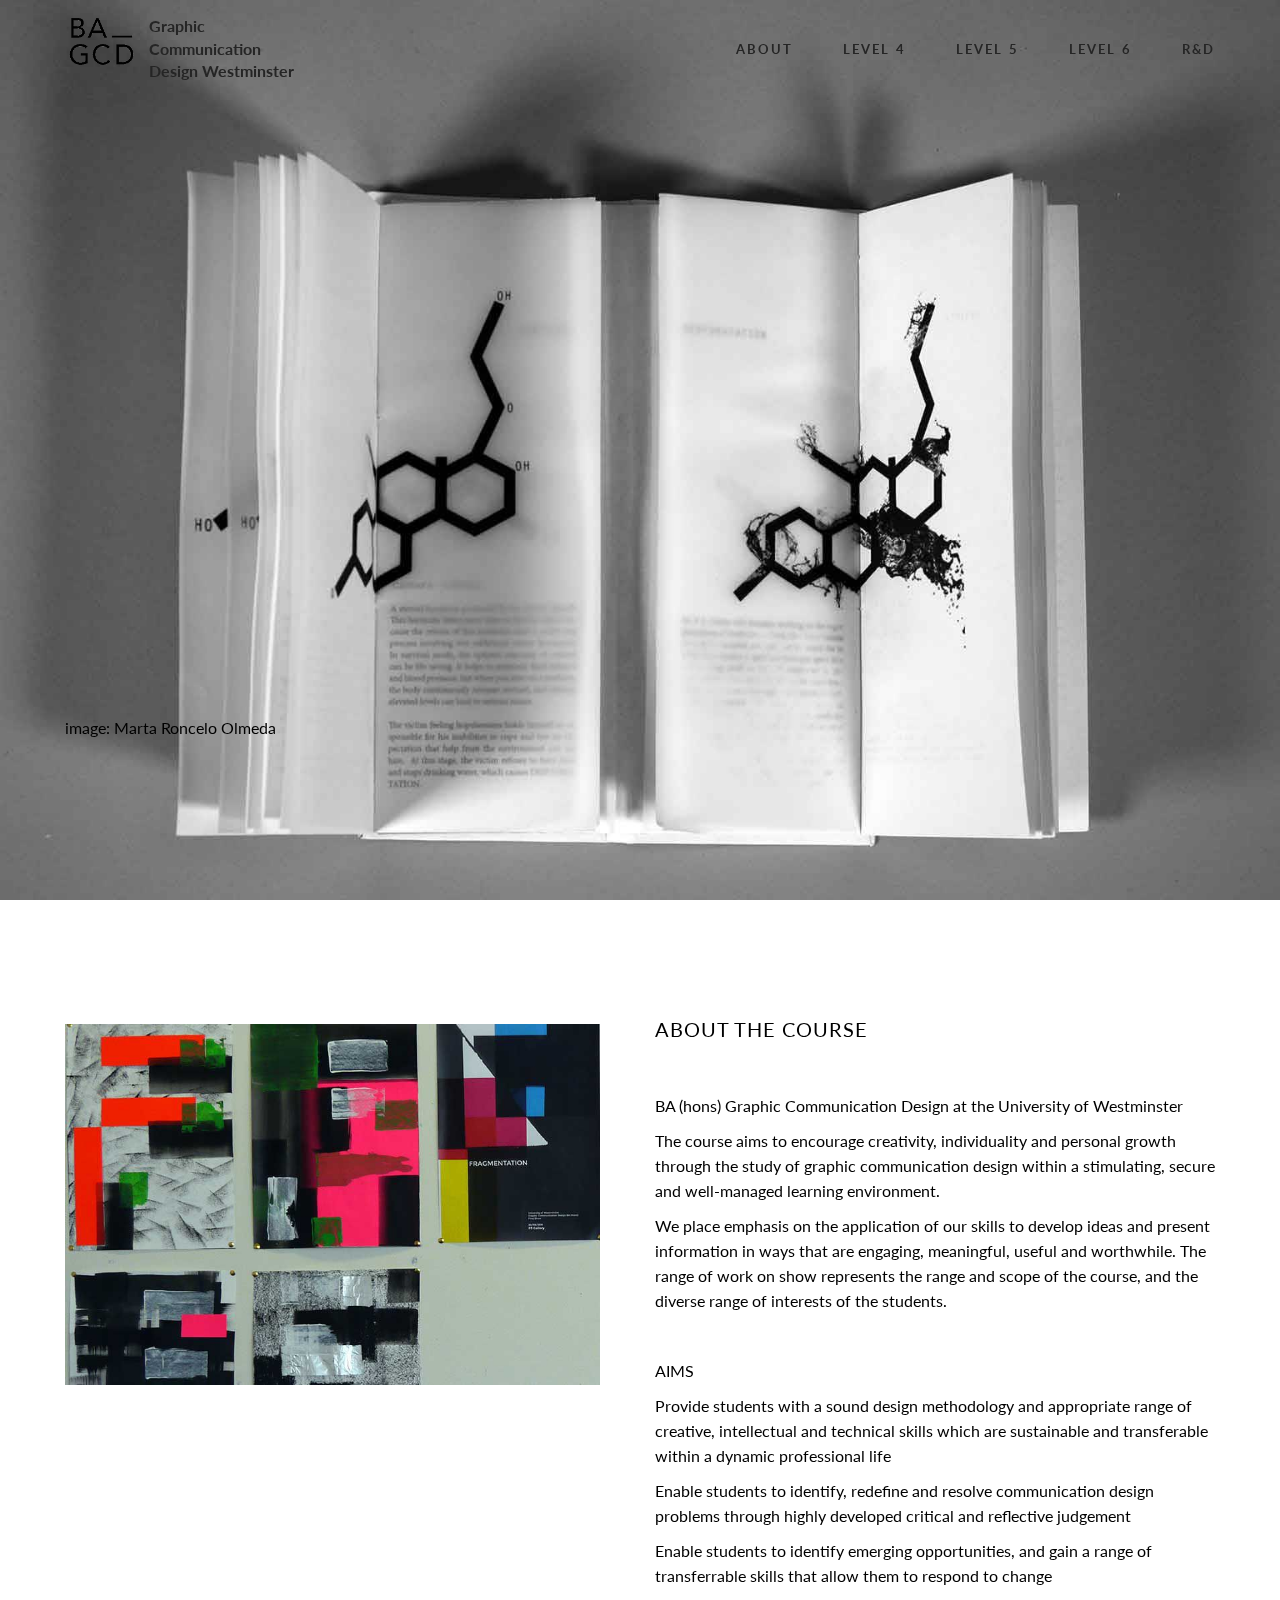
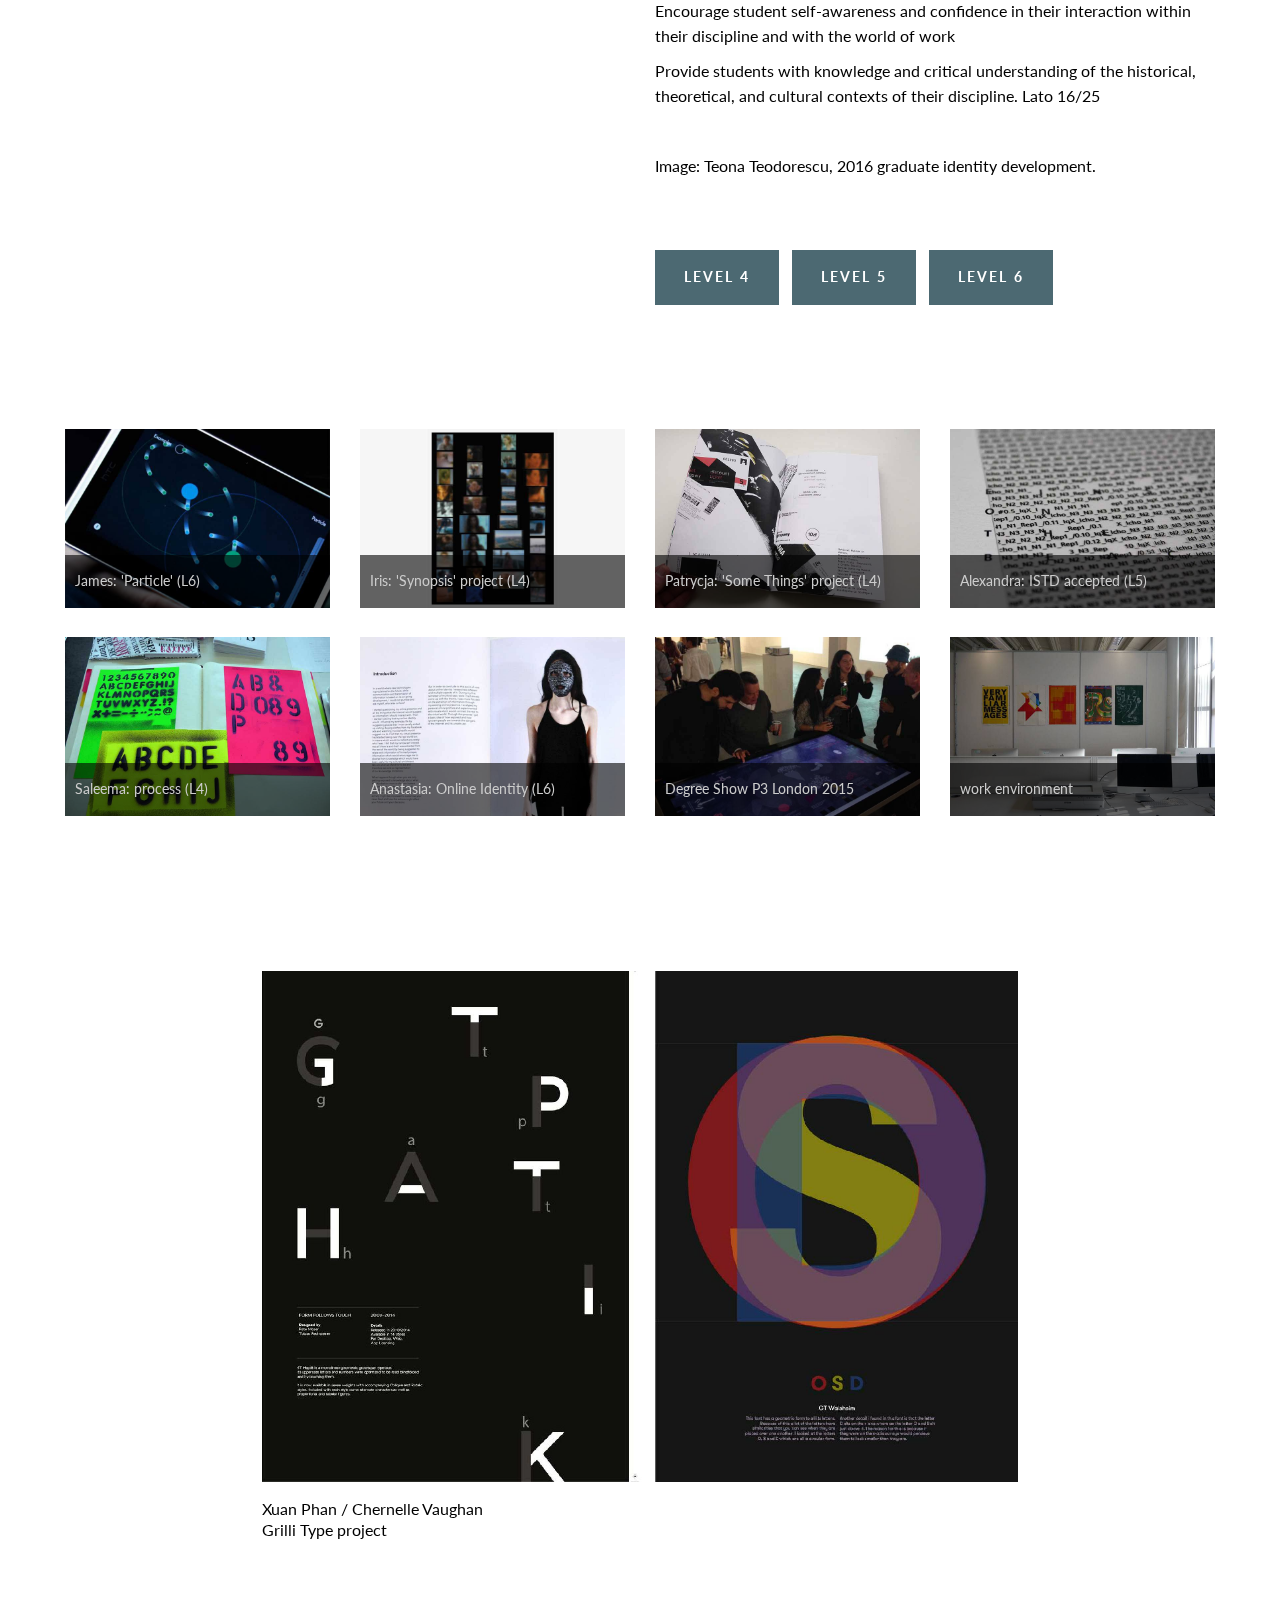
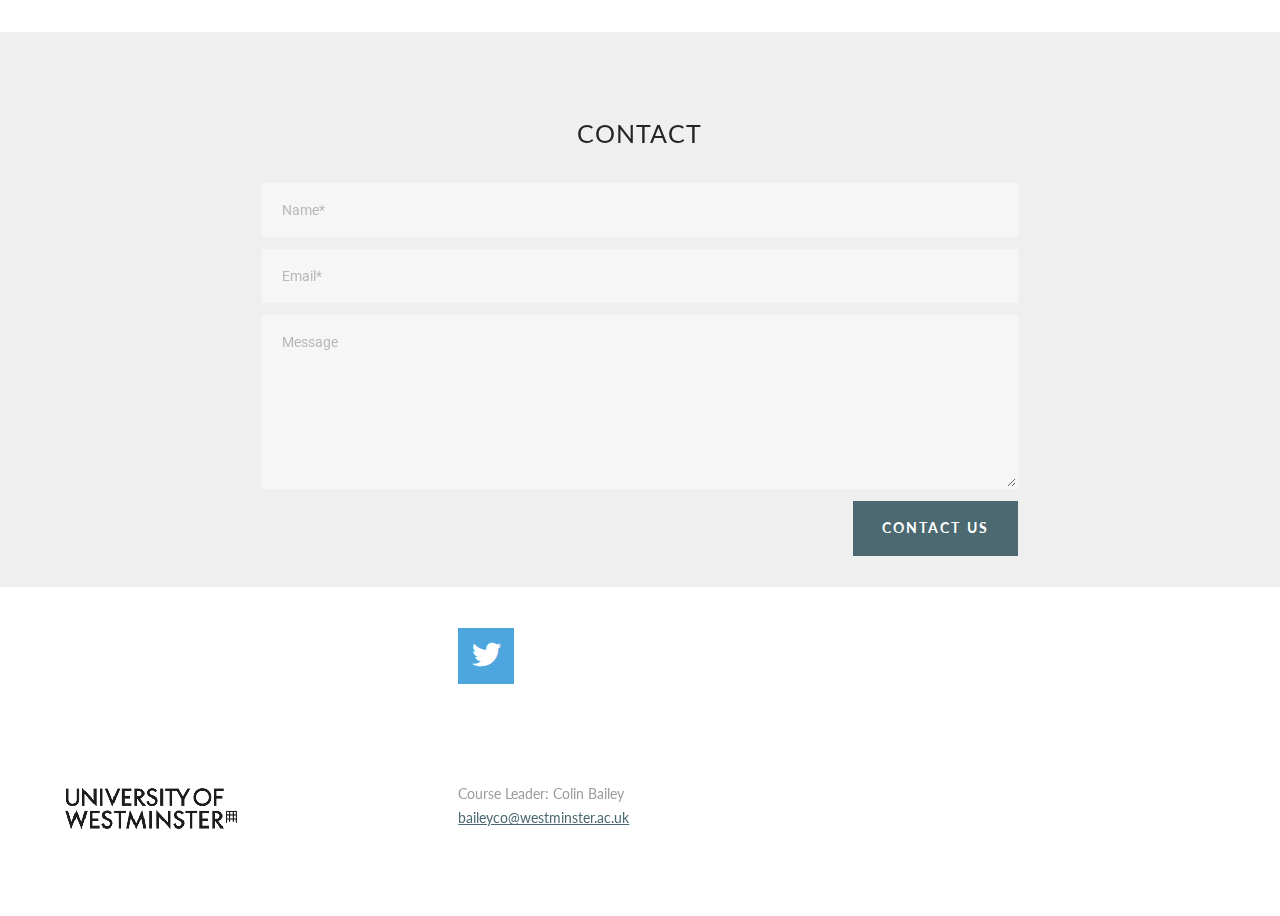
==== commit e48276a6: "Added files via upload" ====
--- a/index.html
+++ b/index.html
@@ -44,7 +44,7 @@
     </div>
 </section>
 
-<section class="engine"><a rel="external" href="https://mobirise.com">html page creator</a></section><section class="mbr-box mbr-section mbr-section--relative mbr-section--fixed-size mbr-section--full-height mbr-section--bg-adapted mbr-parallax-background mbr-after-navbar" id="header2-1" style="background-image: url(assets/images/marta2-1600x1080-93.jpg);">
+<section class="engine"><a rel="external" href="https://mobirise.com">website creator</a></section><section class="mbr-box mbr-section mbr-section--relative mbr-section--fixed-size mbr-section--full-height mbr-section--bg-adapted mbr-parallax-background mbr-after-navbar" id="header2-1" style="background-image: url(assets/images/marta2-1600x1080-93.jpg);">
     <div class="mbr-box__magnet mbr-box__magnet--sm-padding mbr-box__magnet--center-left">
         
         <div class="mbr-box__container mbr-section__container container">
@@ -92,7 +92,7 @@
 
 <section class="mbr-gallery mbr-section mbr-section--no-padding" id="gallery1-7" style="background-color: rgb(255, 255, 255);">
     <!-- Gallery -->
-    <div class=" container mbr-gallery-layout-default" style="padding-top: 93px; padding-bottom: 93px;">
+    <div class=" container mbr-gallery-layout-default" style="padding-top: 93px; padding-bottom: 62px;">
         <div>
             <div class="row mbr-gallery-row">
                 
@@ -266,7 +266,7 @@
                             <div class="hide" data-form-alert-success="true">Thanks for filling out form!</div>
                         </div>
                         <form action="https://mobirise.com/" method="post" data-form-title="CONTACT">
-                            <input type="hidden" value="GHZ5ELj6E6C11SRUDnOeu4QV6DQq3r27NRy9sPO8Jhh+dUkYxvHjhXsBgsFe7tV6SpCz8jGvx4vhoZyCRiXj1+bGR8O/F8cC5gvNWKwvVSJEjlHISi2lqH5s+cd9PCsE" data-form-email="true">
+                            <input type="hidden" value="aJxCPoKbqIZToIQV/kSxM8K67Ud4+EtmLLFxHVmrCfUbYHE3Poew4xnVs13cIZrl84QVUiBBDHxz7XfvxGtou7hsAnpvUwoV31/ESeL9xKnyJsFeDgeqJ0uujVsdtiyc" data-form-email="true">
                             <div class="form-group">
                                 <input type="text" class="form-control" name="name" required="" placeholder="Name*" data-form-field="Name">
                             </div>
--- a/assets/mobirise/css/mbr-additional.css
+++ b/assets/mobirise/css/mbr-additional.css
@@ -223,7 +223,6 @@
 
 
 
-
 #ext_menu-0 .mbr-brand__name {
   font-size: 16px;
 }
@@ -243,7 +242,7 @@
 #header1-28 P {
   font-size: 16px;
   font-family: 'Lato', sans-serif;
-  color: #e25041;
+  color: #ffffff;
 }
 #msg-box4-25 .mbr-header__text {
   color: #000000;
@@ -287,10 +286,6 @@
 #msg-box5-29 p {
   line-height: 25px;
 }
-#slider2-30 P {
-  font-family: 'Lato', sans-serif;
-  font-size: 16px;
-}
-#contacts1-9 P {
-  font-family: 'Lato', sans-serif;
-}
+#contacts1-9 P {
+  font-family: 'Lato', sans-serif;
+}
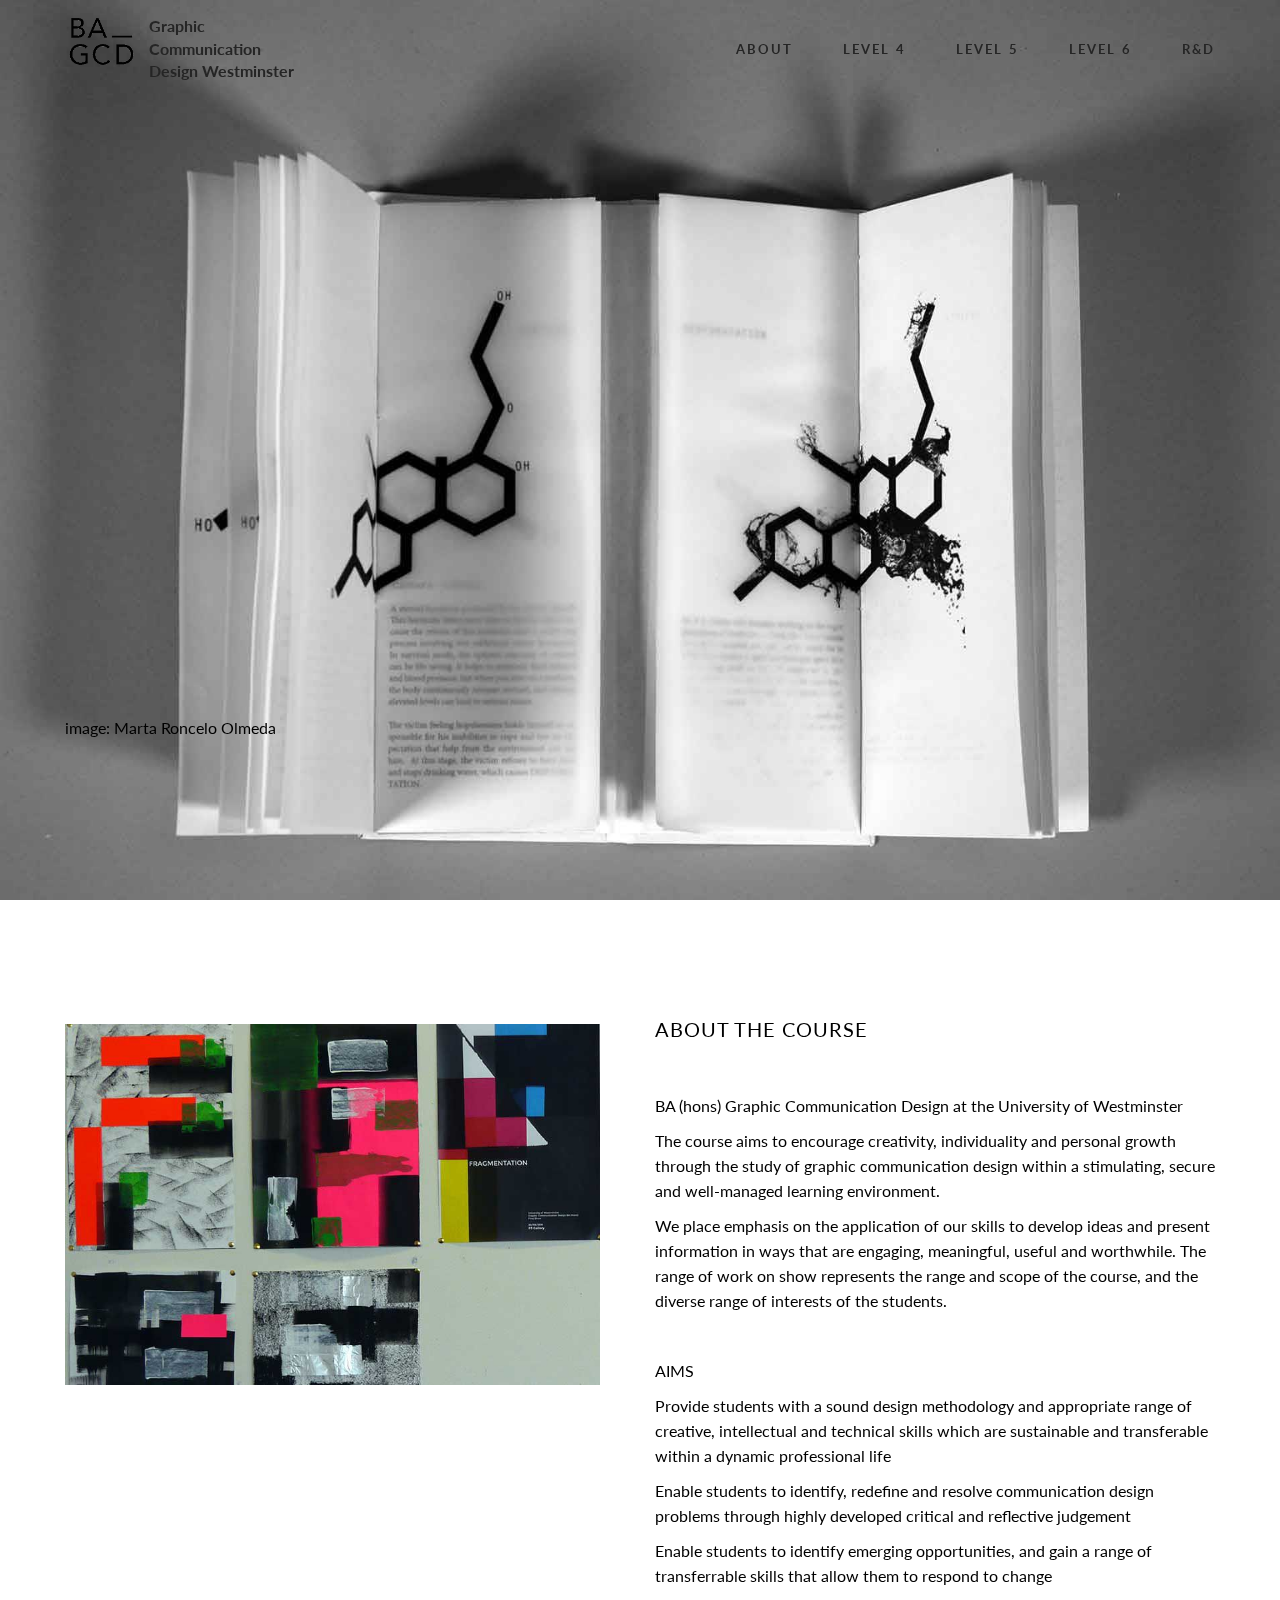
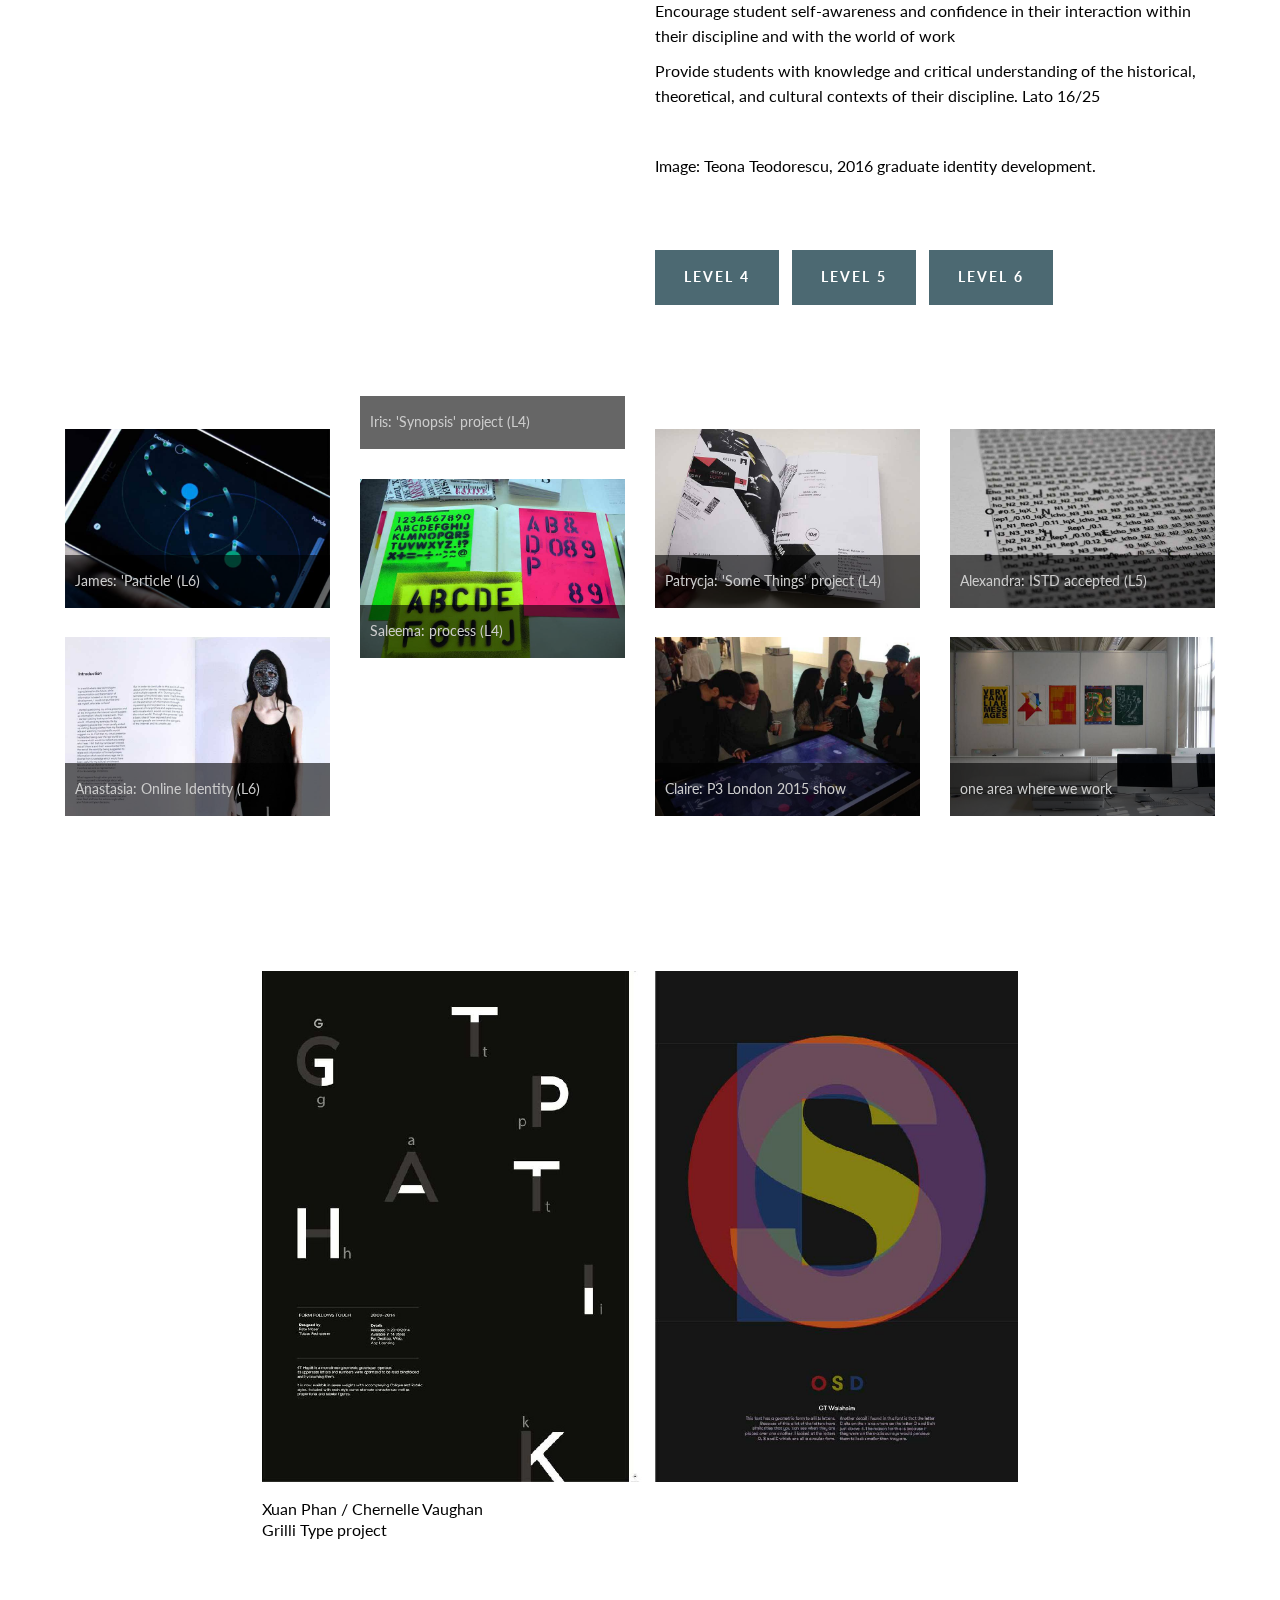
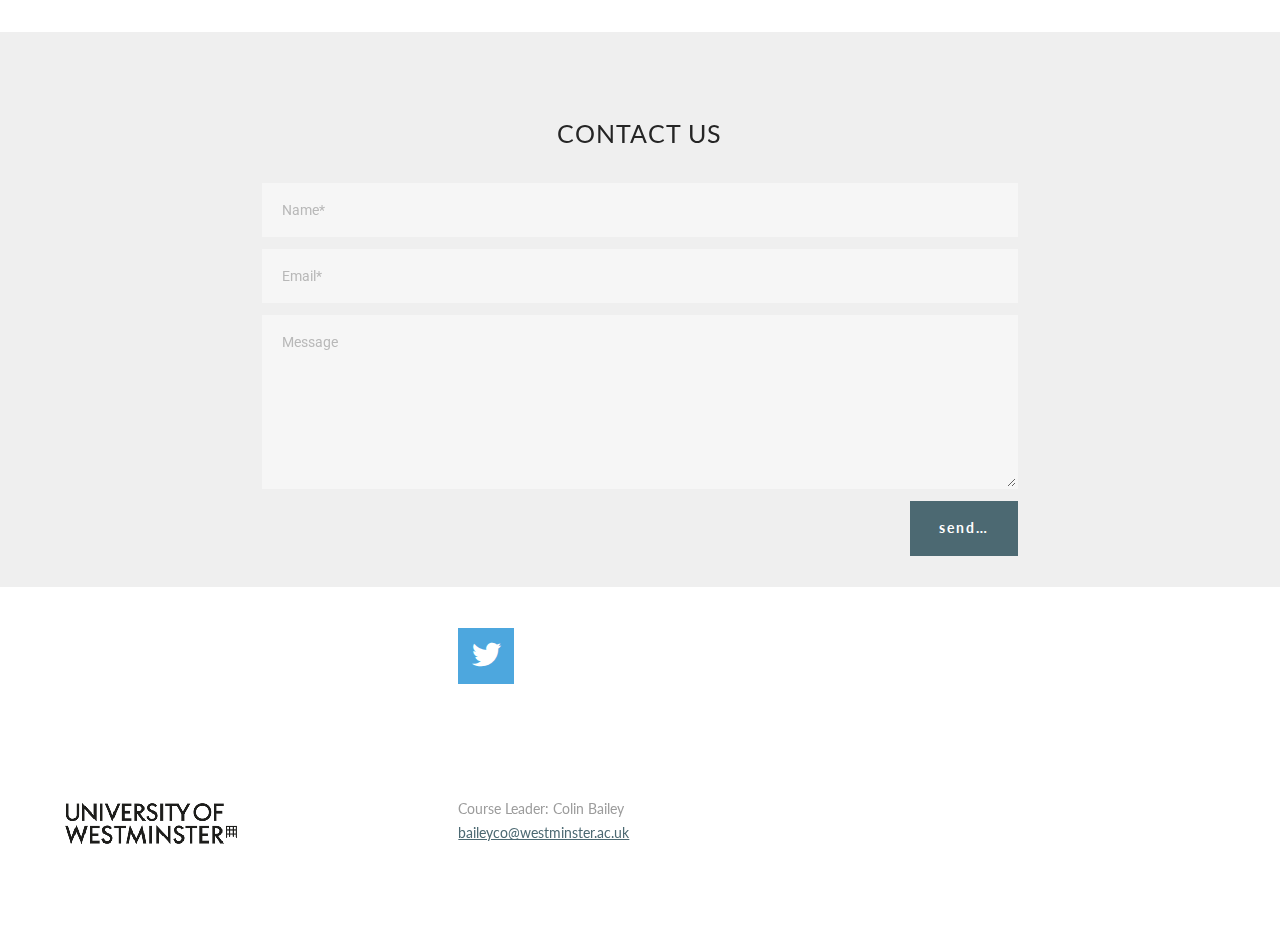
==== commit 12f34bb5: "Added files via upload" ====
--- a/index.html
+++ b/index.html
@@ -28,7 +28,7 @@
             <div class="mbr-navbar__container">
                 <div class="mbr-navbar__column mbr-navbar__column--s mbr-navbar__brand">
                     <span class="mbr-navbar__brand-link mbr-brand mbr-brand--inline">
-                        <span class="mbr-brand__logo"><a href="index.com"><img src="assets/images/bagcd-logo-128-blacktrans-128x128-52.png" class="mbr-navbar__brand-img mbr-brand__img" alt="Mobirise"></a></span>
+                        <span class="mbr-brand__logo"><a href="index.html"><img src="assets/images/bagcd-logo-128-blacktrans-128x128-52.png" class="mbr-navbar__brand-img mbr-brand__img" alt="Mobirise"></a></span>
                         <span class="mbr-brand__name"><a class="mbr-brand__name text-black" href="index.html">Graphic Communication Design Westminster</a></span>
                     </span>
                 </div>
@@ -44,7 +44,7 @@
     </div>
 </section>
 
-<section class="engine"><a rel="external" href="https://mobirise.com">website creator</a></section><section class="mbr-box mbr-section mbr-section--relative mbr-section--fixed-size mbr-section--full-height mbr-section--bg-adapted mbr-parallax-background mbr-after-navbar" id="header2-1" style="background-image: url(assets/images/marta2-1600x1080-93.jpg);">
+<section class="engine"><a rel="external" href="https://mobirise.com">website creator software</a></section><section class="mbr-box mbr-section mbr-section--relative mbr-section--fixed-size mbr-section--full-height mbr-section--bg-adapted mbr-parallax-background mbr-after-navbar" id="header2-1" style="background-image: url(assets/images/marta2-1600x1080-93.jpg);">
     <div class="mbr-box__magnet mbr-box__magnet--sm-padding mbr-box__magnet--center-left">
         
         <div class="mbr-box__container mbr-section__container container">
@@ -115,7 +115,7 @@
                     </figcaption>
 
                     <a href="#lb-gallery1-7" data-slide-to="1" data-toggle="modal">
-                        <img alt="" src="assets/images/irissynopsis-800x540-42-800x540-83.jpg">
+                        <img alt="" src="assets/images/iris2-800x540-90-800x540-17.jpg">
                         <span class="icon glyphicon glyphicon-zoom-in"></span>
                     </a>              
                 </div><div class="col-lg-3 col-md-4 col-sm-6 col-xs-12 mbr-gallery-item">
@@ -166,7 +166,7 @@
 
                      <figcaption class="mbr-figure__caption mbr-figure__caption--std-grid">
                         <div class="mbr-caption-background"></div>
-                        <small class="mbr-figure__caption-small">Degree Show P3 London 2015</small>
+                        <small class="mbr-figure__caption-small">Claire: P3 London 2015 show</small>
                     </figcaption>
 
                     <a href="#lb-gallery1-7" data-slide-to="6" data-toggle="modal">
@@ -177,7 +177,7 @@
 
                      <figcaption class="mbr-figure__caption mbr-figure__caption--std-grid">
                         <div class="mbr-caption-background"></div>
-                        <small class="mbr-figure__caption-small">work environment</small>
+                        <small class="mbr-figure__caption-small">one area where we work</small>
                     </figcaption>
 
                     <a href="#lb-gallery1-7" data-slide-to="7" data-toggle="modal">
@@ -196,20 +196,20 @@
             <div class="modal-content">
                 <div class="modal-body">
                     <ol class="carousel-indicators">
-                        <li data-app-prevent-settings="" data-target="#lb-gallery1-7" data-slide-to="0"></li><li data-app-prevent-settings="" data-target="#lb-gallery1-7" data-slide-to="1"></li><li data-app-prevent-settings="" data-target="#lb-gallery1-7" data-slide-to="2"></li><li data-app-prevent-settings="" data-target="#lb-gallery1-7" data-slide-to="3"></li><li data-app-prevent-settings="" data-target="#lb-gallery1-7" data-slide-to="4"></li><li data-app-prevent-settings="" data-target="#lb-gallery1-7" class=" active" data-slide-to="5"></li><li data-app-prevent-settings="" data-target="#lb-gallery1-7" data-slide-to="6"></li><li data-app-prevent-settings="" data-target="#lb-gallery1-7" data-slide-to="7"></li>
+                        <li data-app-prevent-settings="" data-target="#lb-gallery1-7" data-slide-to="0"></li><li data-app-prevent-settings="" data-target="#lb-gallery1-7" class=" active" data-slide-to="1"></li><li data-app-prevent-settings="" data-target="#lb-gallery1-7" data-slide-to="2"></li><li data-app-prevent-settings="" data-target="#lb-gallery1-7" data-slide-to="3"></li><li data-app-prevent-settings="" data-target="#lb-gallery1-7" data-slide-to="4"></li><li data-app-prevent-settings="" data-target="#lb-gallery1-7" data-slide-to="5"></li><li data-app-prevent-settings="" data-target="#lb-gallery1-7" data-slide-to="6"></li><li data-app-prevent-settings="" data-target="#lb-gallery1-7" data-slide-to="7"></li>
                     </ol>
                     <div class="carousel-inner">
                         <div class="item">
                             <img alt="" src="assets/images/jamesparticle-800x540-40.jpg">
-                        </div><div class="item">
-                            <img alt="" src="assets/images/irissynopsis-800x540-42.jpg">
+                        </div><div class="item active">
+                            <img alt="" src="assets/images/iris2-800x540-90.jpg">
                         </div><div class="item">
                             <img alt="" src="assets/images/patrycja-tickets1-800x540-97.jpg">
                         </div><div class="item">
                             <img alt="" src="assets/images/alexistd-800x540-54.jpg">
                         </div><div class="item">
                             <img alt="" src="assets/images/saleemaprocessstencil-800x540-22.jpg">
-                        </div><div class="item active">
+                        </div><div class="item">
                             <img alt="" src="assets/images/anastasiapi-800x540-24.jpg">
                         </div><div class="item">
                             <img alt="" src="assets/images/degshow15-800x540-47.jpg">
@@ -260,13 +260,13 @@
                 <div class="row">
                     <div class="col-sm-8 col-sm-offset-2" data-form-type="formoid">
                         <div class="mbr-header mbr-header--center mbr-header--std-padding">
-                            <h2 class="mbr-header__text"><span style="font-weight: normal;">CONTACT</span></h2>
+                            <h2 class="mbr-header__text"><span style="font-weight: normal;">CONTACT US</span></h2>
                         </div>
                         <div data-form-alert="true">
                             <div class="hide" data-form-alert-success="true">Thanks for filling out form!</div>
                         </div>
-                        <form action="https://mobirise.com/" method="post" data-form-title="CONTACT">
-                            <input type="hidden" value="aJxCPoKbqIZToIQV/kSxM8K67Ud4+EtmLLFxHVmrCfUbYHE3Poew4xnVs13cIZrl84QVUiBBDHxz7XfvxGtou7hsAnpvUwoV31/ESeL9xKnyJsFeDgeqJ0uujVsdtiyc" data-form-email="true">
+                        <form action="https://mobirise.com/" method="post" data-form-title="CONTACT US">
+                            <input type="hidden" value="XG1vvCPc10j/L7uELjxitDzMxhMwZX9QLzqaLE72xc+uBkbXbi0KvMB0LNwkPBnvkVVD+M+GmElXECd4OsJVvIV7DRGQdcu5WbZKj9e6P9zxsCPRoWPxNALi63KiogM1" data-form-email="true">
                             <div class="form-group">
                                 <input type="text" class="form-control" name="name" required="" placeholder="Name*" data-form-field="Name">
                             </div>
@@ -277,7 +277,7 @@
                             <div class="form-group">
                                 <textarea class="form-control" name="message" rows="7" placeholder="Message" data-form-field="Message"></textarea>
                             </div>
-                            <div class="mbr-buttons mbr-buttons--right"><button type="submit" class="mbr-buttons__btn btn btn-lg btn-primary">CONTACT US</button></div>
+                            <div class="mbr-buttons mbr-buttons--right"><button type="submit" class="mbr-buttons__btn btn btn-lg btn-primary">send…</button></div>
                         </form>
                     </div>
                 </div>
@@ -302,7 +302,7 @@
 <section class="mbr-section mbr-section--relative mbr-section--fixed-size" id="contacts1-9" style="background-color: rgb(255, 255, 255);">
     
     <div class="mbr-section__container container">
-        <div class="mbr-contacts mbr-contacts--wysiwyg row" style="padding-top: 45px; padding-bottom: 60px;">
+        <div class="mbr-contacts mbr-contacts--wysiwyg row" style="padding-top: 60px; padding-bottom: 60px;">
             <div class="col-sm-4">
                 <div><img src="assets/images/uow-logo-aw-final-black-119h-503x119-21.png" class="mbr-contacts__img mbr-contacts__img--left"></div>
             </div>
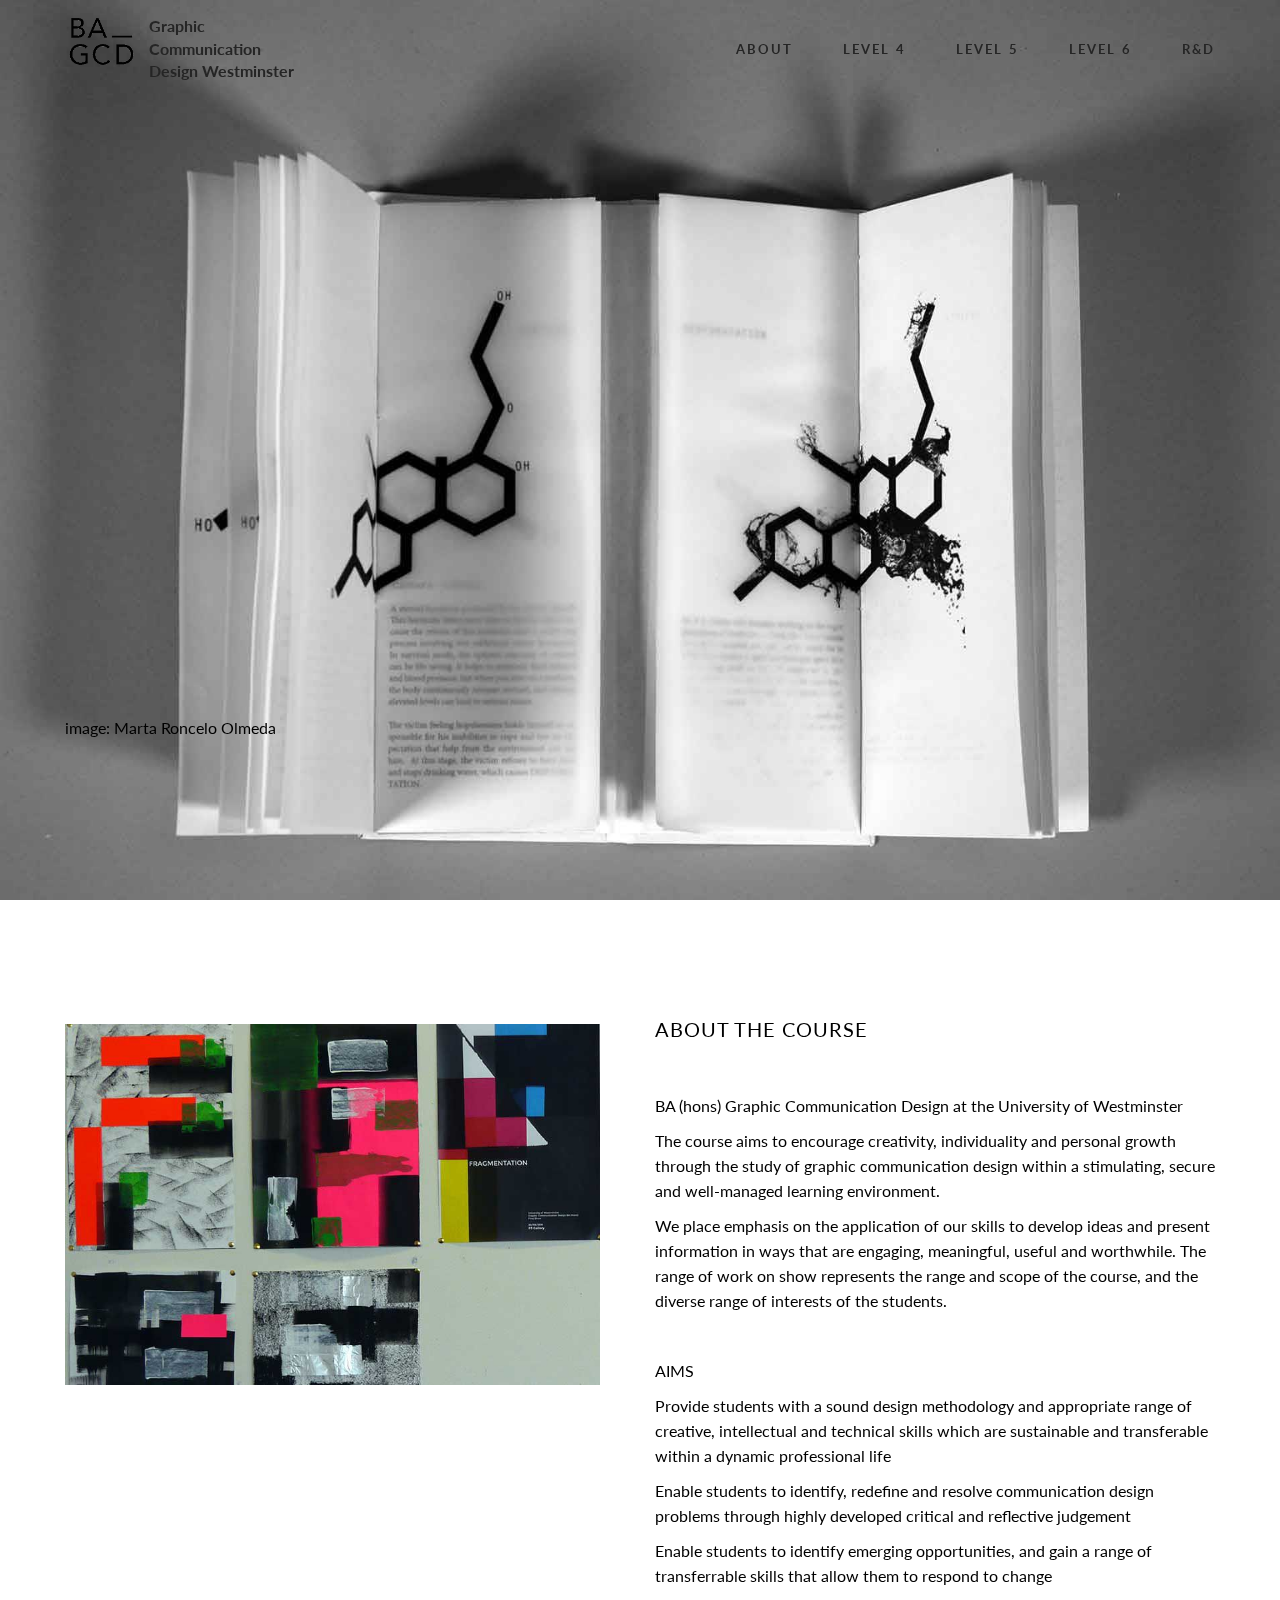
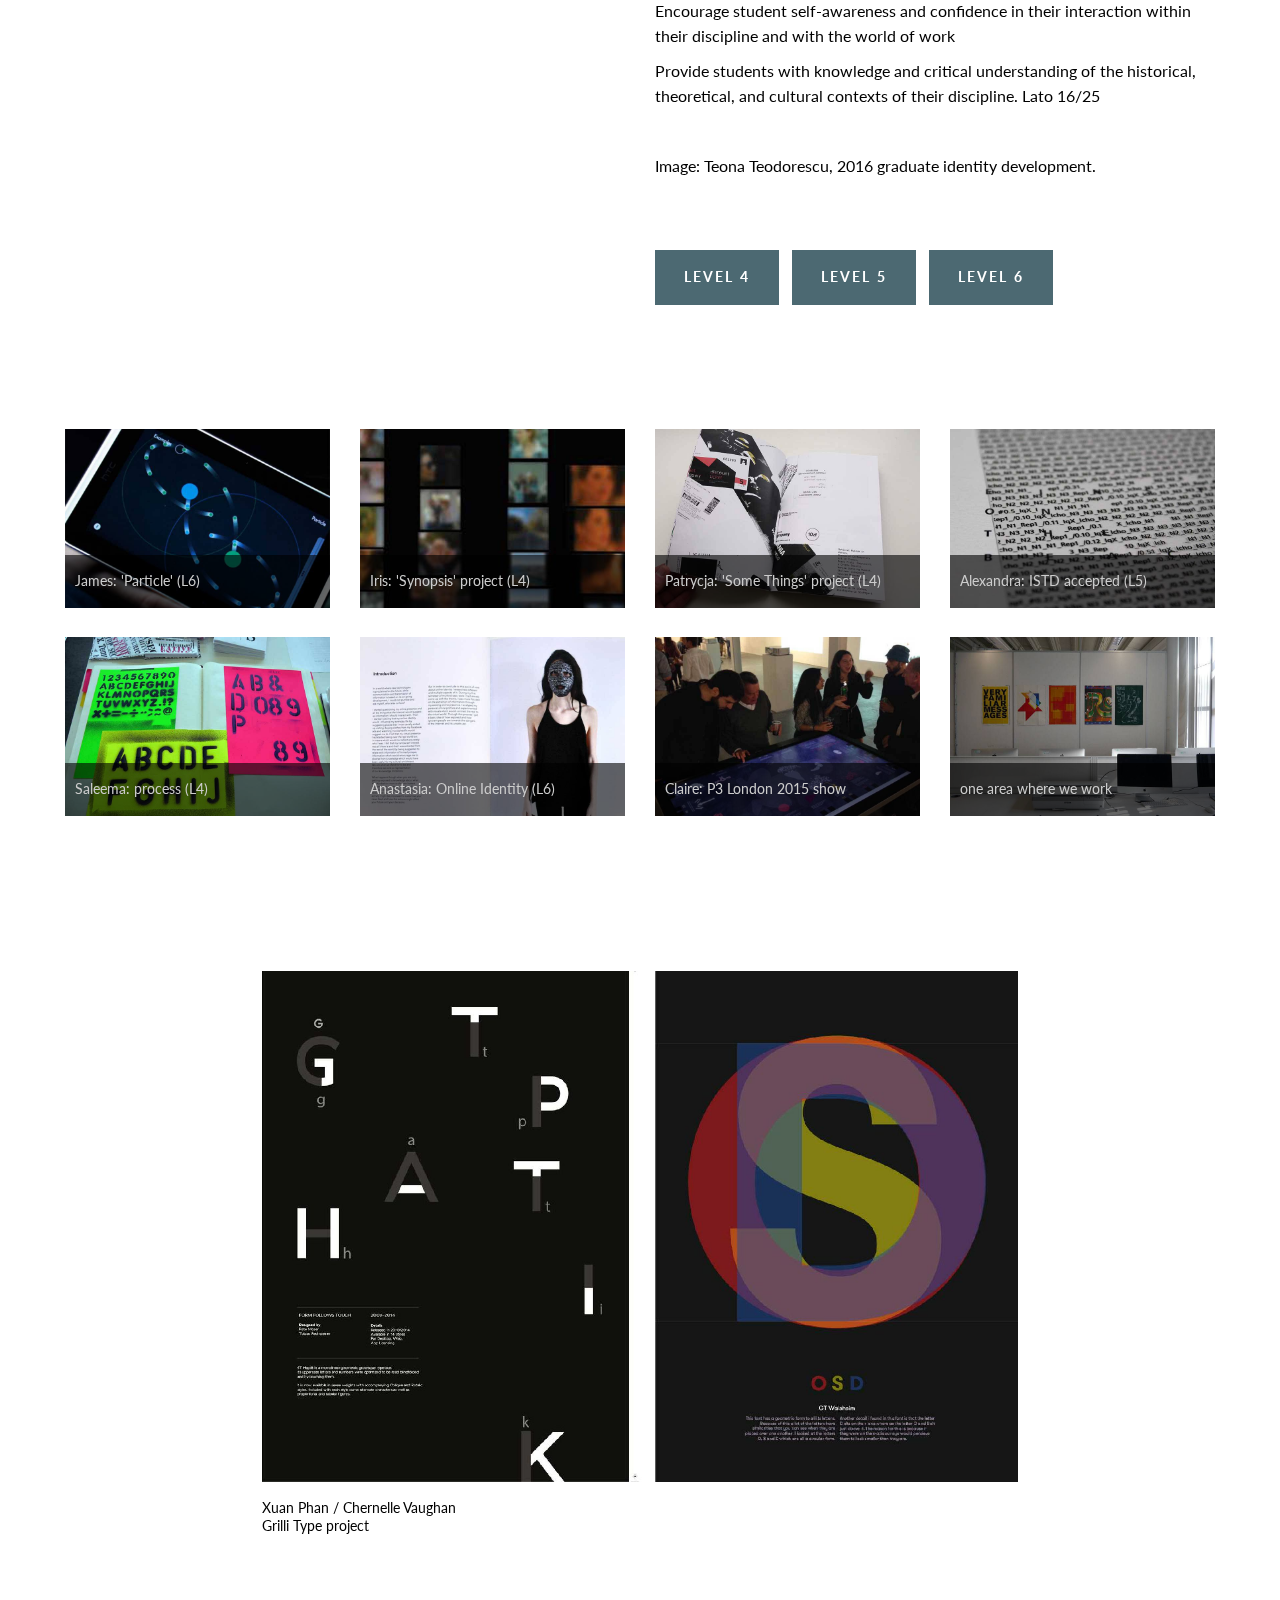
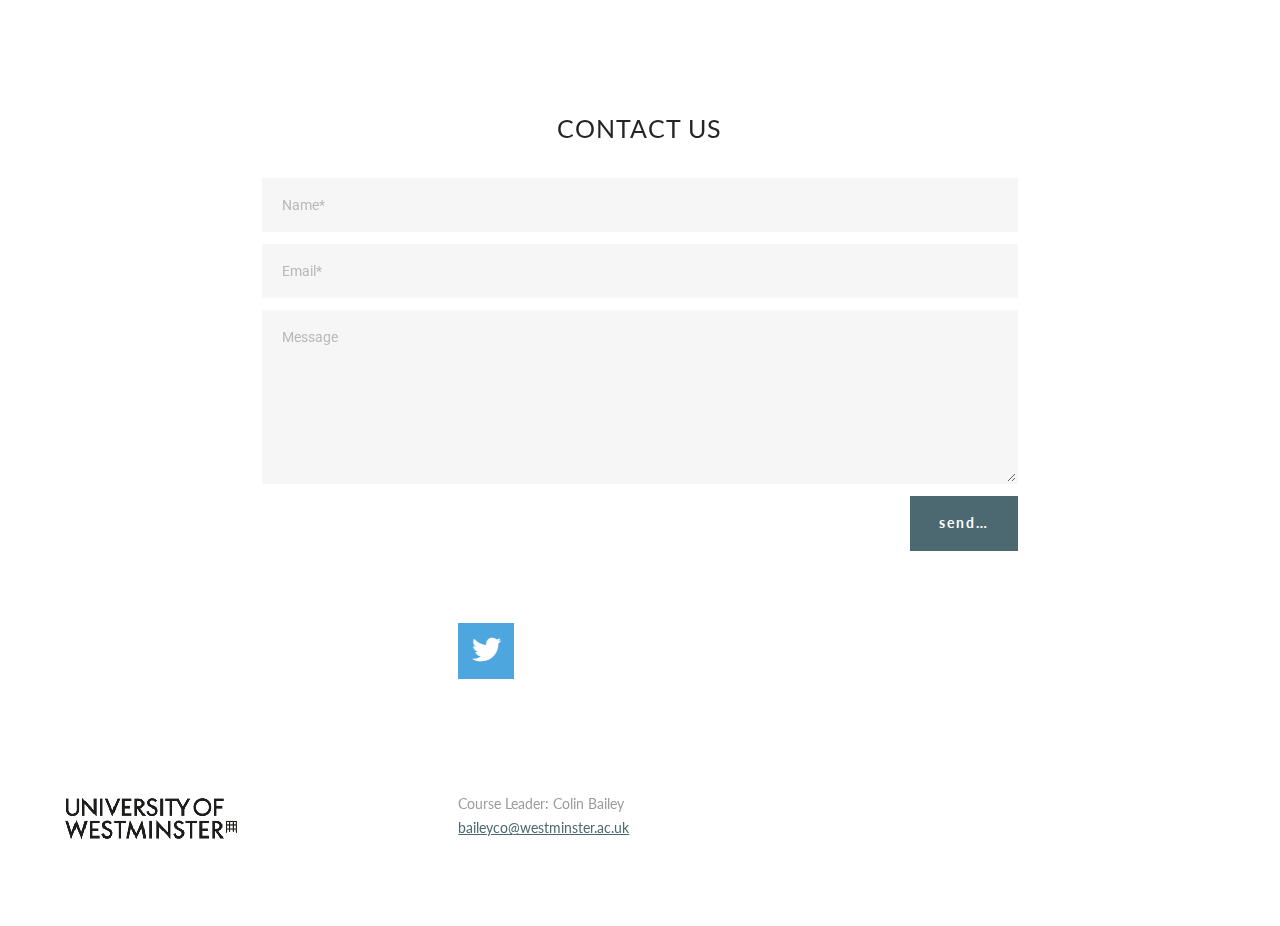
==== commit 2f2b8df5: "Added files via upload" ====
--- a/index.html
+++ b/index.html
@@ -44,7 +44,7 @@
     </div>
 </section>
 
-<section class="engine"><a rel="external" href="https://mobirise.com">website creator software</a></section><section class="mbr-box mbr-section mbr-section--relative mbr-section--fixed-size mbr-section--full-height mbr-section--bg-adapted mbr-parallax-background mbr-after-navbar" id="header2-1" style="background-image: url(assets/images/marta2-1600x1080-93.jpg);">
+<section class="engine"><a rel="external" href="https://mobirise.com">best website builder for mac</a></section><section class="mbr-box mbr-section mbr-section--relative mbr-section--fixed-size mbr-section--full-height mbr-section--bg-adapted mbr-parallax-background mbr-after-navbar" id="header2-1" style="background-image: url(assets/images/marta2-1600x1080-93.jpg);">
     <div class="mbr-box__magnet mbr-box__magnet--sm-padding mbr-box__magnet--center-left">
         
         <div class="mbr-box__container mbr-section__container container">
@@ -252,7 +252,7 @@
     </div>
 </section>
 
-<section class="mbr-section mbr-section--relative mbr-section--fixed-size" id="form1-8" style="background-color: rgb(239, 239, 239);">
+<section class="mbr-section mbr-section--relative mbr-section--fixed-size" id="form1-8" style="background-color: rgb(255, 255, 255);">
     
     <div class="mbr-section__container mbr-section__container--std-padding container" style="padding-top: 93px; padding-bottom: 31px;">
         <div class="row">
@@ -266,7 +266,7 @@
                             <div class="hide" data-form-alert-success="true">Thanks for filling out form!</div>
                         </div>
                         <form action="https://mobirise.com/" method="post" data-form-title="CONTACT US">
-                            <input type="hidden" value="XG1vvCPc10j/L7uELjxitDzMxhMwZX9QLzqaLE72xc+uBkbXbi0KvMB0LNwkPBnvkVVD+M+GmElXECd4OsJVvIV7DRGQdcu5WbZKj9e6P9zxsCPRoWPxNALi63KiogM1" data-form-email="true">
+                            <input type="hidden" value="QwtVI7m6k2gkKWvE6tfcLi7+OTerr0Zmy2MnGkLcwb/EVc6yHC1HHPIoXTuVnqtMQciJcMC/i/U7pFX1K0lWpFSG9/Ofa++BhN3+MWzrH6fBom3j/YYV/wVC0bnqtg7n" data-form-email="true">
                             <div class="form-group">
                                 <input type="text" class="form-control" name="name" required="" placeholder="Name*" data-form-field="Name">
                             </div>
--- a/assets/mobirise/css/mbr-additional.css
+++ b/assets/mobirise/css/mbr-additional.css
@@ -15,7 +15,7 @@
   font-size: 16px;
 }
 #ext_menu-0.mbr-navbar--stuck .mbr-navbar__section {
-  background: #efefef;
+  background: #ffffff;
 }
 #ext_menu-0 .mbr-navbar__hamburger {
   color: #000000;
@@ -74,7 +74,7 @@
 }
 #image2-7 SMALL {
   font-family: 'Lato', sans-serif;
-  font-size: 16px;
+  font-size: 14px;
   color: #000000;
 }
 #form1-8 .mbr-header__text {
@@ -83,6 +83,9 @@
 #form1-8 .btn {
   font-family: 'Lato', sans-serif;
 }
+#form1-8 .mbr-header__text SPAN {
+  text-align: left;
+}
 #form1-8 h2 {
   letter-spacing: 1px;
 }
@@ -109,7 +112,7 @@
   font-size: 16px;
 }
 #ext_menu-0.mbr-navbar--stuck .mbr-navbar__section {
-  background: #efefef;
+  background: #ffffff;
 }
 #ext_menu-0 .mbr-navbar__hamburger {
   color: #000000;
@@ -150,23 +153,23 @@
 #slider-14 P {
   font-size: 16px;
   font-family: 'Lato', sans-serif;
-  color: #000000;
-}
-#contacts1-9 P {
-  font-family: 'Lato', sans-serif;
-}
-
-
-
-
-
-
-
-#ext_menu-0 .mbr-brand__name {
-  font-size: 16px;
-}
-#ext_menu-0.mbr-navbar--stuck .mbr-navbar__section {
-  background: #efefef;
+  color: #ffffff;
+}
+#contacts1-9 P {
+  font-family: 'Lato', sans-serif;
+}
+
+
+
+
+
+
+
+#ext_menu-0 .mbr-brand__name {
+  font-size: 16px;
+}
+#ext_menu-0.mbr-navbar--stuck .mbr-navbar__section {
+  background: #ffffff;
 }
 #ext_menu-0 .mbr-navbar__hamburger {
   color: #000000;
@@ -227,7 +230,7 @@
   font-size: 16px;
 }
 #ext_menu-0.mbr-navbar--stuck .mbr-navbar__section {
-  background: #efefef;
+  background: #ffffff;
 }
 #ext_menu-0 .mbr-navbar__hamburger {
   color: #000000;
@@ -242,7 +245,7 @@
 #header1-28 P {
   font-size: 16px;
   font-family: 'Lato', sans-serif;
-  color: #ffffff;
+  color: #000000;
 }
 #msg-box4-25 .mbr-header__text {
   color: #000000;
@@ -286,6 +289,9 @@
 #msg-box5-29 p {
   line-height: 25px;
 }
-#contacts1-9 P {
-  font-family: 'Lato', sans-serif;
-}
+#gallery1-27 .carousel-indicators {
+  visibility: hidden;
+}
+#contacts1-9 P {
+  font-family: 'Lato', sans-serif;
+}
